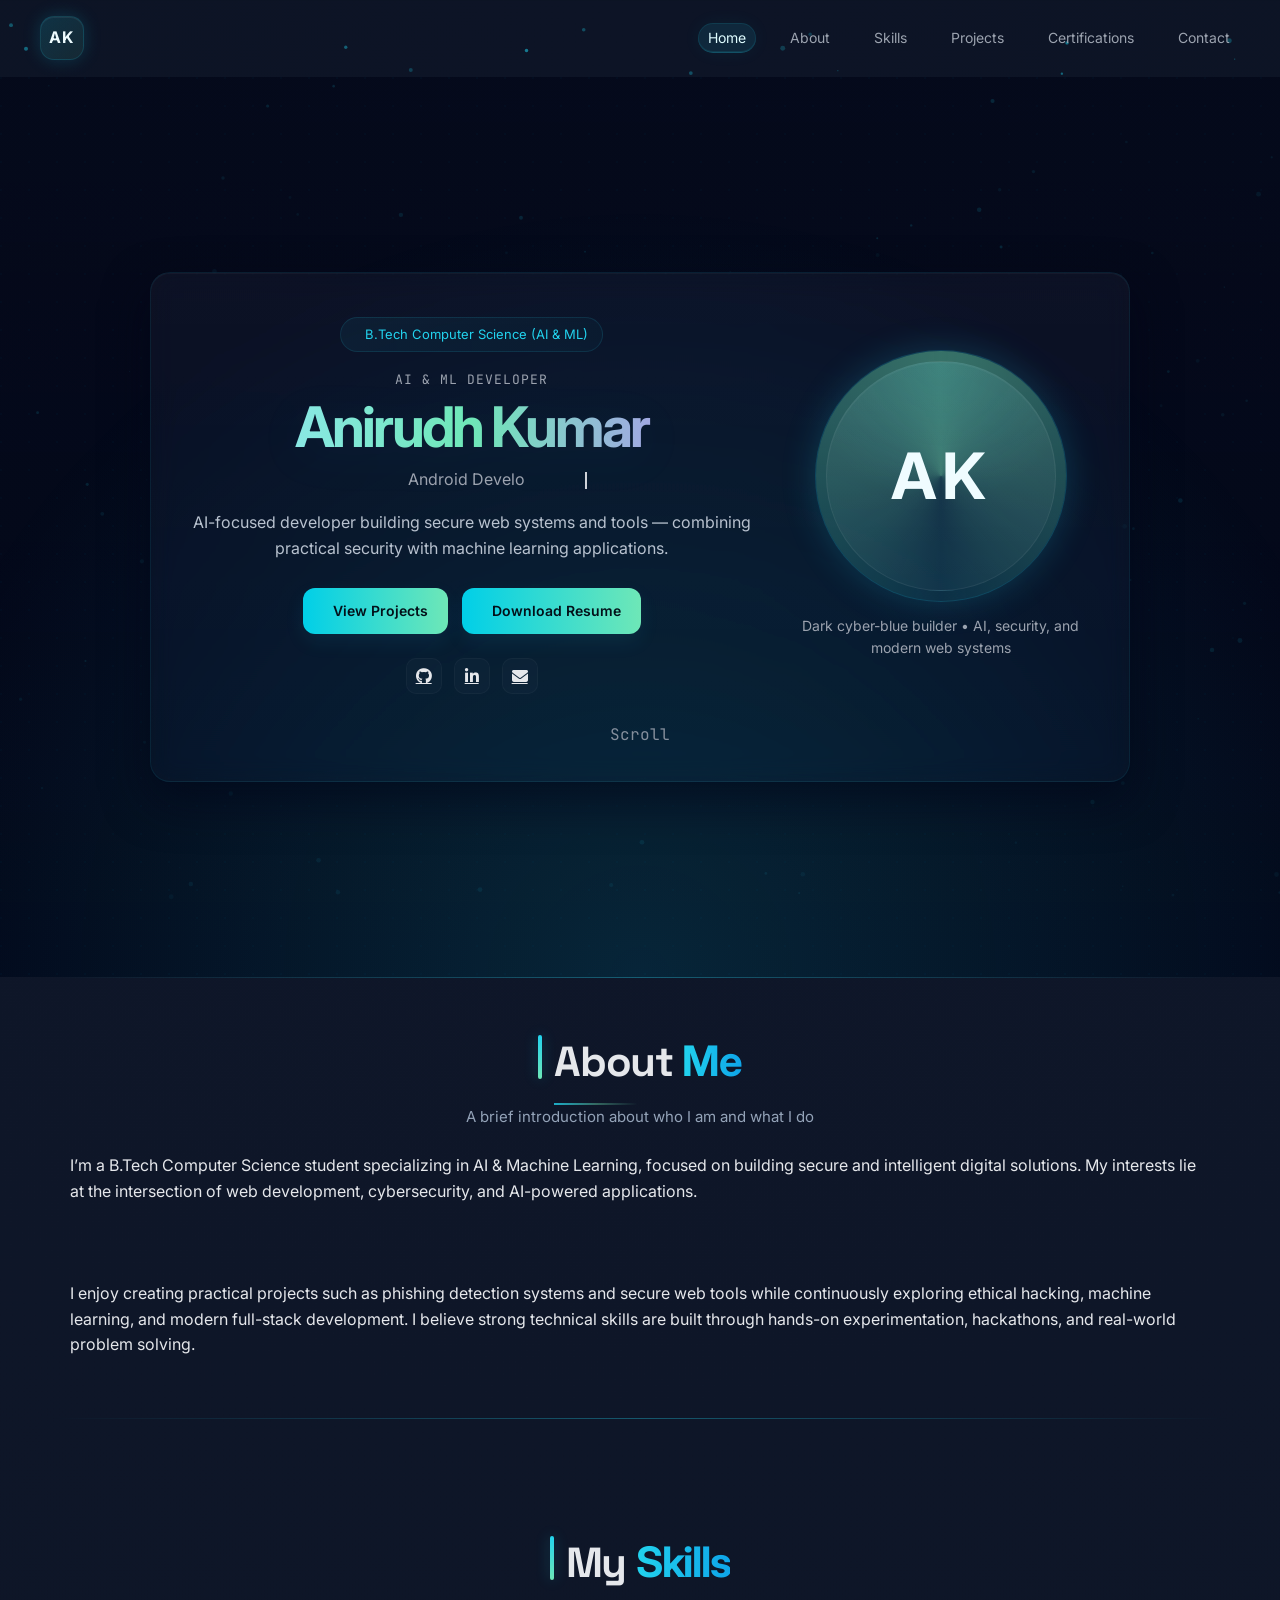
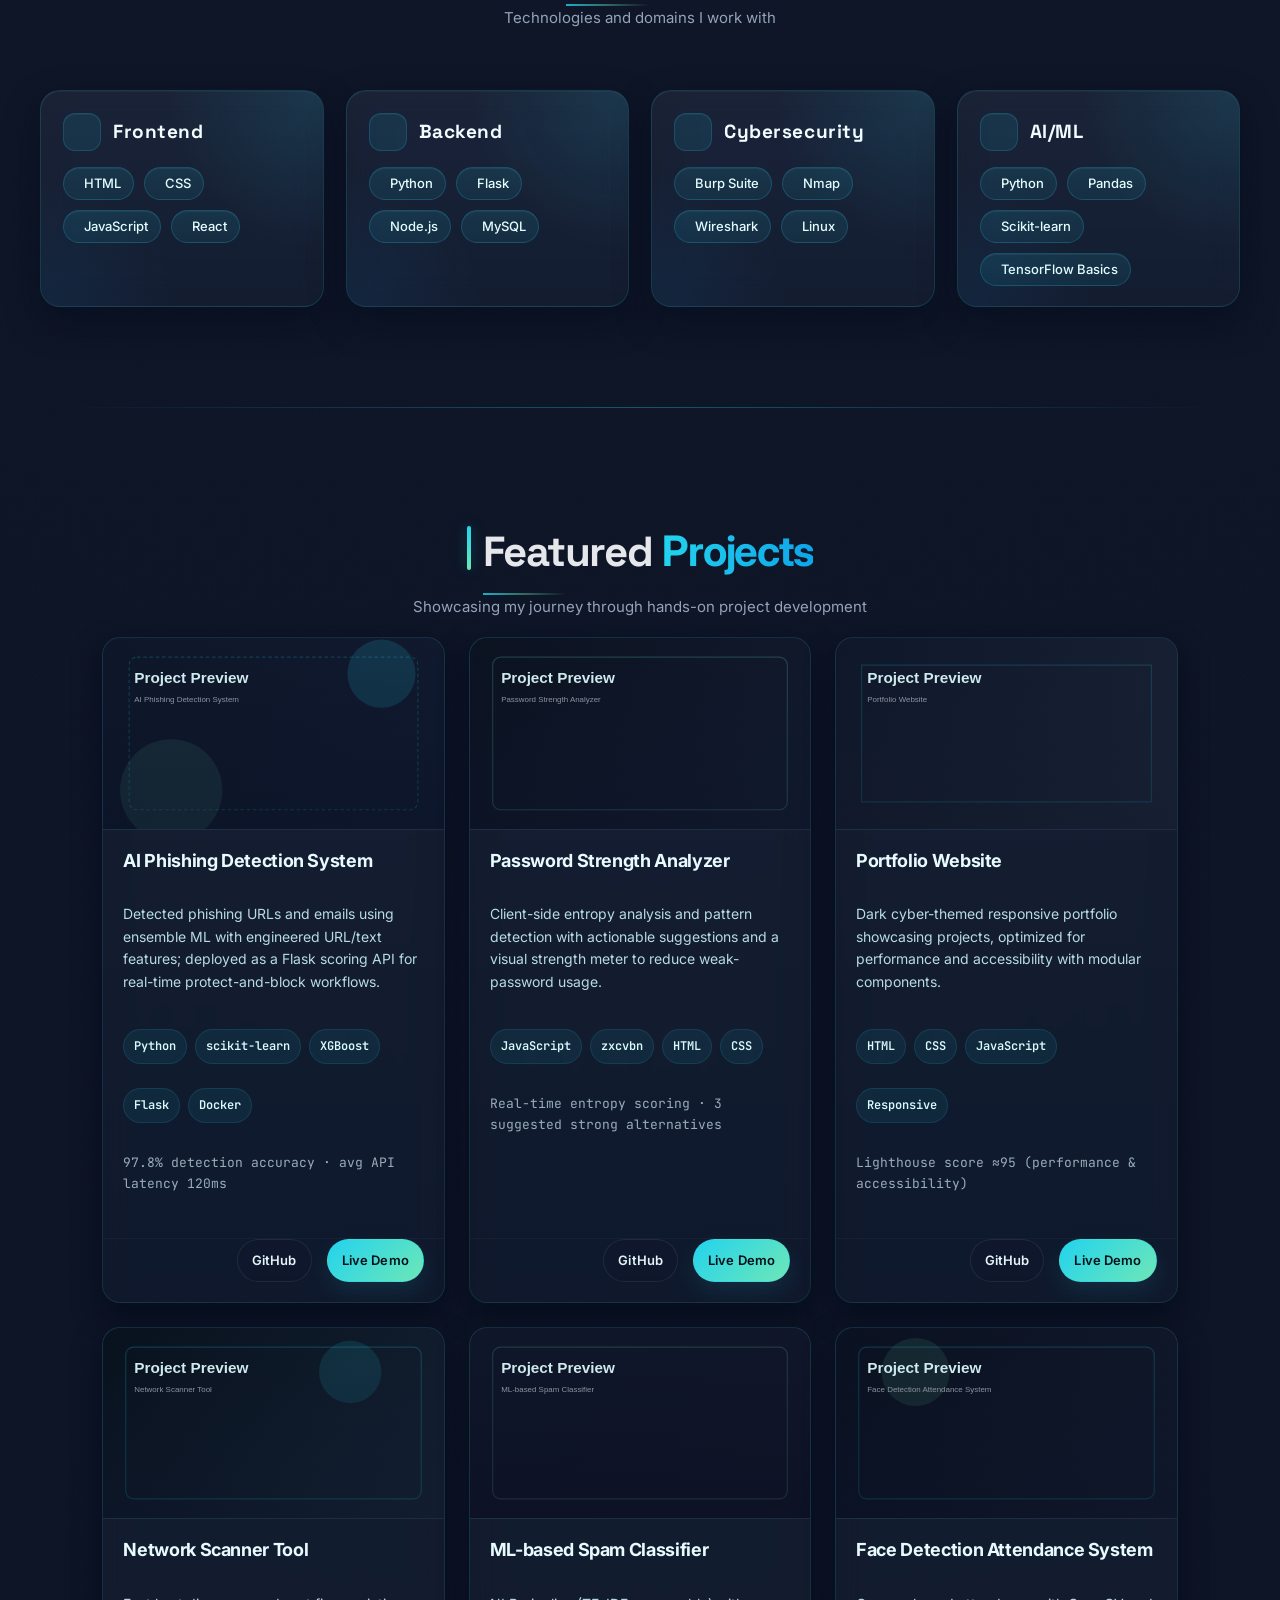
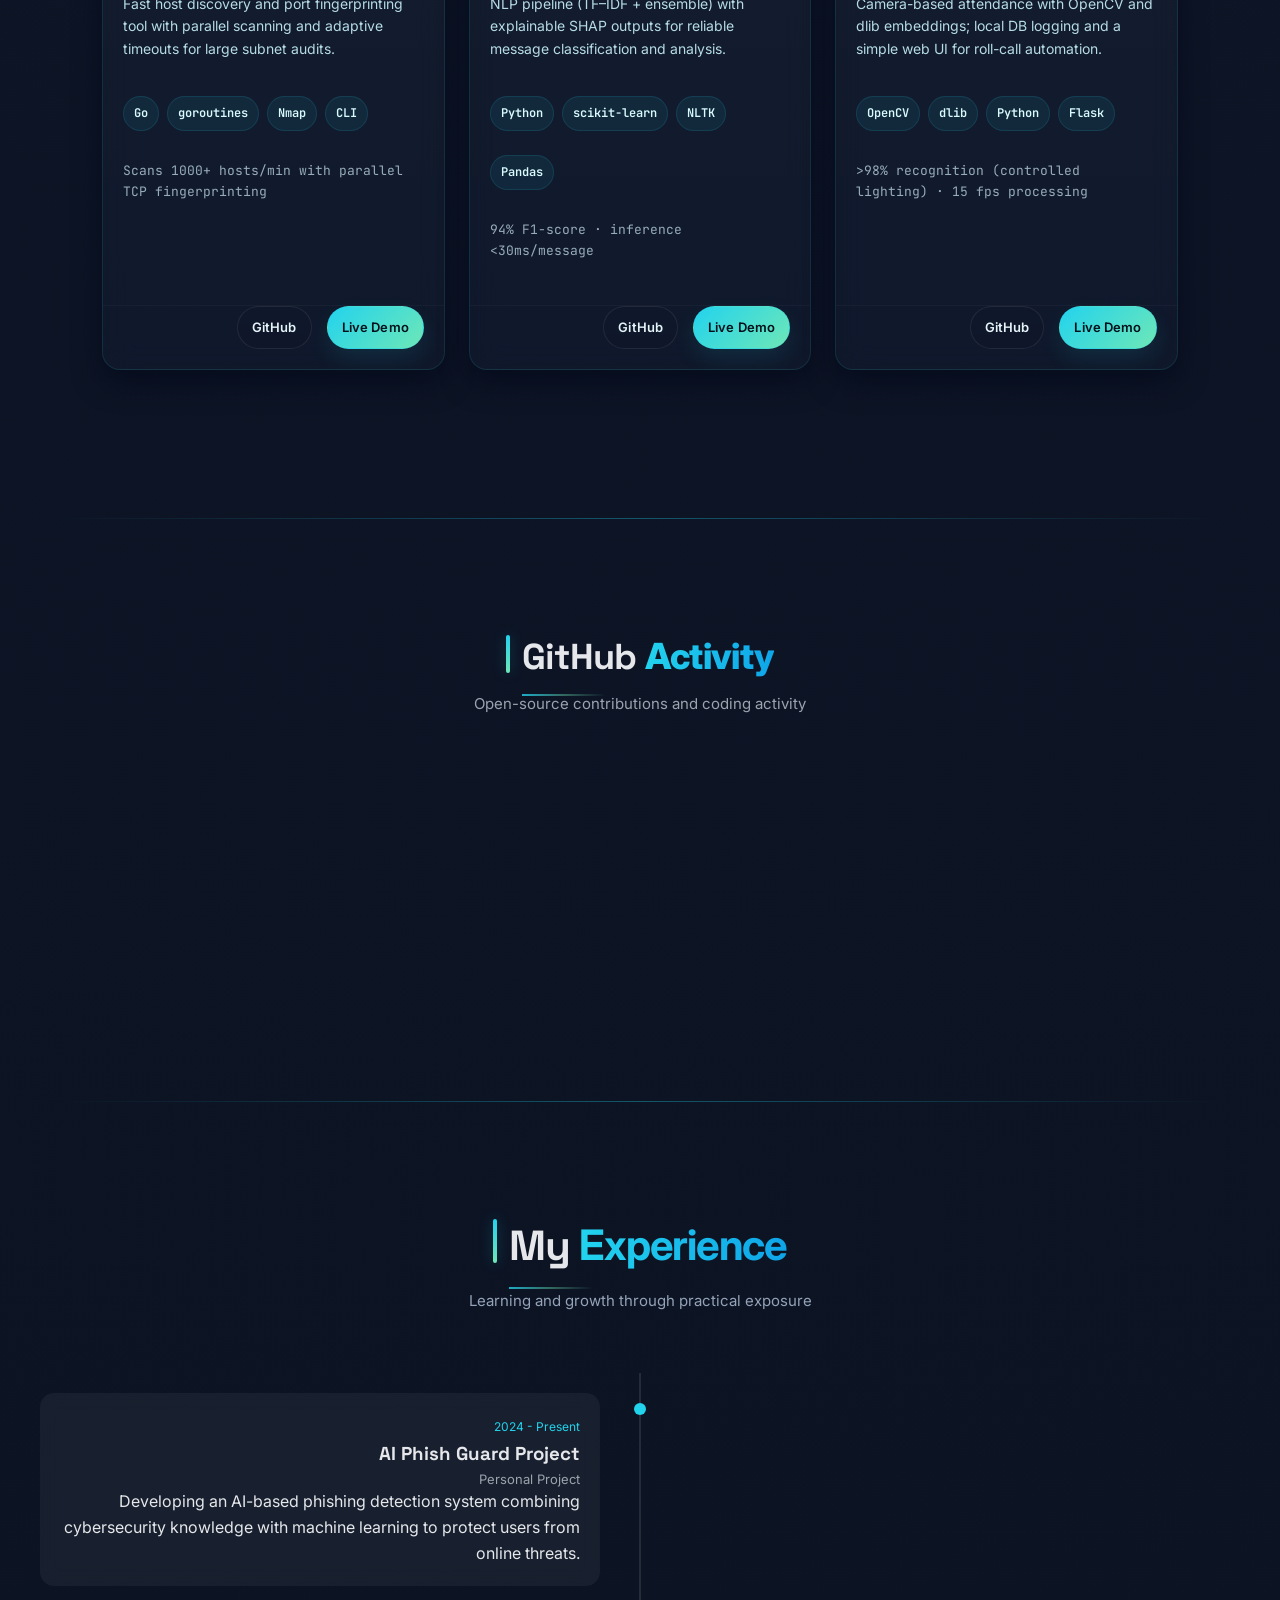
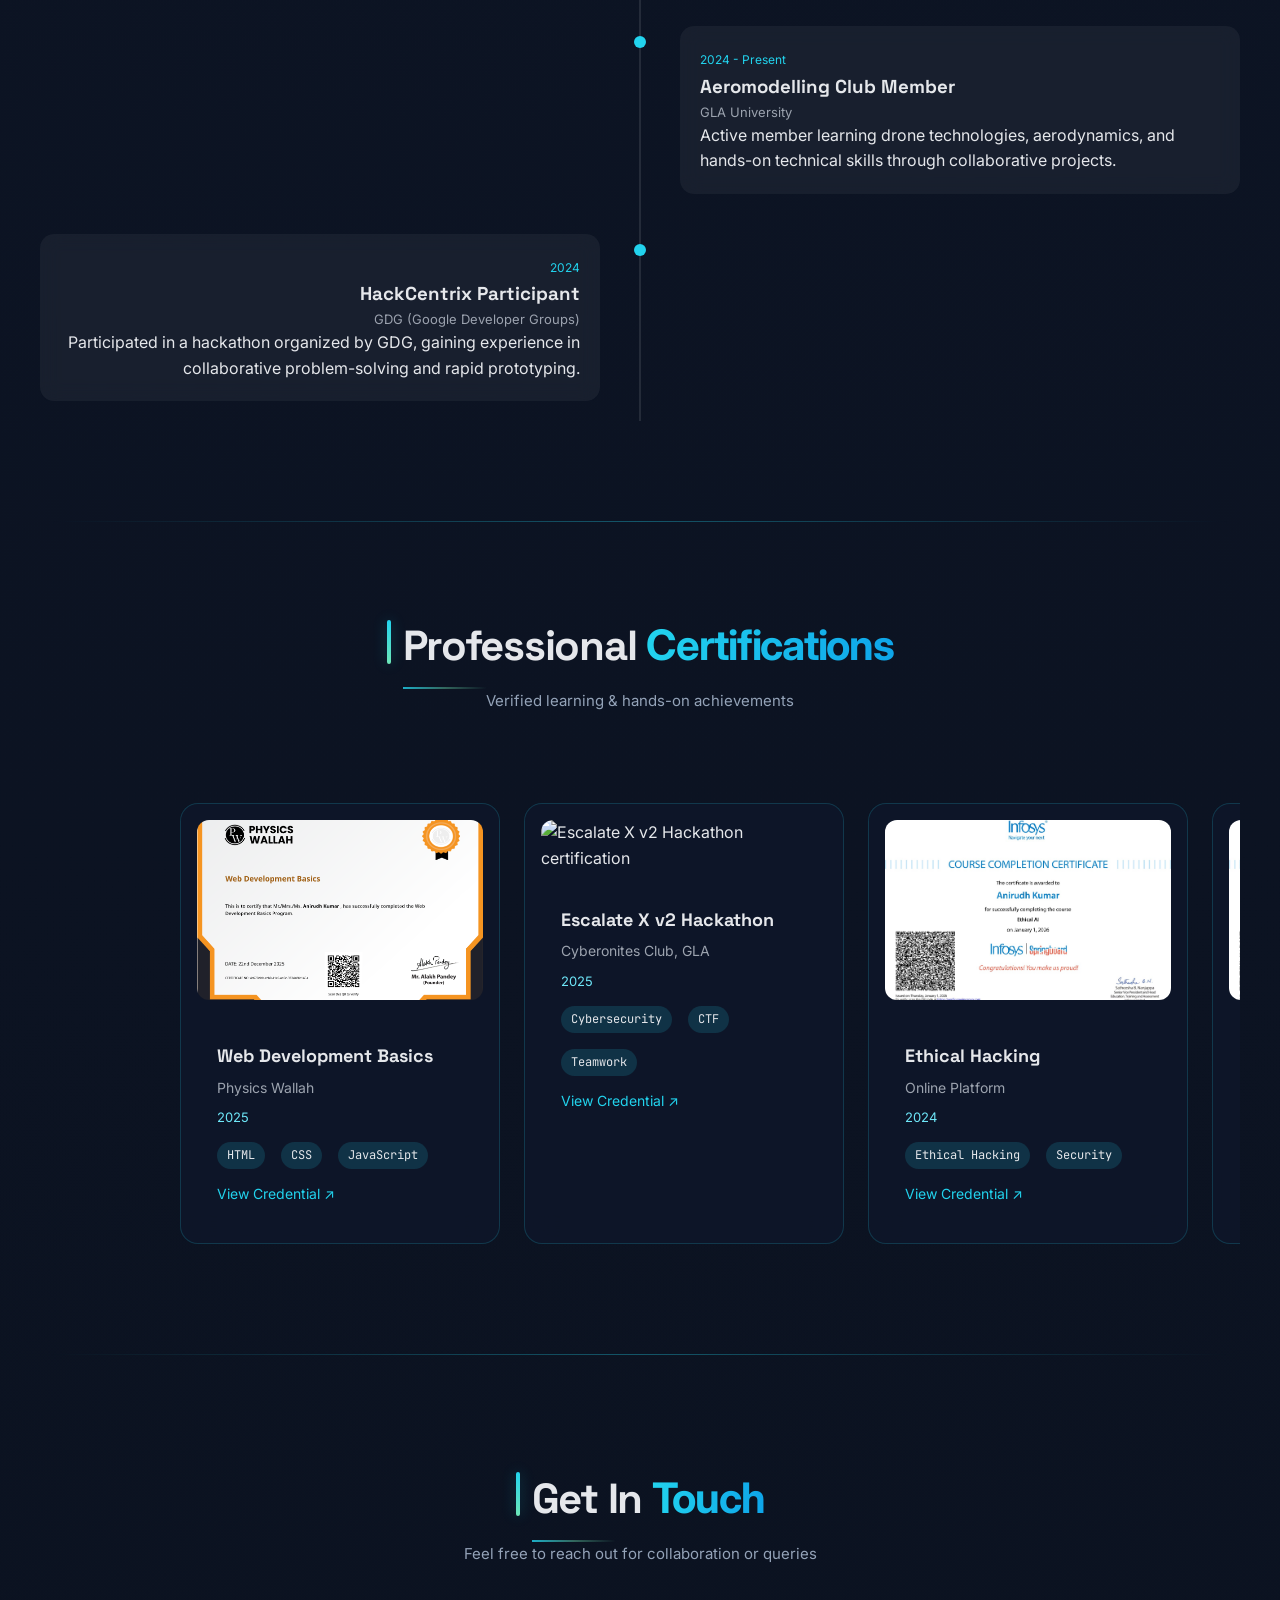
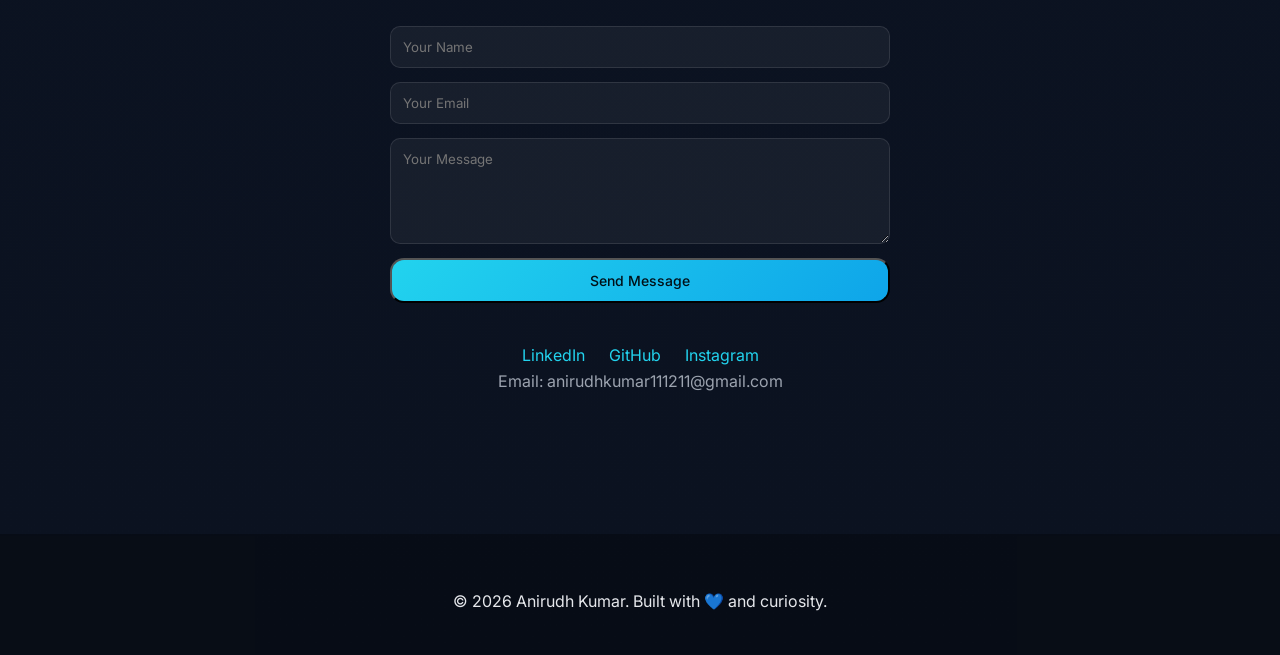
==== index.html @ b3c8382c "Update 0.6" ====
<!DOCTYPE html>
<html lang="en">
<head>
  <meta charset="UTF-8" />
  <meta name="viewport" content="width=device-width, initial-scale=1.0" />
  <title>Anirudh Kumar | AI & Cybersecurity Developer</title>
  <meta name="description" content="Anirudh Kumar — AI & ML Developer and Cybersecurity Enthusiast. B.Tech CS student building secure intelligent systems." />
  <meta name="keywords" content="Anirudh Kumar, AI developer, ML developer, cybersecurity, portfolio, Python, machine learning" />
  <meta property="og:title" content="Anirudh Kumar | AI & Cybersecurity Developer" />
  <meta property="og:description" content="Portfolio of Anirudh Kumar — AI/ML projects, cybersecurity tools, and more." />
  <meta property="og:url" content="https://anirudhkumar.vercel.app" />
  <meta property="og:type" content="website" />
  <meta name="twitter:card" content="summary_large_image" />
  <link rel="canonical" href="https://anirudhkumar.vercel.app/" />

  <!-- Favicons -->
  <link rel="icon" type="image/svg+xml" href="favicon.svg" />
  <link rel="alternate icon" href="favicon.ico" />

  <!-- Google Fonts — Space Grotesk + Inter + JetBrains Mono -->
  <link rel="preconnect" href="https://fonts.googleapis.com" />
  <link rel="preconnect" href="https://fonts.gstatic.com" crossorigin />
  <link
    href="https://fonts.googleapis.com/css2?family=Inter:wght@300;400;500;600;700;800&family=Space+Grotesk:wght@400;500;700&family=JetBrains+Mono:wght@400;500;700&display=swap"
    rel="stylesheet"
  />

  <!-- Lucide Icons (lightweight) -->
  <script src="https://unpkg.com/lucide@latest/dist/umd/lucide.min.js" defer></script>

  <!-- Font Awesome for reliable hero social icons -->
  <link
    rel="stylesheet"
    href="https://cdnjs.cloudflare.com/ajax/libs/font-awesome/6.5.2/css/all.min.css"
    crossorigin="anonymous"
    referrerpolicy="no-referrer"
  />

  <link rel="stylesheet" href="style.css" />
</head>
<body>

  <!-- BACKGROUND CANVAS -->
  <canvas id="ocean" aria-hidden="true"></canvas>

  <!-- ═══════════════ NAVBAR ═══════════════ -->
  <header class="navbar" id="navbar">
    <a href="#home" class="logo" aria-label="Home">
      <span class="logo-text">AK</span>
      <span class="logo-dot"></span>
    </a>

    <nav class="nav-links" id="navLinks" aria-label="Main navigation">
      <a href="#home" class="active">Home</a>
      <a href="#about">About</a>
      <a href="#skills">Skills</a>
      <a href="#projects">Projects</a>
      <a href="#certifications">Certifications</a>
      <a href="#contact">Contact</a>
    </nav>

    <button class="hamburger" id="hamburger" aria-label="Toggle navigation">
      <span></span>
      <span></span>
      <span></span>
    </button>
  </header>

  <!-- ═══════════════ HERO ═══════════════ -->
  <section id="home" class="hero">
    <div class="hero-dots" aria-hidden="true"></div>
    <div class="hero-gradient-overlay"></div>
    <div class="hero-overlay"></div>
    <div class="hero-content" role="region" aria-labelledby="hero-heading">
      <div class="hero-inner">
        <div class="hero-grid">
          <div class="hero-copy">
            <span class="hero-badge" aria-hidden="false">
              <i data-lucide="graduation-cap" class="badge-icon" aria-hidden="true"></i>
              B.Tech Computer Science (AI & ML)
            </span>

            <header class="hero-header">
              <p class="hero-pretitle" id="hero-pretitle">AI & ML Developer</p>
              <h1 id="hero-heading" class="hero-title">
                Anirudh Kumar
              </h1>
              <p class="hero-role">AI & Cybersecurity Developer</p>
            </header>

            <p class="hero-subtitle">
              AI-focused developer building secure web systems and tools —
              combining practical security with machine learning applications.
            </p>

            <div class="hero-cta">
              <a class="btn btn-primary" href="#projects" aria-label="View Projects">
                <i data-lucide="folder-open" aria-hidden="true"></i>
                View Projects
              </a>

              <a class="btn btn-primary" href="assets/Anirudh_Kumar_Resume.pdf" download rel="noopener" aria-label="Download Resume">
                <i data-lucide="download" aria-hidden="true"></i>
                Download Resume
              </a>
            </div>

            <div class="hero-socials" aria-label="Social links">
              <a href="https://github.com/anirudhx07" class="social-link" target="_blank" rel="noopener" aria-label="GitHub">
                <i class="fa-brands fa-github" aria-hidden="true"></i>
                <span class="sr-only">GitHub</span>
              </a>
              <a href="https://www.linkedin.com/in/anirudhx07" class="social-link" target="_blank" rel="noopener" aria-label="LinkedIn">
                <i class="fa-brands fa-linkedin-in" aria-hidden="true"></i>
                <span class="sr-only">LinkedIn</span>
              </a>
              <a href="mailto:anirudhkumar111211@gmail.com" class="social-link" aria-label="Email">
                <i class="fa-solid fa-envelope" aria-hidden="true"></i>
                <span class="sr-only">Email</span>
              </a>
            </div>
          </div>

          <div class="hero-visual" aria-hidden="true">
            <div class="hero-avatar-ring">
              <div class="hero-avatar">AK</div>
            </div>
            <p class="hero-visual-caption">Dark cyber-blue builder • AI, security, and modern web systems</p>
          </div>
        </div>

        <a class="hero-scroll-indicator" href="#about" aria-label="Scroll to About section">
          <span class="hero-scroll-indicator-text">Scroll</span>
          <i data-lucide="arrow-down" aria-hidden="true"></i>
        </a>
      </div>
    </div>
  </section>

  <!-- ═══════════════ ABOUT ═══════════════ -->
  <section id="about" class="section-container reveal">
    <div class="section-header">
      <h2>About <span class="gradient-text">Me</span></h2>
      <p class="section-subtitle">
        A brief introduction about who I am and what I do
      </p>
    </div>
    <div id="aboutContent" class="about-content"></div>
  </section>

  <!-- ═══════════════ SKILLS ═══════════════ -->
  <section id="skills" class="section-container reveal">
    <div class="section-header">
      <h2>My <span class="gradient-text">Skills</span></h2>
      <p class="section-subtitle">
        Technologies and domains I work with
      </p>
    </div>
    <div id="skillsContent" class="skills-grid"></div>
  </section>

  <!-- ═══════════════ PROJECTS ═══════════════ -->
  <section id="projects" class="section-container reveal">
    <div class="section-header">
      <h2>Featured <span class="gradient-text">Projects</span></h2>
      <p class="section-subtitle" id="projectsSubtitle">
        Showcasing my journey through hands-on project development
      </p>
    </div>
      <div id="projectsGrid" class="projects-grid">
        <!-- Project Card: AI Phishing Detection System -->
        <article class="project-card fade-up" data-category="cybersecurity" aria-label="Project: AI Phishing Detection System">
          <div class="project-thumb" aria-hidden="false">
            <img class="project-thumb-img" src="data:image/svg+xml;charset=UTF-8,%3Csvg xmlns='http://www.w3.org/2000/svg' width='1200' height='720' viewBox='0 0 1200 720'%3E%3Cdefs%3E%3ClinearGradient id='g' x1='0%25' y1='0%25' x2='100%25' y2='100%25'%3E%3Cstop offset='0%25' stop-color='%230f172a'/%3E%3Cstop offset='100%25' stop-color='%23111c32'/%3E%3C/linearGradient%3E%3C/defs%3E%3Crect width='1200' height='720' fill='url(%23g)'/%3E%3Ccircle cx='980' cy='150' r='120' fill='%2322d3ee' fill-opacity='0.15'/%3E%3Ccircle cx='240' cy='560' r='180' fill='%236ee7b7' fill-opacity='0.10'/%3E%3Crect x='92' y='92' width='1016' height='536' rx='28' fill='none' stroke='%2322d3ee' stroke-opacity='0.22' stroke-width='4' stroke-dasharray='12 10'/%3E%3Ctext x='110' y='184' fill='%23dffcff' font-family='Inter,Arial,sans-serif' font-size='54' font-weight='700'%3EProject Preview%3C/text%3E%3Ctext x='110' y='250' fill='%239ca3af' font-family='Inter,Arial,sans-serif' font-size='28'%3EAI Phishing Detection System%3C/text%3E%3C/svg%3E" alt="AI Phishing Detection System screenshot" loading="lazy">
          </div>
          <div class="project-body">
            <h3 class="project-title">AI Phishing Detection System</h3>
            <p class="project-desc">Detected phishing URLs and emails using ensemble ML with engineered URL/text features; deployed as a Flask scoring API for real-time protect-and-block workflows.</p>
            <div class="project-badges">
              <span class="badge">Python</span>
              <span class="badge">scikit-learn</span>
              <span class="badge">XGBoost</span>
              <span class="badge">Flask</span>
              <span class="badge">Docker</span>
            </div>
            <div class="project-meta">97.8% detection accuracy · avg API latency 120ms</div>
          </div>
          <div class="project-actions">
            <a class="btn btn-secondary" href="https://github.com/anirudhx07/AI-Phishing-Detection" target="_blank" rel="noopener" aria-label="Open AI Phishing Detection System GitHub (new tab)">GitHub</a>
            <a class="btn btn-primary" href="https://github.com/anirudhx07/AI-Phishing-Detection" target="_blank" rel="noopener" aria-label="Open AI Phishing Detection System Live demo (new tab)">Live Demo</a>
          </div>
        </article>

        <!-- Project Card: Password Strength Analyzer -->
        <article class="project-card fade-up" data-category="cybersecurity" aria-label="Project: Password Strength Analyzer">
          <div class="project-thumb">
            <img class="project-thumb-img" src="data:image/svg+xml;charset=UTF-8,%3Csvg xmlns='http://www.w3.org/2000/svg' width='1200' height='720' viewBox='0 0 1200 720'%3E%3Cdefs%3E%3ClinearGradient id='g' x1='0%25' y1='0%25' x2='100%25' y2='100%25'%3E%3Cstop offset='0%25' stop-color='%230b1220'/%3E%3Cstop offset='100%25' stop-color='%23161f35'/%3E%3C/linearGradient%3E%3C/defs%3E%3Crect width='1200' height='720' fill='url(%23g)'/%3E%3Crect x='80' y='92' width='1040' height='536' rx='28' fill='none' stroke='%236ee7b7' stroke-opacity='0.22' stroke-width='4'/%3E%3Ctext x='110' y='184' fill='%23dffcff' font-family='Inter,Arial,sans-serif' font-size='54' font-weight='700'%3EProject Preview%3C/text%3E%3Ctext x='110' y='250' fill='%239ca3af' font-family='Inter,Arial,sans-serif' font-size='28'%3EPassword Strength Analyzer%3C/text%3E%3C/svg%3E" alt="Password Strength Analyzer screenshot" loading="lazy">
          </div>
          <div class="project-body">
            <h3 class="project-title">Password Strength Analyzer</h3>
            <p class="project-desc">Client-side entropy analysis and pattern detection with actionable suggestions and a visual strength meter to reduce weak-password usage.</p>
            <div class="project-badges">
              <span class="badge">JavaScript</span>
              <span class="badge">zxcvbn</span>
              <span class="badge">HTML</span>
              <span class="badge">CSS</span>
            </div>
            <div class="project-meta">Real-time entropy scoring · 3 suggested strong alternatives</div>
          </div>
          <div class="project-actions">
            <a class="btn btn-secondary" href="https://github.com/anirudhx07/Password-Strength-Analyzer" target="_blank" rel="noopener" aria-label="Open Password Strength Analyzer GitHub (new tab)">GitHub</a>
            <a class="btn btn-primary" href="https://github.com/anirudhx07/Password-Strength-Analyzer" target="_blank" rel="noopener" aria-label="Open Password Strength Analyzer Live demo (new tab)">Live Demo</a>
          </div>
        </article>

        <!-- Project Card: Portfolio Website -->
        <article class="project-card fade-up" data-category="web" aria-label="Project: Portfolio Website">
          <div class="project-thumb">
            <img class="project-thumb-img" src="data:image/svg+xml;charset=UTF-8,%3Csvg xmlns='http://www.w3.org/2000/svg' width='1200' height='720' viewBox='0 0 1200 720'%3E%3Cdefs%3E%3ClinearGradient id='g' x1='0%25' y1='0%25' x2='100%25' y2='100%25'%3E%3Cstop offset='0%25' stop-color='%230f172a'/%3E%3Cstop offset='100%25' stop-color='%231e293b'/%3E%3C/linearGradient%3E%3C/defs%3E%3Crect width='1200' height='720' fill='url(%23g)'/%3E%3Cpath d='M90 120h1020v480H90z' fill='none' stroke='%2322d3ee' stroke-opacity='0.18' stroke-width='4'/%3E%3Ctext x='110' y='184' fill='%23dffcff' font-family='Inter,Arial,sans-serif' font-size='54' font-weight='700'%3EProject Preview%3C/text%3E%3Ctext x='110' y='250' fill='%239ca3af' font-family='Inter,Arial,sans-serif' font-size='28'%3EPortfolio Website%3C/text%3E%3C/svg%3E" alt="Portfolio Website screenshot" loading="lazy">
          </div>
          <div class="project-body">
            <h3 class="project-title">Portfolio Website</h3>
            <p class="project-desc">Dark cyber-themed responsive portfolio showcasing projects, optimized for performance and accessibility with modular components.</p>
            <div class="project-badges">
              <span class="badge">HTML</span>
              <span class="badge">CSS</span>
              <span class="badge">JavaScript</span>
              <span class="badge">Responsive</span>
            </div>
            <div class="project-meta">Lighthouse score ≈95 (performance & accessibility)</div>
          </div>
          <div class="project-actions">
            <a class="btn btn-secondary" href="https://github.com/anirudhx07/Personal-Portfolio" target="_blank" rel="noopener" aria-label="Open Portfolio Website GitHub (new tab)">GitHub</a>
            <a class="btn btn-primary" href="https://anirudhkumar.vercel.app/" target="_blank" rel="noopener" aria-label="Open Portfolio Website Live demo (new tab)">Live Demo</a>
          </div>
        </article>

        <!-- Project Card: Network Scanner Tool -->
        <article class="project-card fade-up" data-category="cybersecurity" aria-label="Project: Network Scanner Tool">
          <div class="project-thumb">
            <img class="project-thumb-img" src="data:image/svg+xml;charset=UTF-8,%3Csvg xmlns='http://www.w3.org/2000/svg' width='1200' height='720' viewBox='0 0 1200 720'%3E%3Cdefs%3E%3ClinearGradient id='g' x1='0%25' y1='0%25' x2='100%25' y2='100%25'%3E%3Cstop offset='0%25' stop-color='%2308111d'/%3E%3Cstop offset='100%25' stop-color='%2318273a'/%3E%3C/linearGradient%3E%3C/defs%3E%3Crect width='1200' height='720' fill='url(%23g)'/%3E%3Ccircle cx='870' cy='180' r='110' fill='%2322d3ee' fill-opacity='0.12'/%3E%3Crect x='80' y='92' width='1040' height='536' rx='28' fill='none' stroke='%2322d3ee' stroke-opacity='0.22' stroke-width='4'/%3E%3Ctext x='110' y='184' fill='%23dffcff' font-family='Inter,Arial,sans-serif' font-size='54' font-weight='700'%3EProject Preview%3C/text%3E%3Ctext x='110' y='250' fill='%239ca3af' font-family='Inter,Arial,sans-serif' font-size='28'%3ENetwork Scanner Tool%3C/text%3E%3C/svg%3E" alt="Network Scanner Tool screenshot" loading="lazy">
          </div>
          <div class="project-body">
            <h3 class="project-title">Network Scanner Tool</h3>
            <p class="project-desc">Fast host discovery and port fingerprinting tool with parallel scanning and adaptive timeouts for large subnet audits.</p>
            <div class="project-badges">
              <span class="badge">Go</span>
              <span class="badge">goroutines</span>
              <span class="badge">Nmap</span>
              <span class="badge">CLI</span>
            </div>
            <div class="project-meta">Scans 1000+ hosts/min with parallel TCP fingerprinting</div>
          </div>
          <div class="project-actions">
            <a class="btn btn-secondary" href="https://github.com/anirudhx07/Network-Scanner-Tool" target="_blank" rel="noopener" aria-label="Open Network Scanner Tool GitHub (new tab)">GitHub</a>
            <a class="btn btn-primary" href="https://github.com/anirudhx07/Network-Scanner-Tool" target="_blank" rel="noopener" aria-label="Open Network Scanner Tool Live demo (new tab)">Live Demo</a>
          </div>
        </article>

        <!-- Project Card: ML-based Spam Classifier -->
        <article class="project-card fade-up" data-category="ai-ml" aria-label="Project: ML-based Spam Classifier">
          <div class="project-thumb">
            <img class="project-thumb-img" src="data:image/svg+xml;charset=UTF-8,%3Csvg xmlns='http://www.w3.org/2000/svg' width='1200' height='720' viewBox='0 0 1200 720'%3E%3Cdefs%3E%3ClinearGradient id='g' x1='0%25' y1='0%25' x2='100%25' y2='100%25'%3E%3Cstop offset='0%25' stop-color='%230f172a'/%3E%3Cstop offset='100%25' stop-color='%2312162a'/%3E%3C/linearGradient%3E%3C/defs%3E%3Crect width='1200' height='720' fill='url(%23g)'/%3E%3Crect x='80' y='92' width='1040' height='536' rx='28' fill='none' stroke='%236ee7b7' stroke-opacity='0.18' stroke-width='4'/%3E%3Ctext x='110' y='184' fill='%23dffcff' font-family='Inter,Arial,sans-serif' font-size='54' font-weight='700'%3EProject Preview%3C/text%3E%3Ctext x='110' y='250' fill='%239ca3af' font-family='Inter,Arial,sans-serif' font-size='28'%3EML-based Spam Classifier%3C/text%3E%3C/svg%3E" alt="ML-based Spam Classifier screenshot" loading="lazy">
          </div>
          <div class="project-body">
            <h3 class="project-title">ML-based Spam Classifier</h3>
            <p class="project-desc">NLP pipeline (TF–IDF + ensemble) with explainable SHAP outputs for reliable message classification and analysis.</p>
            <div class="project-badges">
              <span class="badge">Python</span>
              <span class="badge">scikit-learn</span>
              <span class="badge">NLTK</span>
              <span class="badge">Pandas</span>
            </div>
            <div class="project-meta">94% F1-score · inference <30ms/message</div>
          </div>
          <div class="project-actions">
            <a class="btn btn-secondary" href="https://github.com/anirudhx07/ML-Spam-Classifier" target="_blank" rel="noopener" aria-label="Open ML-based Spam Classifier GitHub (new tab)">GitHub</a>
            <a class="btn btn-primary" href="https://github.com/anirudhx07/ML-Spam-Classifier" target="_blank" rel="noopener" aria-label="Open ML-based Spam Classifier Live demo (new tab)">Live Demo</a>
          </div>
        </article>

        <!-- Project Card: Face Detection Attendance System -->
        <article class="project-card fade-up" data-category="ai-ml" aria-label="Project: Face Detection Attendance System">
          <div class="project-thumb">
            <img class="project-thumb-img" src="data:image/svg+xml;charset=UTF-8,%3Csvg xmlns='http://www.w3.org/2000/svg' width='1200' height='720' viewBox='0 0 1200 720'%3E%3Cdefs%3E%3ClinearGradient id='g' x1='0%25' y1='0%25' x2='100%25' y2='100%25'%3E%3Cstop offset='0%25' stop-color='%230a1120'/%3E%3Cstop offset='100%25' stop-color='%23141d31'/%3E%3C/linearGradient%3E%3C/defs%3E%3Crect width='1200' height='720' fill='url(%23g)'/%3E%3Ccircle cx='280' cy='180' r='120' fill='%236ee7b7' fill-opacity='0.10'/%3E%3Crect x='80' y='92' width='1040' height='536' rx='28' fill='none' stroke='%2322d3ee' stroke-opacity='0.20' stroke-width='4'/%3E%3Ctext x='110' y='184' fill='%23dffcff' font-family='Inter,Arial,sans-serif' font-size='54' font-weight='700'%3EProject Preview%3C/text%3E%3Ctext x='110' y='250' fill='%239ca3af' font-family='Inter,Arial,sans-serif' font-size='28'%3EFace Detection Attendance System%3C/text%3E%3C/svg%3E" alt="Face Detection Attendance System screenshot" loading="lazy">
          </div>
          <div class="project-body">
            <h3 class="project-title">Face Detection Attendance System</h3>
            <p class="project-desc">Camera-based attendance with OpenCV and dlib embeddings; local DB logging and a simple web UI for roll-call automation.</p>
            <div class="project-badges">
              <span class="badge">OpenCV</span>
              <span class="badge">dlib</span>
              <span class="badge">Python</span>
              <span class="badge">Flask</span>
            </div>
            <div class="project-meta">>98% recognition (controlled lighting) · 15 fps processing</div>
          </div>
          <div class="project-actions">
            <a class="btn btn-secondary" href="https://github.com/anirudhx07/Face-Detection-Attendance-System" target="_blank" rel="noopener" aria-label="Open Face Detection Attendance System GitHub (new tab)">GitHub</a>
            <a class="btn btn-primary" href="https://github.com/anirudhx07/Face-Detection-Attendance-System" target="_blank" rel="noopener" aria-label="Open Face Detection Attendance System Live demo (new tab)">Live Demo</a>
          </div>
        </article>
      </div>
  </section>

  <!-- ═══════════════ EXPERIENCE ═══════════════ -->
  
  <!-- ═══════════════ GITHUB ACTIVITY ═══════════════ -->
  <section id="github-activity" class="section-container reveal">
    <div class="section-header">
      <h2>GitHub <span class="gradient-text">Activity</span></h2>
      <p class="section-subtitle">Open-source contributions and coding activity</p>
    </div>

    <div class="github-wrapper">
      <div class="github-grid">
        <div class="contrib-graph fade-up" id="contribGraph" aria-label="GitHub contribution graph" role="region" tabindex="0">
          <a id="contribLink" href="#" target="_blank" rel="noopener">
            <img id="contribImg" src="data:image/svg+xml;utf8,%3Csvg xmlns='http://www.w3.org/2000/svg' width='880' height='240' viewBox='0 0 880 240'%3E%3Crect width='100%25' height='100%25' fill='%23071026'/%3E%3C/svg%3E" alt="GitHub contribution graph" loading="lazy" decoding="async">
          </a>
        </div>

        <div class="gh-cards">
          <div class="gh-card gh-stats fade-up" id="ghStats" aria-label="GitHub stats card">
            <a id="statsLink" href="#" target="_blank" rel="noopener">
              <img id="statsImg" src="data:image/svg+xml;utf8,%3Csvg xmlns='http://www.w3.org/2000/svg' width='600' height='140' viewBox='0 0 600 140'%3E%3Crect width='100%25' height='100%25' fill='%23071026'/%3E%3C/svg%3E" alt="GitHub stats" loading="lazy" decoding="async">
            </a>
          </div>

          <div class="gh-card gh-langs fade-up" id="ghLangs" aria-label="Top languages card">
            <a id="langsLink" href="#" target="_blank" rel="noopener">
              <img id="langsImg" src="data:image/svg+xml;utf8,%3Csvg xmlns='http://www.w3.org/2000/svg' width='600' height='100' viewBox='0 0 600 100'%3E%3Crect width='100%25' height='100%25' fill='%23071026'/%3E%3C/svg%3E" alt="Top languages" loading="lazy" decoding="async">
            </a>
          </div>
        </div>
      </div>
    </div>
  </section>

  <section id="experience" class="section-container reveal">
    <div class="section-header">
      <h2>My <span class="gradient-text">Experience</span></h2>
      <p class="section-subtitle">
        Learning and growth through practical exposure
      </p>
    </div>
    <div id="experienceContent"></div>
  </section>

  <!-- ═══════════════ CERTIFICATIONS ═══════════════ -->
  <section id="certifications" class="section-container reveal">
    <div class="section-header">
      <h2>Professional <span class="gradient-text">Certifications</span></h2>
      <p class="section-subtitle">
        Verified learning & hands-on achievements
      </p>
    </div>

    <div class="cert-wrapper">
      <button class="cert-arrow left" aria-label="Scroll left">
        <i data-lucide="chevron-left"></i>
      </button>

      <div class="cert-scroll">
        <div class="cert-grid">
          <!-- Cert cards rendered by JS -->
        </div>
      </div>

      <button class="cert-arrow right" aria-label="Scroll right">
        <i data-lucide="chevron-right"></i>
      </button>
    </div>
  </section>

  <!-- ═══════════════ CONTACT ═══════════════ -->
  <section id="contact" class="section-container reveal">
    <div class="section-header">
      <h2>Get In <span class="gradient-text">Touch</span></h2>
      <p class="section-subtitle">
        Feel free to reach out for collaboration or queries
      </p>
    </div>
    <div id="contactContent"></div>
  </section>

  <!-- ═══════════════ FOOTER ═══════════════ -->
  <footer class="footer">
    <div class="footer-divider"></div>
    <div class="footer-content">
      <div class="footer-socials" id="footerSocialIcons"></div>
      <p class="footer-copy">© 2026 Anirudh Kumar. Built with <span class="heart">💙</span> and curiosity.</p>
    </div>
  </footer>

  <!-- Back to Top Button -->
  <button id="backToTop" class="back-to-top" aria-label="Back to top">
    <i data-lucide="arrow-up" aria-hidden="true"></i>
  </button>

  <!-- SCRIPT -->
  <script src="script.js" defer></script>

</body>
</html>
---- style.css ----
:root {
  --color-bg: #0b1220;
  --color-surface: rgba(255, 255, 255, 0.05);
  --color-accent-cyan: #22d3ee;
  --color-accent-green: #6ee7b7;
  --color-text: #e5e7eb;
  --color-muted: #9ca3af;
  --bg-dark: var(--color-bg);
  --bg-card: var(--color-surface);
  --accent: var(--color-accent-cyan);
  --text-main: var(--color-text);
  --text-muted: var(--color-muted);
  --section-pad: 100px;
}

* {
  margin: 0;
  padding: 0;
  box-sizing: border-box;
  font-family: 'Inter', sans-serif;
}

html {
  scroll-behavior: smooth;
}

body {
  background: radial-gradient(circle at top, #0f172a, var(--color-bg));
  color: var(--color-text);
  line-height: 1.6;
}

h1, h2, h3, h4, .hero-title, .section-header h2, .project-title, .cert-title, .contact-card-heading h3 {
  font-family: 'Space Grotesk', 'Inter', sans-serif;
}

code, .badge, .tag, .skill-badge, .project-meta, .contact-eyebrow, .hero-pretitle, .hero-scroll-indicator-text {
  font-family: 'JetBrains Mono', 'Inter', monospace;
}

/* NAVBAR */
.navbar {
  position: fixed;
  top: 0;
  width: 100%;
  padding: 16px 40px;
  display: flex;
  justify-content: space-between;
  align-items: center;
  background: rgba(8, 14, 26, 0.18);
  backdrop-filter: blur(0px);
  border-bottom: 1px solid transparent;
  transition: transform 220ms ease, background 220ms ease, backdrop-filter 220ms ease, box-shadow 220ms ease;
  z-index: 120;
}

.navbar.is-glass {
  background: rgba(8, 14, 26, 0.72);
  backdrop-filter: blur(12px);
  border-bottom-color: rgba(34,211,238,0.08);
  box-shadow: 0 12px 28px rgba(2, 6, 23, 0.24);
}

.navbar.is-hidden {
  transform: translateY(-110%);
}

/* OCEAN PARTICLES */
#ocean {
  position: fixed;
  top: 0;
  left: 0;
  width: 100%;
  height: 100%;
  z-index: -1;
  pointer-events: none;
}

section {
  scroll-margin-top: 100px;
  position: relative;
}

.section-container {
  padding: var(--section-pad) 0;
}

.section-container::before {
  content: "";
  position: absolute;
  top: 0;
  left: 50%;
  transform: translateX(-50%);
  width: min(1180px, calc(100% - 40px));
  height: 1px;
  background: linear-gradient(90deg, transparent, #22d3ee, transparent);
  opacity: 0.38;
}

#contact {
  padding-bottom: 140px;
}

.navbar nav a {
  margin-left: 20px;
  color: var(--text-muted);
  text-decoration: none;
  font-size: 14px;
  padding: 6px 10px;
  border-radius: 999px;
  transition: color 180ms ease, opacity 180ms ease, transform 180ms ease, background 180ms ease;
}

.navbar nav a:hover {
  color: var(--accent);
}

.logo {
  font-weight: 700;
  color: var(--accent);
}

.logo-text {
  display: inline-grid;
  place-items: center;
  width: 44px;
  height: 44px;
  border-radius: 14px;
  background: linear-gradient(135deg, rgba(34,211,238,0.16), rgba(110,231,183,0.10));
  border: 1px solid rgba(34,211,238,0.14);
  color: #eefcff;
  letter-spacing: 0.08em;
  box-shadow: 0 0 18px rgba(34,211,238,0.18), inset 0 1px 0 rgba(255,255,255,0.06);
  animation: logoGlow 3.4s ease-in-out infinite;
}

.logo-dot {
  width: 9px;
  height: 9px;
  margin-left: 10px;
  border-radius: 50%;
  background: linear-gradient(135deg, var(--color-accent-cyan), var(--color-accent-green));
  box-shadow: 0 0 16px rgba(34,211,238,0.6);
}

@keyframes logoGlow {
  0%, 100% { box-shadow: 0 0 16px rgba(34,211,238,0.16), inset 0 1px 0 rgba(255,255,255,0.06); }
  50% { box-shadow: 0 0 24px rgba(110,231,183,0.22), inset 0 1px 0 rgba(255,255,255,0.08); }
}

/* =========================
   HERO – IMAGE BACKGROUND
========================= */

.hero {
  position: relative;
  min-height: 100vh;
  display: flex;
  align-items: center;
  justify-content: center;
  text-align: center;
  overflow: hidden;

  /* 🔥 Background image */
  background:
    linear-gradient(rgba(2, 6, 23, 0.76), rgba(2, 6, 23, 0.88)),
    url("assets/images/hero-bg.jpg");

  background-size: cover;
  background-position: center;
  background-repeat: no-repeat;
}

/* optional texture overlay */
.hero-overlay {
  position: absolute;
  inset: 0;
  background: radial-gradient(
    circle at bottom,
    rgba(34, 211, 238, 0.15),
    transparent 70%
  );
  pointer-events: none;
}

.hero-dots {
  position: absolute;
  inset: 0;
  background-image:
    radial-gradient(circle at 1px 1px, rgba(34,211,238,0.12) 1px, transparent 0);
  background-size: 28px 28px;
  opacity: 0.22;
  animation: dotsDrift 22s linear infinite;
  pointer-events: none;
}

@keyframes dotsDrift {
  0% { transform: translate3d(0, 0, 0); }
  50% { transform: translate3d(10px, -14px, 0); }
  100% { transform: translate3d(0, 0, 0); }
}

.hero-content {
  position: relative;
  z-index: 2;
  width: 100%;
  max-width: 1180px;
  padding: 0 20px;
}

.hero-title {
  font-size: clamp(3.5rem, 7vw, 5.2rem);
  font-weight: 700;
  margin-bottom: 16px;
  line-height: 0.95;
  letter-spacing: -0.05em;
}

.hero-subtitle {
  color: #94a3b8;
  font-size: 18px;
  max-width: 700px;
  margin: 0 auto 36px;
}

.hero-role {
  min-height: 1.6em;
}

.hero-badge {
  display: inline-block;
  margin-bottom: 20px;
  padding: 8px 18px;
  border-radius: 999px;
  font-size: 13px;
  color: #22d3ee;
  background: rgba(34, 211, 238, 0.15);
  border: 1px solid rgba(34, 211, 238, 0.35);
}

.badge {
  display: inline-block;
  padding: 6px 14px;
  border-radius: 999px;
  background: rgba(34, 211, 238, 0.1);
  color: var(--accent);
  font-size: 13px;
  margin-bottom: 16px;
}

.hero h1 {
  font-size: 56px;
  font-weight: 700;
}

.subtitle {
  margin: 20px 0 30px;
  color: var(--text-muted);
}

.hero-buttons {
  display: flex;
  gap: 16px;
  justify-content: center;
}

/* =========================
   HERO — Enhanced Styling
   Scoped to hero classes introduced in HTML
========================= */

.hero-content {
  display: flex;
  align-items: center;
  justify-content: center;
  padding: 80px 24px;
}

.hero-inner {
  width: 100%;
  max-width: 980px;
  background: linear-gradient(180deg, rgba(255,255,255,0.04), rgba(255,255,255,0.02));
  border: 1px solid rgba(34,211,238,0.08);
  padding: 44px 34px 26px;
  border-radius: 20px;
  backdrop-filter: blur(12px) saturate(120%);
  box-shadow: 0 18px 46px rgba(2,6,23,0.58), inset 0 1px 0 rgba(255,255,255,0.03);
  text-align: center;
}

/* entrance animation (respects reduced-motion via JS) */
.hero-inner {
  opacity: 0;
  transform: translateY(10px);
  transition: opacity 560ms cubic-bezier(.2,.9,.3,1), transform 560ms cubic-bezier(.2,.9,.3,1);
}

.hero-inner.is-visible {
  opacity: 1;
  transform: translateY(0);
}

/* role typing / rotator styles */
.hero-role { position: relative; display: block; }
.role-text { display: inline-block; min-width: 220px; }
.role-cursor {
  display: inline-block;
  width: 2px;
  height: 1.05em;
  background: var(--text-main);
  margin-left: 8px;
  opacity: .9;
  vertical-align: middle;
  animation: blink 1s steps(2,end) infinite;
}

@keyframes blink {
  50% { opacity: 0; }
}

.hero-badge {
  display: inline-flex;
  align-items: center;
  gap: 10px;
  padding: 6px 14px;
  font-size: 13px;
  border-radius: 999px;
  color: var(--accent);
  background: linear-gradient(90deg, rgba(34,211,238,0.06), rgba(34,211,238,0.03));
  border: 1px solid rgba(34,211,238,0.12);
  margin-bottom: 18px;
}

.hero-header .hero-pretitle {
  font-size: 13px;
  color: var(--text-muted);
  letter-spacing: 0.08em;
  text-transform: uppercase;
  margin-bottom: 8px;
}

.hero-grid {
  display: grid;
  grid-template-columns: minmax(0, 1.3fr) minmax(240px, 0.7fr);
  gap: 28px;
  align-items: center;
}

.hero-copy {
  min-width: 0;
}

.hero-visual {
  display: flex;
  flex-direction: column;
  align-items: center;
  justify-content: center;
  gap: 14px;
}

.hero-avatar-ring {
  width: 250px;
  aspect-ratio: 1;
  border-radius: 50%;
  padding: 10px;
  background: conic-gradient(from 180deg, rgba(34,211,238,0.12), rgba(110,231,183,0.45), rgba(34,211,238,0.12));
  box-shadow: 0 0 0 1px rgba(34,211,238,0.18), 0 0 36px rgba(34,211,238,0.20);
  animation: haloPulse 4.5s ease-in-out infinite;
}

.hero-avatar {
  width: 100%;
  height: 100%;
  border-radius: 50%;
  display: grid;
  place-items: center;
  background:
    radial-gradient(circle at top, rgba(34,211,238,0.10), transparent 55%),
    linear-gradient(180deg, rgba(255,255,255,0.06), rgba(255,255,255,0.03));
  border: 1px solid rgba(255,255,255,0.06);
  color: #effcff;
  font-size: 4rem;
  font-weight: 700;
  letter-spacing: 0.08em;
  box-shadow: inset 0 1px 0 rgba(255,255,255,0.04);
}

.hero-visual-caption {
  max-width: 280px;
  color: var(--text-muted);
  font-size: 14px;
  line-height: 1.6;
}

@keyframes haloPulse {
  0%, 100% { transform: translateY(0); box-shadow: 0 0 0 1px rgba(34,211,238,0.18), 0 0 36px rgba(34,211,238,0.18); }
  50% { transform: translateY(-2px); box-shadow: 0 0 0 1px rgba(110,231,183,0.20), 0 0 46px rgba(34,211,238,0.28); }
}

.hero-scroll-indicator {
  margin: 28px auto 0;
  display: inline-flex;
  flex-direction: column;
  align-items: center;
  gap: 8px;
  text-decoration: none;
  color: var(--text-muted);
  opacity: 0.85;
  animation: bounceScroll 2.2s ease-in-out infinite;
}

.hero-scroll-indicator i {
  font-size: 18px;
  color: var(--color-accent-cyan);
}

@keyframes bounceScroll {
  0%, 100% { transform: translateY(0); }
  50% { transform: translateY(7px); }
}

.hero-cta .btn {
  position: relative;
  overflow: hidden;
}

.hero-cta .btn::before {
  content: "";
  position: absolute;
  inset: 0;
  background: linear-gradient(120deg, transparent 0%, rgba(255,255,255,0.22) 45%, transparent 70%);
  transform: translateX(-120%);
  transition: transform 420ms ease;
}

.hero-cta .btn:hover::before {
  transform: translateX(120%);
}

.hero-cta .btn:hover {
  transform: translateY(-4px);
  box-shadow: 0 18px 40px rgba(34,211,238,0.16);
}

.hero-cta .btn:focus-visible,
.hero-scroll-indicator:focus-visible,
.logo:focus-visible,
.navbar nav a:focus-visible {
  outline: none;
  box-shadow: 0 0 0 3px rgba(34,211,238,0.18);
  border-radius: 12px;
}

/* Section titles and underlines */
.section-header {
  position: relative;
  margin-bottom: 28px;
}

.section-header h2 {
  position: relative;
  display: inline-block;
  font-size: 2rem;
  letter-spacing: -0.03em;
  padding-left: 16px;
}

.section-header h2::before {
  content: "";
  position: absolute;
  left: 0;
  top: 0.2em;
  width: 4px;
  height: 1.05em;
  border-radius: 999px;
  background: linear-gradient(180deg, var(--color-accent-cyan), var(--color-accent-green));
  box-shadow: 0 0 14px rgba(34,211,238,0.28);
}

.section-header h2::after {
  content: "";
  position: absolute;
  left: 16px;
  bottom: -10px;
  width: 84px;
  height: 2px;
  background: linear-gradient(90deg, rgba(34,211,238,0.8), rgba(110,231,183,0.4), transparent);
}

.section-subtitle {
  margin-top: 14px;
}

/* Global section spacing and separators */
.section-container {
  padding: var(--section-pad) 0;
}

.section-container + .section-container::before {
  content: "";
  position: absolute;
  top: 0;
  left: 50%;
  transform: translateX(-50%);
  width: min(1180px, calc(100% - 40px));
  height: 1px;
  background: linear-gradient(90deg, transparent, #22d3ee, transparent);
  opacity: 0.35;
}

@media (max-width: 980px) {
  .hero-grid {
    grid-template-columns: 1fr;
  }

  .hero-visual {
    order: -1;
  }
}

@media (max-width: 720px) {
  .hero-content {
    padding: 0 16px;
  }

  .hero-inner {
    padding: 30px 18px 22px;
    border-radius: 18px;
  }

  .hero-avatar-ring {
    width: 190px;
  }

  .hero-avatar {
    font-size: 3rem;
  }

  .hero-title {
    font-size: clamp(2.6rem, 11vw, 3.5rem);
  }

  .hero-subtitle {
    font-size: 16px;
  }

  .hero-cta {
    flex-direction: column;
  }

  .hero-cta .btn {
    width: 100%;
    justify-content: center;
  }
}

.hero-title {
  font-family: 'Outfit', 'Inter', system-ui, sans-serif;
  font-weight: 800;
  line-height: 1;
  margin: 0 0 12px;
  font-size: clamp(40px, 7vw, 88px);
  color: var(--text-main);
  /* subtle neon gradient + glow */
  background: linear-gradient(90deg, #9be8ff, #6ee7b7, #c084fc);
  -webkit-background-clip: text;
  background-clip: text;
  color: transparent;
  filter: drop-shadow(0 8px 24px rgba(34,211,238,0.06));
}

.hero-role {
  color: var(--text-muted);
  font-size: 16px;
  margin-bottom: 18px;
}

.hero-subtitle {
  font-size: 16px;
  color: #b8c2cf;
  max-width: 820px;
  margin: 0 auto 26px;
}

.hero-cta {
  display: flex;
  gap: 14px;
  justify-content: center;
  margin-bottom: 18px;
}

.btn.btn-primary,
.btn.btn-secondary {
  display: inline-flex;
  align-items: center;
  gap: 10px;
  padding: 12px 20px;
  border-radius: 12px;
  font-weight: 600;
  text-decoration: none;
  transition: transform 180ms ease, box-shadow 180ms ease, opacity 180ms ease;
}

.btn.btn-primary {
  background: linear-gradient(90deg, #00cfe8, #6ee7b7);
  color: #031019;
  box-shadow: 0 8px 20px rgba(34,211,238,0.08);
}

.btn.btn-primary:hover {
  transform: translateY(-4px);
  box-shadow: 0 18px 40px rgba(34,211,238,0.12);
}

.btn.btn-secondary {
  background: transparent;
  border: 1px solid rgba(255,255,255,0.08);
  color: var(--text-main);
}

.hero-socials {
  display: inline-flex;
  gap: 12px;
  justify-content: center;
  margin-top: 6px;
}

.social-link {
  display: inline-grid;
  place-items: center;
  width: 36px;
  height: 36px;
  border-radius: 10px;
  background: rgba(255,255,255,0.02);
  color: var(--text-main);
  border: 1px solid rgba(255,255,255,0.03);
  transition: transform 140ms ease, background 140ms ease, box-shadow 140ms ease;
}

.social-link i {
  font-size: 16px;
  line-height: 1;
}

.social-link:hover {
  transform: translateY(-3px);
  background: rgba(34,211,238,0.06);
  box-shadow: 0 8px 20px rgba(34,211,238,0.06);
}

.sr-only {
  position: absolute !important;
  width: 1px !important;
  height: 1px !important;
  padding: 0 !important;
  margin: -1px !important;
  overflow: hidden !important;
  clip: rect(0, 0, 0, 0) !important;
  white-space: nowrap !important;
  border: 0 !important;
}

/* Responsive tweaks */
@media (max-width: 900px) {
  .hero-inner { padding: 36px 24px; }
  .hero-title { font-size: clamp(36px, 9vw, 64px); }
}

@media (max-width: 520px) {
  .hero-inner { padding: 28px 18px; border-radius: 12px; }
  .hero-title { font-size: 32px; }
  .hero-subtitle { font-size: 14px; }
  .hero-cta { flex-direction: column; gap: 10px; }
  .btn.btn-primary, .btn.btn-secondary { width: 100%; justify-content: center; }
  .social-link { width: 34px; height: 34px; }
}

/* BUTTONS */
.btn {
  padding: 12px 22px;
  border-radius: 10px;
  text-decoration: none;
  font-weight: 500;
  transition: 0.3s ease;
}

.btn.primary {
  background: var(--accent);
  color: #000;
}

.btn.primary:hover {
  transform: translateY(-2px);
}

.btn.outline {
  border: 1px solid var(--accent);
  color: var(--accent);
}

.btn.outline:hover {
  background: rgba(34, 211, 238, 0.1);
}
.section {
  padding: 100px 10%;
}

/* ABOUT */
#about {
  scroll-margin-top: 88px;
  padding-top: 40px;
  padding-bottom: 60px;
  min-height: auto;
  overflow: visible;
  position: relative;
  z-index: 2;
}

#about .section-header {
  margin-bottom: 24px;
}

.about-content {
  visibility: visible;
  opacity: 1;
  max-width: 1180px;
  margin: 0 auto;
  padding: 0 20px;
}

.about-layout {
  display: grid;
  grid-template-columns: minmax(280px, 0.95fr) minmax(0, 1.15fr);
  gap: 24px;
  align-items: start;
}

.about-terminal,
.about-copy {
  position: relative;
  background: linear-gradient(180deg, rgba(255,255,255,0.05), rgba(255,255,255,0.02));
  border: 1px solid rgba(34,211,238,0.10);
  border-radius: 18px;
  backdrop-filter: blur(12px) saturate(120%);
  box-shadow: 0 18px 42px rgba(2,6,23,0.52), inset 0 1px 0 rgba(255,255,255,0.03);
}

.about-terminal {
  padding: 18px;
}

.terminal-header {
  display: flex;
  align-items: center;
  gap: 8px;
  margin-bottom: 16px;
  color: var(--color-muted);
}

.terminal-dot {
  width: 10px;
  height: 10px;
  border-radius: 50%;
  background: rgba(34,211,238,0.38);
  box-shadow: 0 0 10px rgba(34,211,238,0.22);
}

.terminal-title {
  margin-left: 4px;
  font-size: 12px;
  letter-spacing: 0.08em;
  text-transform: uppercase;
}

.terminal-code {
  margin: 0;
  overflow-x: auto;
  padding: 18px;
  border-radius: 14px;
  background: rgba(7,16,38,0.86);
  border: 1px solid rgba(255,255,255,0.05);
  color: #dffcff;
  font-family: 'JetBrains Mono', monospace;
  font-size: 14px;
  line-height: 1.7;
  white-space: pre-wrap;
}

.about-copy {
  padding: 24px;
}

.about-copy p {
  margin: 0 0 16px;
  color: #d8e7ec;
  line-height: 1.8;
  font-size: 16px;
}

.about-copy p:last-child { margin-bottom: 0; }

.about-stats {
  display: flex;
  flex-wrap: wrap;
  gap: 12px;
  margin-top: 18px;
}

.about-pill {
  display: inline-flex;
  align-items: center;
  gap: 8px;
  padding: 12px 14px;
  border-radius: 999px;
  background: rgba(7,16,38,0.76);
  border: 1px solid rgba(34,211,238,0.14);
  color: #e8fdff;
  box-shadow: 0 10px 24px rgba(2,6,23,0.34);
  transition: transform 180ms ease, box-shadow 180ms ease, border-color 180ms ease;
}

.about-pill:hover {
  transform: translateY(-2px);
  border-color: rgba(34,211,238,0.28);
  box-shadow: 0 16px 30px rgba(34,211,238,0.10), 0 0 18px rgba(34,211,238,0.06);
}

.about-status {
  margin-top: 18px;
  display: inline-flex;
  align-items: center;
  gap: 10px;
  padding: 10px 14px;
  border-radius: 999px;
  background: rgba(7,16,38,0.7);
  border: 1px solid rgba(110,231,183,0.18);
  color: #dffcff;
  box-shadow: 0 12px 28px rgba(2,6,23,0.34);
}

.status-dot {
  width: 10px;
  height: 10px;
  border-radius: 50%;
  background: var(--color-accent-green);
  box-shadow: 0 0 0 0 rgba(110,231,183,0.55);
  animation: statusPulse 2s ease-out infinite;
}

@keyframes statusPulse {
  0% { box-shadow: 0 0 0 0 rgba(110,231,183,0.4); }
  70% { box-shadow: 0 0 0 10px rgba(110,231,183,0); }
  100% { box-shadow: 0 0 0 0 rgba(110,231,183,0); }
}

.reveal-about {
  opacity: 0;
  transform: translateY(18px);
  transition: opacity 520ms ease, transform 520ms cubic-bezier(.2,.9,.3,1);
}

.reveal-about.visible {
  opacity: 1;
  transform: translateY(0);
}

@media (max-width: 900px) {
  .about-layout {
    grid-template-columns: 1fr;
  }
}

@media (max-width: 720px) {
  .about-content {
    padding: 0 14px;
  }

  .about-copy,
  .about-terminal {
    padding: 18px;
  }

  .terminal-code {
    font-size: 13px;
  }

  .about-pill {
    width: 100%;
    justify-content: center;
  }

  .about-status {
    width: 100%;
    justify-content: center;
  }
}

@media (prefers-reduced-motion: reduce) {
  .reveal-about,
  .about-pill,
  .status-dot {
    transition: none !important;
    animation: none !important;
  }
}

@media (prefers-reduced-motion: reduce) {
  .fade-up { transition: none !important; }
}

.section h2 {
  font-size: 2rem;
  margin-bottom: 30px;
  text-align: center;
}

.skills-grid {
  display: grid;
  grid-template-columns: repeat(auto-fit, minmax(250px, 1fr));
  gap: 22px;
  max-width: 1200px;
  margin: 0 auto;
}

.skill-card {
  position: relative;
  padding: 22px 22px 20px;
  border-radius: 20px;
  background: linear-gradient(180deg, rgba(255,255,255,0.06), rgba(255,255,255,0.03));
  border: 1px solid rgba(34, 211, 238, 0.16);
  backdrop-filter: blur(16px) saturate(125%);
  box-shadow: 0 14px 36px rgba(2, 6, 23, 0.42), inset 0 1px 0 rgba(255,255,255,0.04);
  overflow: hidden;
  transition: transform 220ms ease, box-shadow 220ms ease, border-color 220ms ease;
}

.skill-card::before {
  content: "";
  position: absolute;
  inset: 0;
  background: radial-gradient(circle at top right, rgba(34, 211, 238, 0.12), transparent 45%), radial-gradient(circle at bottom left, rgba(14,165,233,0.08), transparent 38%);
  pointer-events: none;
}

.skill-card:hover {
  transform: translateY(-4px);
  border-color: rgba(34, 211, 238, 0.28);
  box-shadow: 0 18px 42px rgba(2, 6, 23, 0.48), 0 0 0 1px rgba(34, 211, 238, 0.08), 0 0 24px rgba(34, 211, 238, 0.08);
}

#skills .skill-card:nth-child(1) { transition-delay: 0ms; }
#skills .skill-card:nth-child(2) { transition-delay: 60ms; }
#skills .skill-card:nth-child(3) { transition-delay: 120ms; }
#skills .skill-card:nth-child(4) { transition-delay: 180ms; }

.skill-card-header {
  position: relative;
  display: flex;
  align-items: center;
  gap: 12px;
  margin-bottom: 16px;
}

.skill-card-icon {
  width: 38px;
  height: 38px;
  display: inline-grid;
  place-items: center;
  border-radius: 12px;
  color: #bff7ff;
  background: rgba(34, 211, 238, 0.1);
  border: 1px solid rgba(34, 211, 238, 0.18);
  box-shadow: inset 0 1px 0 rgba(255,255,255,0.05);
  flex-shrink: 0;
}

.skill-card-icon svg,
.skill-badge-icon svg {
  width: 18px;
  height: 18px;
}

.skill-card-header h3 {
  font-size: 19px;
  margin: 0;
  color: #f0fcff;
  letter-spacing: 0.03em;
  font-weight: 700;
}

.skill-badges {
  display: flex;
  flex-wrap: wrap;
  gap: 10px;
  align-items: flex-start;
}

.skill-badge {
  display: inline-flex;
  align-items: center;
  gap: 8px;
  padding: 9px 12px;
  border-radius: 999px;
  background: linear-gradient(180deg, rgba(34, 211, 238, 0.12), rgba(34, 211, 238, 0.08));
  border: 1px solid rgba(34, 211, 238, 0.2);
  color: #e6fdff;
  font-size: 13px;
  font-weight: 500;
  line-height: 1;
  box-shadow: inset 0 1px 0 rgba(255,255,255,0.05);
  transition: transform 180ms ease, box-shadow 180ms ease, border-color 180ms ease, background 180ms ease, color 180ms ease;
}

.skill-badge-icon {
  display: inline-grid;
  place-items: center;
  color: #8beaff;
}

.skill-badge:hover {
  transform: translateY(-2px);
  background: linear-gradient(180deg, rgba(34, 211, 238, 0.18), rgba(34, 211, 238, 0.12));
  border-color: rgba(34, 211, 238, 0.34);
  box-shadow: 0 10px 22px rgba(34, 211, 238, 0.16), 0 0 18px rgba(34, 211, 238, 0.08);
}

.skill-badge svg {
  flex-shrink: 0;
}

.skill-badge:focus-visible,
.skill-card:focus-within {
  outline: none;
  box-shadow: 0 0 0 3px rgba(34, 211, 238, 0.14), 0 14px 36px rgba(2, 6, 23, 0.42);
}

#skills .fade-up {
  opacity: 0;
  transform: translateY(24px);
}

#skills .fade-up.show {
  opacity: 1;
  transform: translateY(0);
}

@media (max-width: 1024px) {
  .skills-grid {
    gap: 18px;
  }

  .skill-card {
    padding: 20px;
  }
}

@media (max-width: 768px) {
  .skills-grid {
    grid-template-columns: 1fr;
  }
  .skill-card {
    padding: 20px;
  }

  .skill-card-header h3 {
    font-size: 18px;
  }

  .skill-card-icon {
    width: 36px;
    height: 36px;
  }

  .skill-badges {
    gap: 8px;
  }

  .skill-badge {
    padding: 8px 11px;
  }
}

@media (max-width: 520px) {
  .skills-grid {
    gap: 16px;
  }

  .skill-card {
    padding: 18px;
    border-radius: 18px;
  }

  .skill-card-header {
    gap: 10px;
    margin-bottom: 14px;
  }

  .skill-card-header h3 {
    font-size: 17px;
  }

  .skill-badge {
    font-size: 12px;
  }
}

@media (prefers-reduced-motion: reduce) {
  .skill-card,
  .skill-badge { transition: none !important; }
  #skills .fade-up { transition: none !important; }
}

.tags span {
  display: inline-block;
  margin: 6px 6px 0 0;
  padding: 4px 10px;
  border-radius: 999px;
  background: rgba(34,211,238,0.15);
  font-size: 12px;
}
/* TIMELINE */
.timeline {
  position: relative;
  margin-top: 40px;
}

.timeline::before {
  content: "";
  position: absolute;
  left: 50%;
  width: 2px;
  height: 100%;
  background: rgba(255,255,255,0.1);
  transform: translateX(-50%);
}

.timeline-item {
  position: relative;
  width: 50%;
  padding: 20px 40px;
}

.timeline-item:nth-child(odd) {
  left: 0;
  text-align: right;
}

.timeline-item:nth-child(even) {
  left: 50%;
}

.timeline-dot {
  position: absolute;
  top: 30px;
  width: 12px;
  height: 12px;
  background: var(--accent);
  border-radius: 50%;
}

.timeline-item:nth-child(odd) .timeline-dot {
  right: -6px;
}

.timeline-item:nth-child(even) .timeline-dot {
  left: -6px;
}

.timeline-card {
  background: var(--bg-card);
  padding: 20px;
  border-radius: 14px;
  backdrop-filter: blur(10px);
}

.timeline-card .year {
  font-size: 12px;
  color: var(--accent);
}

.timeline-card .type {
  font-size: 13px;
  color: var(--text-muted);
}
.fade {
  opacity: 0;
  transform: translateY(30px);
  transition: 0.8s ease;
}

.fade.show {
  opacity: 1;
  transform: translateY(0);
}
/* CERTIFICATIONS */
.cert-card {
  min-width: 380px;        /* was probably ~300 */
  max-width: 380px;
  padding: 24px;
  border-radius: 18px;
}


.cert-icon {
  font-size: 32px;
  margin-bottom: 12px;
}

.cert-card .issuer {
  color: var(--text-muted);
  font-size: 14px;
}

.cert-card .year {
  display: inline-block;
  margin-top: 8px;
  font-size: 12px;
  color: var(--accent);
}
/* CONTACT */
.contact-form {
  max-width: 500px;
  margin: 0 auto 40px;
  display: flex;
  flex-direction: column;
  gap: 14px;
}

.contact-form input,
.contact-form textarea {
  background: rgba(255,255,255,0.05);
  border: 1px solid rgba(255,255,255,0.1);
  padding: 12px;
  border-radius: 10px;
  color: var(--text-main);
}

.contact-form input:focus,
.contact-form textarea:focus {
  outline: none;
  border-color: var(--accent);
}

.contact-links {
  text-align: center;
  color: var(--text-muted);
}

.contact-links a {
  margin: 0 10px;
  color: var(--accent);
  text-decoration: none;
}
@media (max-width: 768px) {
  .navbar {
    padding: 14px 20px;
  }

  .navbar nav {
    display: none; /* simple mobile nav for now */
  }

  .hero h1 {
    font-size: 40px;
  }

  .section {
    padding: 80px 6%;
  }

  .timeline::before {
    left: 10px;
  }

  .timeline-item,
  .timeline-item:nth-child(even),
  .timeline-item:nth-child(odd) {
    width: 100%;
    left: 0;
    text-align: left;
    padding-left: 40px;
  }

  .timeline-dot {
    left: 4px;
  }
}
/* =========================
   CONTACT SOCIAL ICONS
========================= */

/* =========================
   GITHUB ACTIVITY (scoped)
   Minimal, responsive layout and placeholders
========================= */
#github-activity .section-header { margin-bottom: 20px; }
#github-activity .section-header h2 { font-size: 36px; font-weight: 800; margin-bottom: 6px; letter-spacing: -0.02em; }
#github-activity .section-subtitle { color: var(--text-muted); margin-bottom: 0; max-width: 760px; margin-left: auto; margin-right: auto; text-align: center; }

.github-wrapper { max-width: 1180px; margin: 0 auto; padding: 10px 20px 28px; }
.github-grid { display: grid; grid-template-columns: 2.15fr 1fr; gap: 24px; align-items: stretch; }

/* Glass cards base */
.contrib-graph, .gh-card {
  background: linear-gradient(180deg, rgba(255,255,255,0.035), rgba(255,255,255,0.015));
  border-radius: 14px;
  padding: 14px;
  box-shadow: 0 16px 36px rgba(2,6,23,0.56), inset 0 1px 0 rgba(255,255,255,0.04);
  border: 1px solid rgba(34,211,238,0.10);
  overflow: hidden;
  position: relative;
  z-index: 2;
}

.contrib-graph::before,
.gh-card::before {
  content: "";
  position: absolute;
  inset: -1px;
  border-radius: 14px;
  background: linear-gradient(90deg, rgba(34,211,238,0.10), rgba(110,231,183,0.05));
  filter: blur(16px);
  opacity: 0;
  transition: opacity 260ms ease, transform 260ms ease;
  pointer-events: none;
}

.contrib-graph:hover::before,
.gh-card:hover::before { opacity: 1; transform: scale(1.02); }

.contrib-graph img, .gh-card img, .contrib-graph svg, .gh-card svg { width: 100%; height: auto; display: block; border-radius: 8px; object-fit: contain; }

/* right column cards container */
.gh-cards { display: flex; flex-direction: column; gap: 16px; justify-content: stretch; height: 100%; }
.gh-card { padding: 16px; min-height: 0; display: flex; align-items: center; justify-content: center; flex: 1; }
/* keep stats visuals prominent but contained */
.gh-card img { max-height: none; width: 100%; }

/* Contribution graph specific tweaks */
.contrib-graph { padding: 12px; min-height: 0; display: flex; align-items: center; justify-content: center; }
.contrib-graph .inner { width: 100%; max-width: 980px; }
.contrib-graph img { max-width: 100%; height: auto; }

/* Hover lift */
.contrib-graph, .gh-card { transition: transform 260ms cubic-bezier(.2,.9,.3,1), box-shadow 260ms ease; }
.contrib-graph:hover, .gh-card:hover { transform: translateY(-6px); box-shadow: 0 24px 56px rgba(34,211,238,0.12), 0 0 36px rgba(34,211,238,0.06); }

/* responsive adjustments */
@media (max-width: 1100px) {
  .github-grid { grid-template-columns: 1.9fr 1fr; gap: 20px; }
  .contrib-graph { min-height: 0; }
}

@media (max-width: 768px) {
  .github-grid { grid-template-columns: 1fr; }
  .gh-cards { flex-direction: column; gap: 14px; }
  .contrib-graph { min-height: 0; padding: 10px; }
  .contrib-graph img, .contrib-graph svg { max-width: 100%; height: auto; }
}

@media (max-width: 520px) {
  .github-wrapper { padding: 8px 14px 28px; }
  .contrib-graph { min-height: 0; }
  .gh-card { min-height: 0; padding: 12px; }
  .gh-card img { max-height: none; }
}

/* loading shimmer */
@keyframes shimmer { to { transform: translateX(100%); } }

/* make sure section doesn't cause horizontal scroll */
#github-activity { overflow-x: hidden; }

/* ===== Projects Grid & Cards (Dark cyber theme) ===== */
.section-container#projects {
  overflow: visible;
}

.section-container#projects .section-header {
  margin-bottom: 18px;
}

.projects-grid {
  display: grid;
  grid-template-columns: repeat(auto-fit, minmax(260px, 1fr));
  gap: 22px;
  max-width: 1200px;
  margin: 8px auto 48px;
  align-items: stretch;
}

.project-card {
  display: flex;
  flex-direction: column;
  min-height: 100%;
  background: linear-gradient(180deg, rgba(255,255,255,0.04), rgba(255,255,255,0.02));
  border: 1px solid rgba(34,211,238,0.12);
  border-radius: 18px;
  overflow: hidden;
  box-shadow: 0 12px 28px rgba(2,6,23,0.60), inset 0 1px 0 rgba(255,255,255,0.03);
  backdrop-filter: blur(14px) saturate(120%);
  transition: transform 220ms ease, box-shadow 220ms ease, border-color 220ms ease;
}

.project-card:hover { transform: translateY(-6px); border-color: rgba(34,211,238,0.28); box-shadow: 0 18px 42px rgba(2,6,23,0.72), 0 0 0 1px rgba(34,211,238,0.08) inset; }

.project-thumb {
  position: relative;
  aspect-ratio: 16 / 9;
  background: linear-gradient(135deg, rgba(34,211,238,0.08), rgba(192,132,252,0.05));
  border-bottom: 1px solid rgba(255,255,255,0.03);
  display: block;
  overflow: hidden;
}

.project-thumb::after {
  content: "";
  position: absolute;
  inset: 0;
  background: linear-gradient(180deg, rgba(2,6,23,0.02), rgba(2,6,23,0.28));
  pointer-events: none;
}

.project-thumb-img {
  width: 100%;
  height: 100%;
  object-fit: cover;
  display: block;
  transform: scale(1);
  transition: transform 320ms ease, opacity 220ms ease;
  opacity: 1;
}

.project-card:hover .project-thumb-img {
  transform: scale(1.05);
}

.project-body {
  padding: 20px 20px 18px;
  display: flex;
  flex-direction: column;
  gap: 12px;
  flex: 1 1 auto; /* expand to equalize height */
}

.project-title {
  font-family: 'Outfit', 'Inter', sans-serif;
  font-size: 18px;
  line-height: 1.2;
  margin: 0;
  color: #e7fbff;
  font-weight: 700;
  letter-spacing: -0.02em;
}

.project-desc {
  color: #bed4da;
  font-size: 14px;
  line-height: 1.6;
  margin: 0;
}

.project-badges {
  display: flex;
  flex-wrap: wrap;
  gap: 8px;
  margin-top: 4px;
}

.project-badges .badge {
  display: inline-block;
  padding: 7px 10px;
  border-radius: 999px;
  background: rgba(34,211,238,0.08);
  color: #d9fbff;
  font-size: 12px;
  font-weight: 600;
  border: 1px solid rgba(34,211,238,0.12);
}

.project-meta {
  margin-top: 2px;
  color: #98adba;
  font-size: 13px;
}

.project-actions {
  display: flex;
  gap: 10px;
  padding: 0 20px 20px;
  border-top: 1px solid rgba(255,255,255,0.03);
  margin-top: auto;
  justify-content: flex-end;
}

.project-actions .btn {
  padding: 10px 14px;
  border-radius: 999px;
  font-size: 13px;
  font-weight: 600;
  letter-spacing: 0.01em;
  text-decoration: none;
}

.project-actions .btn.btn-secondary {
  background: rgba(15, 23, 42, 0.55);
  border: 1px solid rgba(255,255,255,0.08);
  color: #e5f4f8;
}

.project-actions .btn.btn-primary {
  background: linear-gradient(135deg, #22d3ee, #6ee7b7);
  color: #031019;
  border: 1px solid rgba(34,211,238,0.18);
  box-shadow: 0 10px 22px rgba(34,211,238,0.10);
}

.project-actions .btn:hover {
  transform: translateY(-2px);
}

.project-actions .btn:focus-visible,
.filter-btn:focus-visible {
  outline: none;
  box-shadow: 0 0 0 3px rgba(34,211,238,0.18), 0 0 0 1px rgba(34,211,238,0.18) inset;
}

.project-card .project-body,
.project-card .project-actions {
  min-width: 0;
}

.project-card .project-body > * {
  min-width: 0;
}

.project-card[hidden] {
  display: none !important;
}

.project-card.filtered-out {
  opacity: 0 !important;
  transform: translateY(12px) scale(0.985);
  pointer-events: none;
}

@media (max-width: 720px) {
  .projects-grid { gap: 14px; margin: 12px auto 32px; }
  .project-body { padding: 18px 18px 16px; }
  .project-actions { padding: 0 18px 18px; justify-content: space-between; }
  .project-actions .btn { flex: 1 1 0; justify-content: center; text-align: center; }
}

@media (prefers-reduced-motion: reduce) {
  .project-card,
  .project-thumb-img,
  .filter-btn,
  .project-actions .btn {
    transition: none !important;
  }
}


.social-icons {
  display: flex;
  gap: 18px;
  margin-top: 20px;
}

.social-icon {
  width: 52px;
  height: 52px;
  border-radius: 14px;
  display: flex;
  align-items: center;
  justify-content: center;
  background: rgba(255, 255, 255, 0.06);
  border: 1px solid rgba(0, 255, 255, 0.18);
  color: #6ee7f9;
  font-size: 22px;
  text-decoration: none;
  transition: all 0.3s ease;
  backdrop-filter: blur(10px);
}

.social-icon:hover {
  background: linear-gradient(135deg, #22d3ee, #0ea5e9);
  color: #001018;
  transform: translateY(-6px) scale(1.05);
  box-shadow: 0 0 20px rgba(34, 211, 238, 0.55);
}
#contact .social-icons {
  justify-content: center;
}
@media (max-width: 768px) {
  .social-icons {
    justify-content: center;
    flex-wrap: wrap;
  }

  .social-icon {
    width: 48px;
    height: 48px;
    font-size: 20px;
  }
}
/* =========================
   SCROLL ANIMATIONS
========================= */

.fade-up {
  opacity: 0;
  transform: translateY(40px);
  transition: all 0.8s ease;
}

.fade-up.show {
  opacity: 1;
  transform: translateY(0);
}

/* Filtered-out state (for project filtering) */
.project-card.filtered-out {
  opacity: 0 !important;
  transform: translateY(20px) scale(0.995) !important;
  pointer-events: none;
  transition: opacity 260ms ease, transform 260ms ease;
}

.nav-links a.active {
  color: #dffcff;
  background: rgba(34,211,238,0.10);
  border-bottom: 1px solid rgba(34,211,238,0.24);
  box-shadow: 0 0 0 1px rgba(34,211,238,0.10) inset, 0 0 18px rgba(34,211,238,0.06);
  border-radius: 999px;
  padding: 6px 10px;
}
.footer {
  text-align: center;
  padding: 40px 20px;
  background: rgba(0, 0, 0, 0.3);
}

.footer-socials {
  display: flex;
  justify-content: center;
  gap: 20px;
  margin-bottom: 15px;
}

.footer-socials a {
  color: #6ee7f9;
  font-size: 20px;
  transition: all 0.3s ease;
}

.footer-socials a:hover {
  color: #22d3ee;
  transform: translateY(-4px);
}
/* PROJECTS */
#projects {
  padding: 100px 8%;
}

.projects-header {
  text-align: center;
  margin-bottom: 50px;
}

.section-label {
  color: #22d3ee;
  letter-spacing: 3px;
  font-size: 12px;
}

.projects-header h2 {
  font-size: 42px;
  margin: 10px 0;
}

.projects-header h2 span {
  background: linear-gradient(90deg, #22d3ee, #0ea5e9);
  background-clip: text;          /* standard */
  -webkit-background-clip: text;  /* chrome/safari */
  color: transparent;
}

.featured-card {
  max-width: 900px;
  margin: auto;
  padding: 35px;
  border-radius: 22px;
/* ===== Projects Grid & Cards (Dark cyber theme) ===== */
.projects-controls {
  max-width: 1200px;
  margin: 8px auto 6px;
  padding: 0 12px;
}

  background: rgba(255, 255, 255, 0.04);
  border: 1px solid rgba(34, 211, 238, 0.2);
  backdrop-filter: blur(18px);
}

.featured-header {
  display: flex;
.projects-filter { display: flex; gap: 8px; }
.filter-btn {
  background: transparent;
  border: 1px solid rgba(255,255,255,0.04);
  color: var(--text-muted);
  padding: 8px 12px;
  border-radius: 999px;
  font-size: 13px;
  cursor: pointer;
  transition: all 180ms ease;
}
.filter-btn:hover { transform: translateY(-3px); color: var(--accent); border-color: rgba(34,211,238,0.16); }
.filter-btn.active { color: #001018; background: linear-gradient(90deg,#00cfe8,#6ee7b7); border-color: rgba(34,211,238,0.22); }

  align-items: center;
  gap: 15px;
}

.featured-header .icon {
  background: rgba(34, 211, 238, 0.15);
  padding: 12px;
  border-radius: 14px;
  font-size: 20px;
}

.featured-label {
  color: #22d3ee;
  font-size: 12px;
}

.status {
  margin-left: auto;
  padding: 6px 14px;
  border-radius: 20px;
  background: rgba(34, 211, 238, 0.15);
  color: #22d3ee;
  font-size: 12px;
}

.project-desc {
  margin: 20px 0;
  color: #b6dce6;
}

.tags {
  display: flex;
  gap: 10px;
  flex-wrap: wrap;
}

.tag {
  padding: 6px 14px;
  border-radius: 20px;
  font-size: 12px;
}

.tag.blue { background: rgba(59,130,246,.2); color:#60a5fa }
.tag.yellow { background: rgba(234,179,8,.2); color:#facc15 }
.tag.red { background: rgba(239,68,68,.2); color:#f87171 }
.tag.green { background: rgba(34,197,94,.2); color:#4ade80 }

.project-actions {
  display: flex;
  gap: 15px;
  margin-top: 25px;
}

.btn {
  padding: 12px 22px;
  border-radius: 14px;
  font-size: 14px;
  text-decoration: none;
  transition: 0.3s;
}

.btn.primary {
  background: linear-gradient(135deg, #22d3ee, #0ea5e9);
  color: #001018;
}

.btn.primary:hover {
  transform: translateY(-3px);
  box-shadow: 0 0 20px rgba(34,211,238,.6);
}

.btn.outline {
  border: 1px solid #22d3ee;
  color: #22d3ee;
}

.btn.outline:hover {
  background: rgba(34,211,238,.1);
}
.section-header {
  text-align: center;
  margin-bottom: 60px;
}

.section-label {
  color: #22d3ee;
  letter-spacing: 3px;
  font-size: 12px;
  font-weight: 600;
}

.section-header h2 {
  font-size: 42px;
  margin: 10px 0;
  font-weight: 700;
}

.section-header h2 span {
  background: linear-gradient(90deg, #22d3ee, #0ea5e9);
  -webkit-background-clip: text;
  background-clip: text;
  color: transparent;
}

.section-subtitle {
  color: #94a3b8;
  font-size: 15px;
  max-width: 600px;
  margin: 0 auto;
}
/* CERTIFICATIONS GRID */
.cert-grid {
  display: grid;
  grid-template-columns: repeat(auto-fit, minmax(280px, 1fr));
  gap: 30px;
}

.cert-card {
  background: rgba(255,255,255,0.04);
  border: 1px solid rgba(34,211,238,0.18);
  border-radius: 18px;
  overflow: hidden;
  backdrop-filter: blur(14px);
  transition: all 0.3s ease;
}

.cert-card:hover {
  transform: translateY(-10px);
  box-shadow: 0 0 30px rgba(34,211,238,0.35);
}

.cert-card img {
  width: 100%;
  height: 220px;           /* increase height */
  object-fit: contain;
  border-radius: 12px;
}

.cert-body {
  padding: 20px;
}

.cert-body h3 {
  font-size: 18px;
  margin-bottom: 6px;
}

.cert-body .issuer {
  font-size: 14px;
  color: #9ca3af;
}

.cert-body .date {
  font-size: 13px;
  color: #6ee7f9;
  margin: 8px 0;
}

.view-link {
  display: inline-block;
  margin-top: 14px;
  color: #22d3ee;
  text-decoration: none;
  font-size: 14px;
}

.view-link:hover {
  text-decoration: underline;
}

/* MOBILE */
@media (max-width: 600px) {
  .cert-card img {
    height: 160px;
  }
}

/* Certifications section full width */
#certifications {
  max-width: 1400px;   /* increase from default */
  margin: 0 auto;
  padding: 80px 40px;
}

/* === CERTIFICATION VISIBILITY FIX === */
.cert-card {
  opacity: 1 !important;
  transform: none !important;
}
#ocean {
  position: fixed;
  inset: 0;
  z-index: 0;
}

section,
.navbar,
.footer {
  position: relative;
  z-index: 2;
}
.cert-scroll {
  overflow-x: auto;
  display: flex;
}

/* hide ugly scrollbar (still scrollable) */
.cert-scroll::-webkit-scrollbar {
  height: 8px;
}
.cert-scroll::-webkit-scrollbar-thumb {
  background: rgba(34, 211, 238, 0.3);
  border-radius: 10px;
}
.cert-grid {
  display: flex;
  gap: 28px;
  padding: 10px 4px;
  width: max-content;
}
.cert-card {
  min-width: 320px;
  max-width: 320px;
  background: rgba(15, 23, 42, 0.85);
  border-radius: 18px;
  padding: 16px;
  scroll-snap-align: start;
  transition: transform 0.3s ease, box-shadow 0.3s ease;
}

.cert-card:hover {
  transform: translateY(-6px);
  box-shadow: 0 10px 30px rgba(34, 211, 238, 0.15);
}
.cert-card img {
  width: 100%;
  height: 180px;
  object-fit: cover;
  border-radius: 12px;
  margin-bottom: 14px;
}
.cert-wrapper {
  position: relative;
  width: 100%;
  margin-top: 40px;
}

.cert-scroll {
  overflow-x: auto;
  scroll-behavior: smooth;
  scrollbar-width: none;
}

.cert-scroll::-webkit-scrollbar {
  display: none;
}

.cert-grid {
  display: flex;
  gap: 24px;
  padding: 10px 60px; /* space for arrows */
  width: max-content;
}

.cert-arrow {
  position: absolute;
  top: 50%;
  transform: translateY(-50%);
  z-index: 10;

  width: 44px;
  height: 44px;
  border-radius: 50%;
  border: none;
  cursor: pointer;

  background: rgba(15, 23, 42, 0.95);
  color: #22d3ee;
  font-size: 22px;

  display: flex;
  align-items: center;
  justify-content: center;

  transition: all 0.25s ease;
}

.cert-arrow:hover {
  background: rgba(34, 211, 238, 0.2);
  transform: translateY(-50%) scale(1.1);
}

.cert-arrow.left {
  left: 8px;
}

.cert-arrow.right {
  right: 8px;
}

@media (min-width: 1400px) {
  #certifications {
    max-width: 100%;
    padding-left: 80px;
    padding-right: 80px;
  }
}

.cert-wrapper {
  position: relative;
  max-width: 1200px;
  margin: auto;
}

/* horizontal scroll */
.cert-scroll {
  display: flex;
  gap: 24px;
  overflow-x: auto;
  scroll-behavior: smooth;
  padding: 20px 80px; /* ⬅ space for arrows */
}

/* hide scrollbar */
.cert-scroll::-webkit-scrollbar {
  display: none;
}
.cert-scroll {
  scrollbar-width: none;
}

/* arrows */
.cert-arrow {
  position: absolute;
  top: 50%;
  transform: translateY(-50%);
  z-index: 10;

  width: 48px;
  height: 48px;
  border-radius: 50%;

  background: rgba(34, 211, 238, 0.15);
  border: 1px solid rgba(34, 211, 238, 0.4);
  color: #22d3ee;
  font-size: 28px;

  cursor: pointer;
  transition: 0.3s;
}

.cert-arrow:hover {
  background: rgba(34, 211, 238, 0.35);
}

/* ⬅ PUSH arrows OUTSIDE */
.cert-arrow.left {
  left: -60px;
}

.cert-arrow.right {
  right: -60px;
}

/* hidden state */
.cert-arrow.hidden {
  opacity: 0;
  pointer-events: none;
}

/* ═══════════════ ACCESSIBILITY & UTILITIES ═══════════════ */
/* WCAG AA Focus Outlines */
a:focus-visible,
button:focus-visible,
input:focus-visible,
textarea:focus-visible,
.filter-btn:focus-visible,
.social-link:focus-visible,
[role="button"]:focus-visible,
[tabindex="0"]:focus-visible {
  outline: 2px solid #22d3ee !important;
  outline-offset: 3px !important;
  box-shadow: 0 0 0 5px rgba(34, 211, 238, 0.3) !important;
}

/* Performance optimizations for continuous animations */
.hero-scroll-indicator,
.hero-avatar-ring,
.hero-dots {
  will-change: transform;
}

/* ═══════════════ GRID LAYOUT OVERRIDES ═══════════════ */
.projects-grid {
  display: grid;
  grid-template-columns: repeat(3, 1fr) !important;
  gap: 24px !important;
  max-width: 1200px;
  margin: 8px auto 48px;
  align-items: stretch;
}

@media (max-width: 1024px) {
  .projects-grid {
    grid-template-columns: repeat(2, 1fr) !important;
  }
}

@media (max-width: 768px) {
  .projects-grid {
    grid-template-columns: 1fr !important;
    gap: 16px !important;
  }
}

/* ═══════════════ HAMBURGER & MOBILE DRAWER ═══════════════ */
/* Hamburger Button */
.hamburger {
  display: none;
  flex-direction: column;
  justify-content: space-between;
  width: 28px;
  height: 20px;
  background: transparent;
  border: none;
  cursor: pointer;
  padding: 0;
  z-index: 1001; /* above mobile nav drawer */
}

.hamburger span {
  display: block;
  width: 100%;
  height: 2px;
  background-color: var(--color-text);
  border-radius: 999px;
  transition: transform 0.3s cubic-bezier(0.16, 1, 0.3, 1), opacity 0.3s ease;
}

/* Hamburger active transition to close 'X' */
.hamburger.active span:nth-child(1) {
  transform: translateY(9px) rotate(45deg);
}

.hamburger.active span:nth-child(2) {
  opacity: 0;
  transform: scaleX(0);
}

.hamburger.active span:nth-child(3) {
  transform: translateY(-9px) rotate(-45deg);
}

@media (max-width: 768px) {
  .hamburger {
    display: flex;
  }

  /* Mobile Drawer Menu */
  .navbar nav.nav-links {
    display: flex !important; /* override display: none */
    flex-direction: column;
    position: fixed;
    top: 0;
    right: 0;
    width: 300px;
    height: 100vh;
    background: rgba(11, 18, 32, 0.98);
    backdrop-filter: blur(20px);
    border-left: 1px solid rgba(34, 211, 238, 0.15);
    padding: 100px 30px 40px;
    gap: 24px;
    transform: translateX(100%);
    visibility: hidden;
    transition: transform 0.4s cubic-bezier(0.16, 1, 0.3, 1), visibility 0.4s;
    z-index: 1000;
  }

  .navbar nav.nav-links.active {
    transform: translateX(0);
    visibility: visible;
    box-shadow: -15px 0 40px rgba(0, 0, 0, 0.6);
  }

  .navbar nav.nav-links a {
    margin-left: 0 !important;
    width: 100%;
    text-align: center;
    font-size: 18px;
    padding: 12px 24px;
    border-radius: 12px;
  }
}

/* ═══════════════ BACK TO TOP BUTTON ═══════════════ */
.back-to-top {
  position: fixed;
  bottom: 30px;
  right: 30px;
  width: 48px;
  height: 48px;
  border-radius: 50%;
  background: rgba(15, 23, 42, 0.9);
  border: 1px solid rgba(34, 211, 238, 0.3);
  color: var(--color-accent-cyan);
  display: flex;
  align-items: center;
  justify-content: center;
  cursor: pointer;
  opacity: 0;
  visibility: hidden;
  transform: scale(0.8);
  transition: opacity 0.3s ease, visibility 0.3s ease, transform 0.3s ease, background 0.3s ease, border-color 0.3s ease;
  z-index: 100;
}

.back-to-top.show {
  opacity: 1;
  visibility: visible;
  transform: scale(1);
}

.back-to-top:hover {
  background: rgba(34, 211, 238, 0.2);
  border-color: rgba(34, 211, 238, 0.6);
  transform: translateY(-3px) scale(1.05);
}
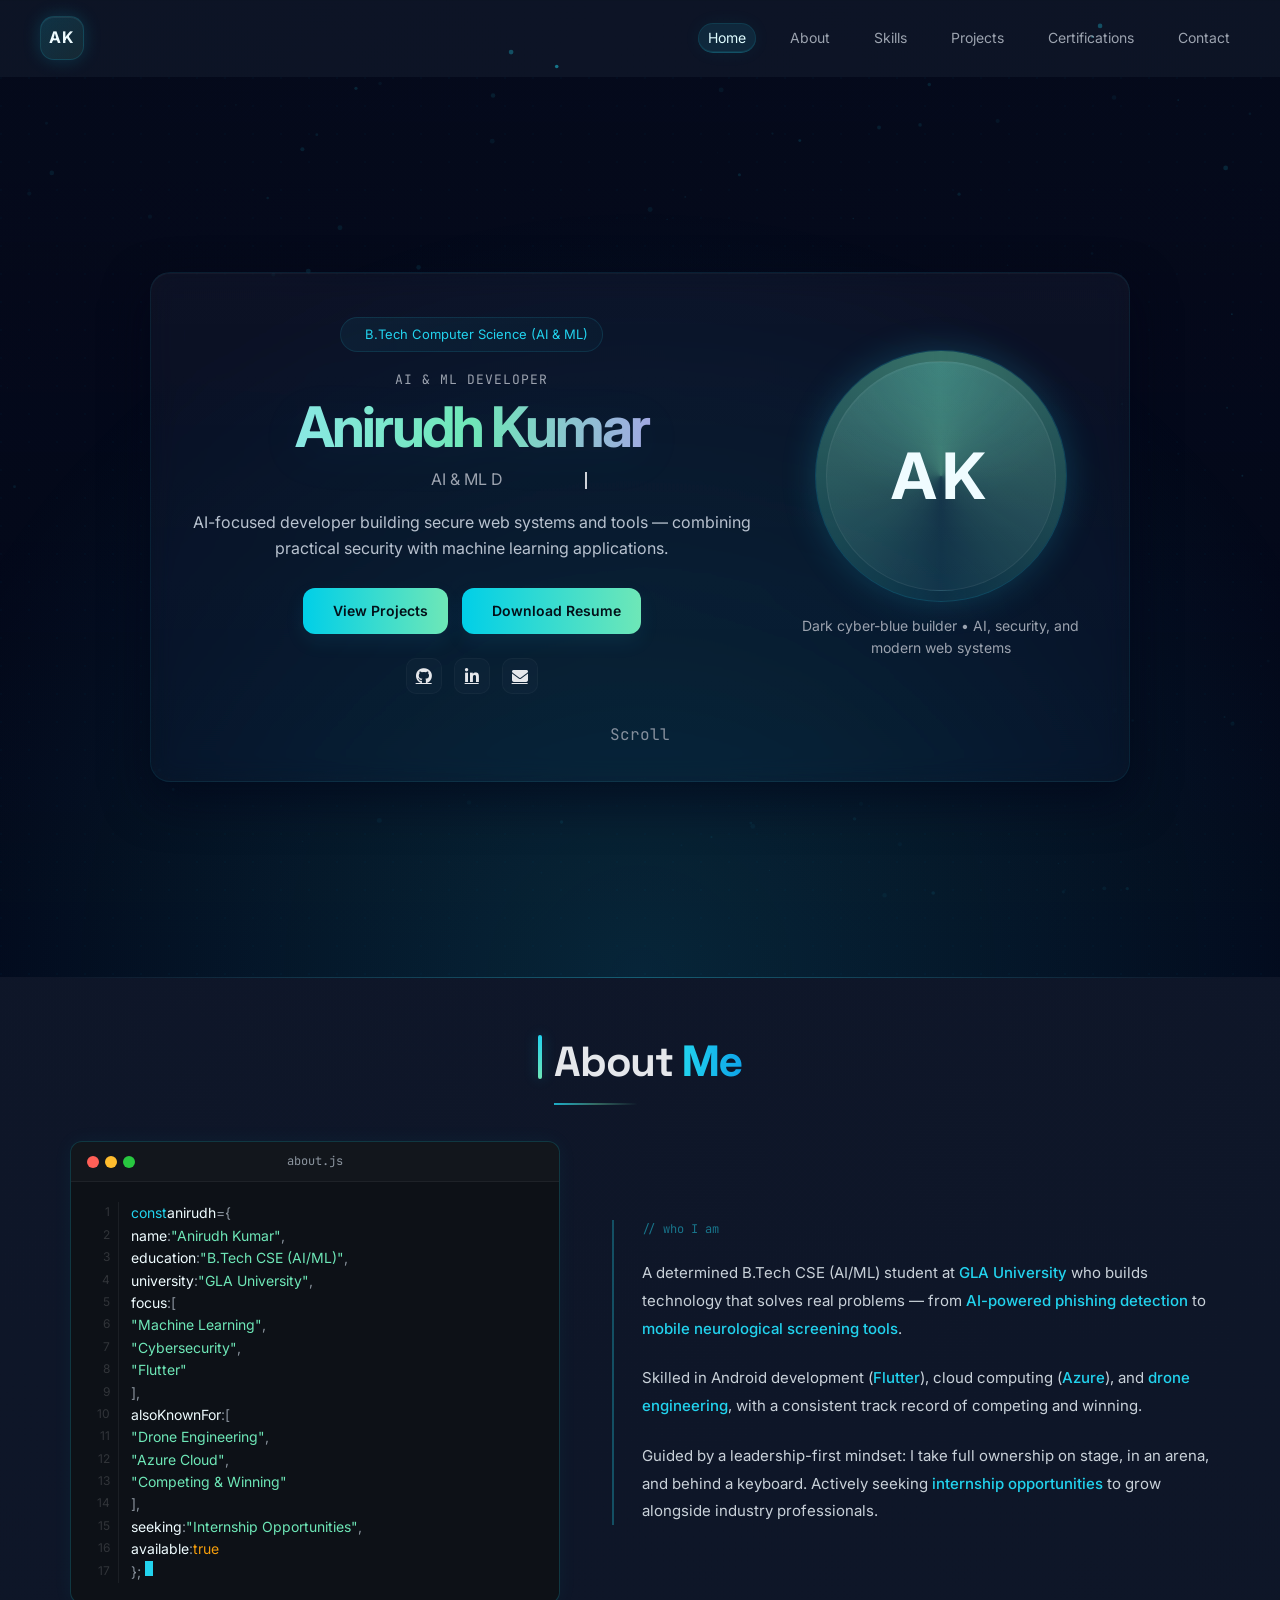
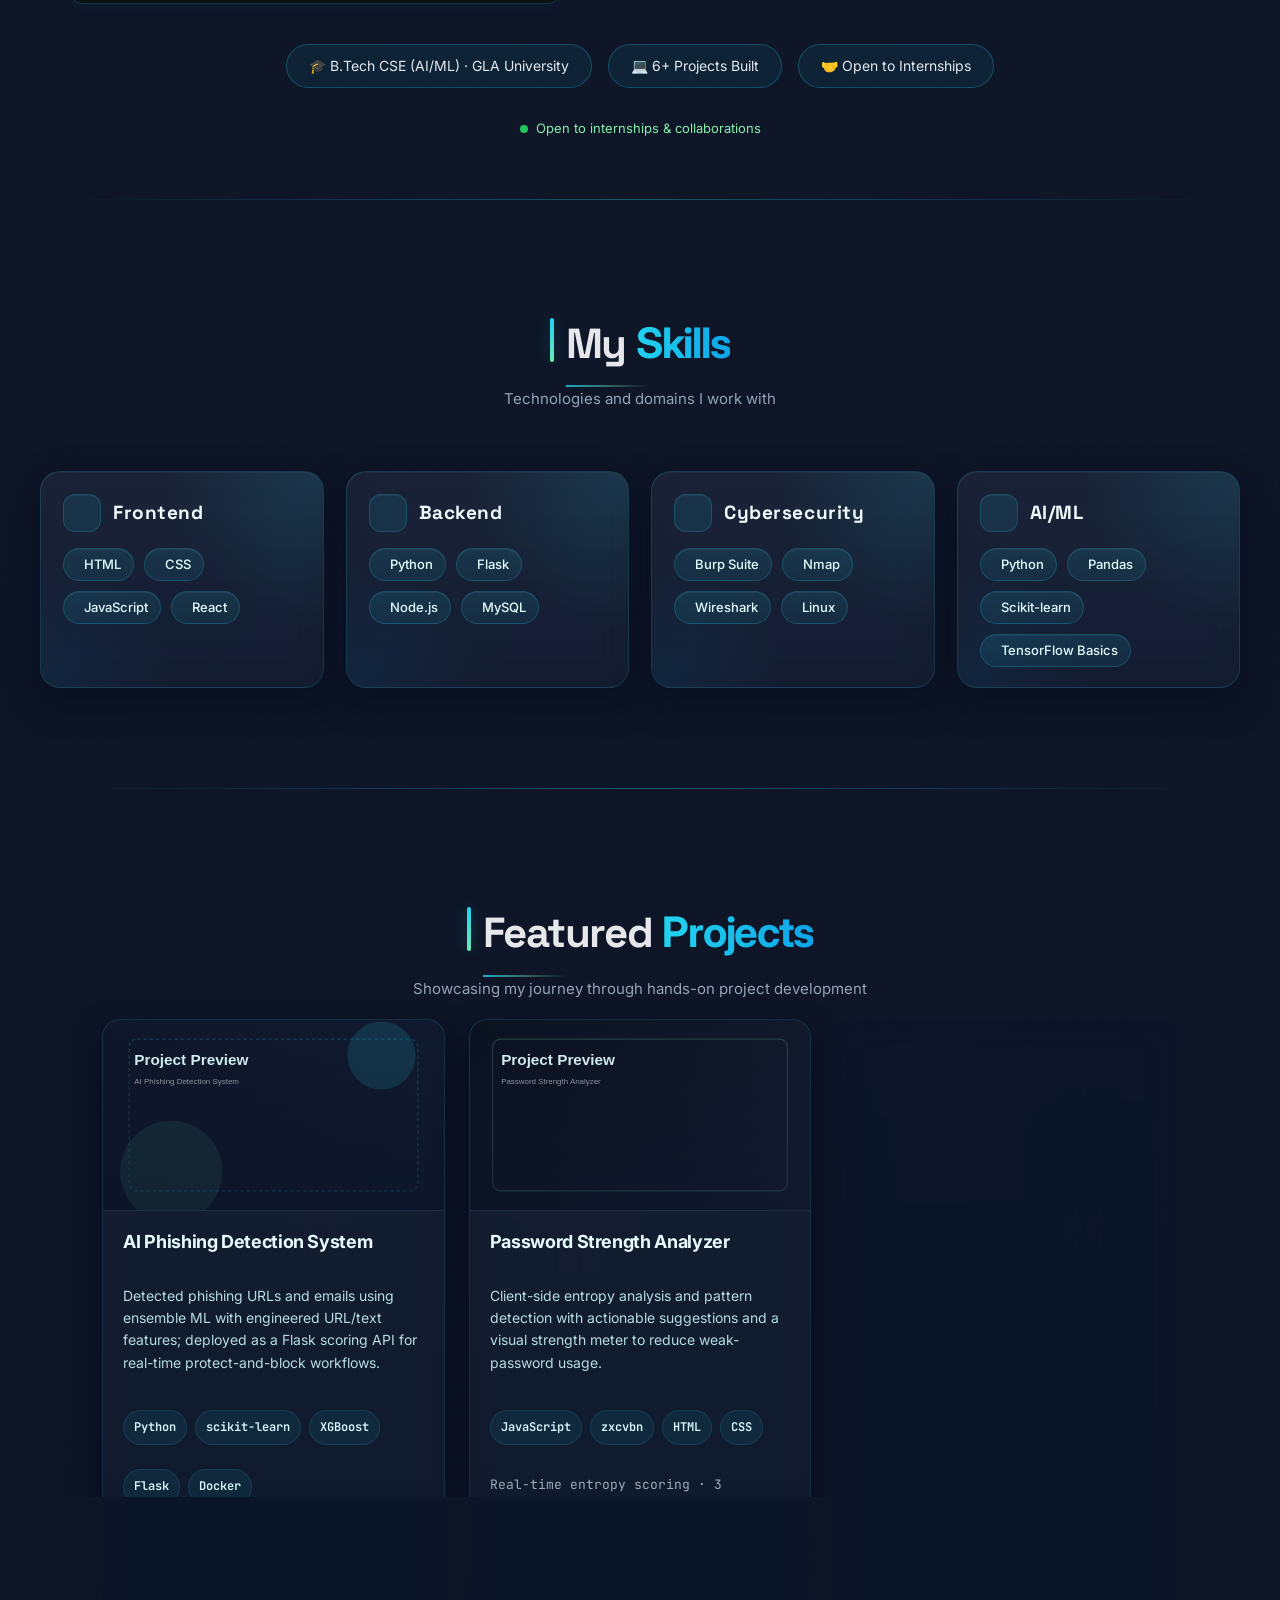
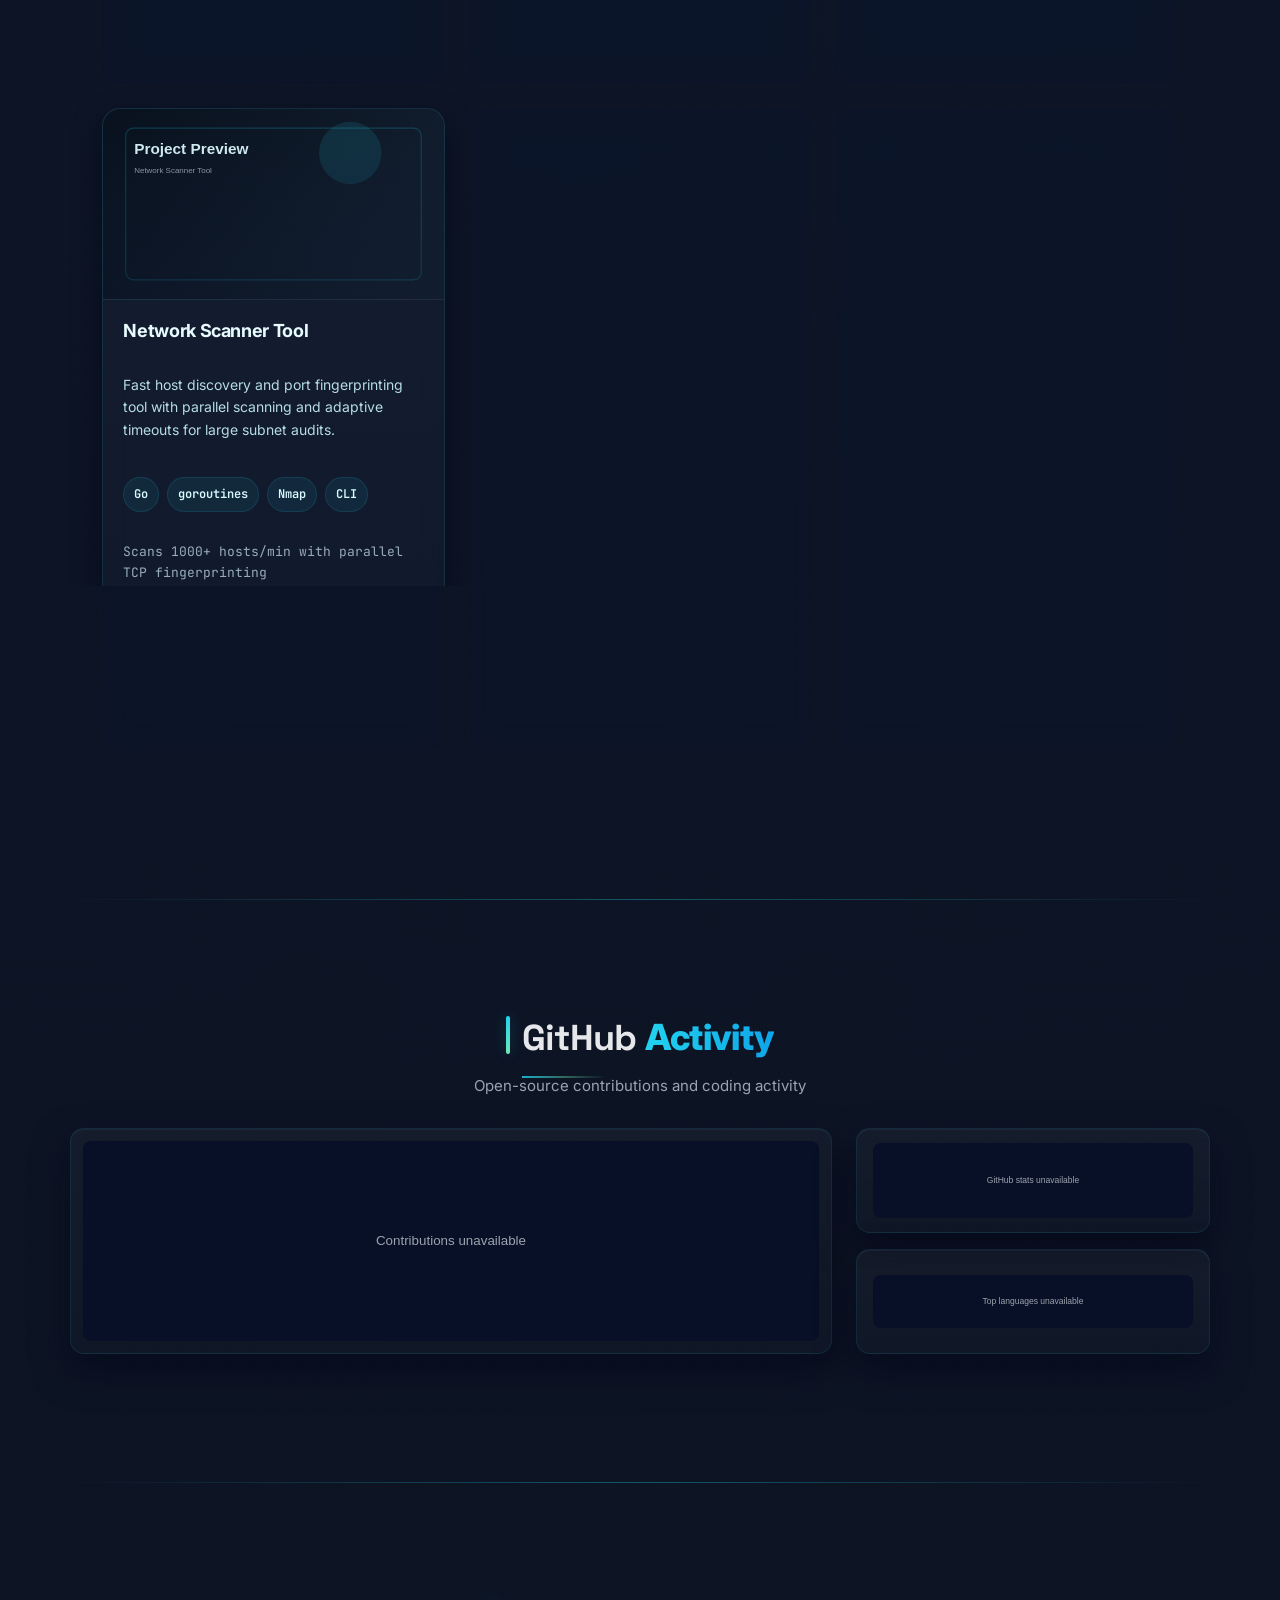
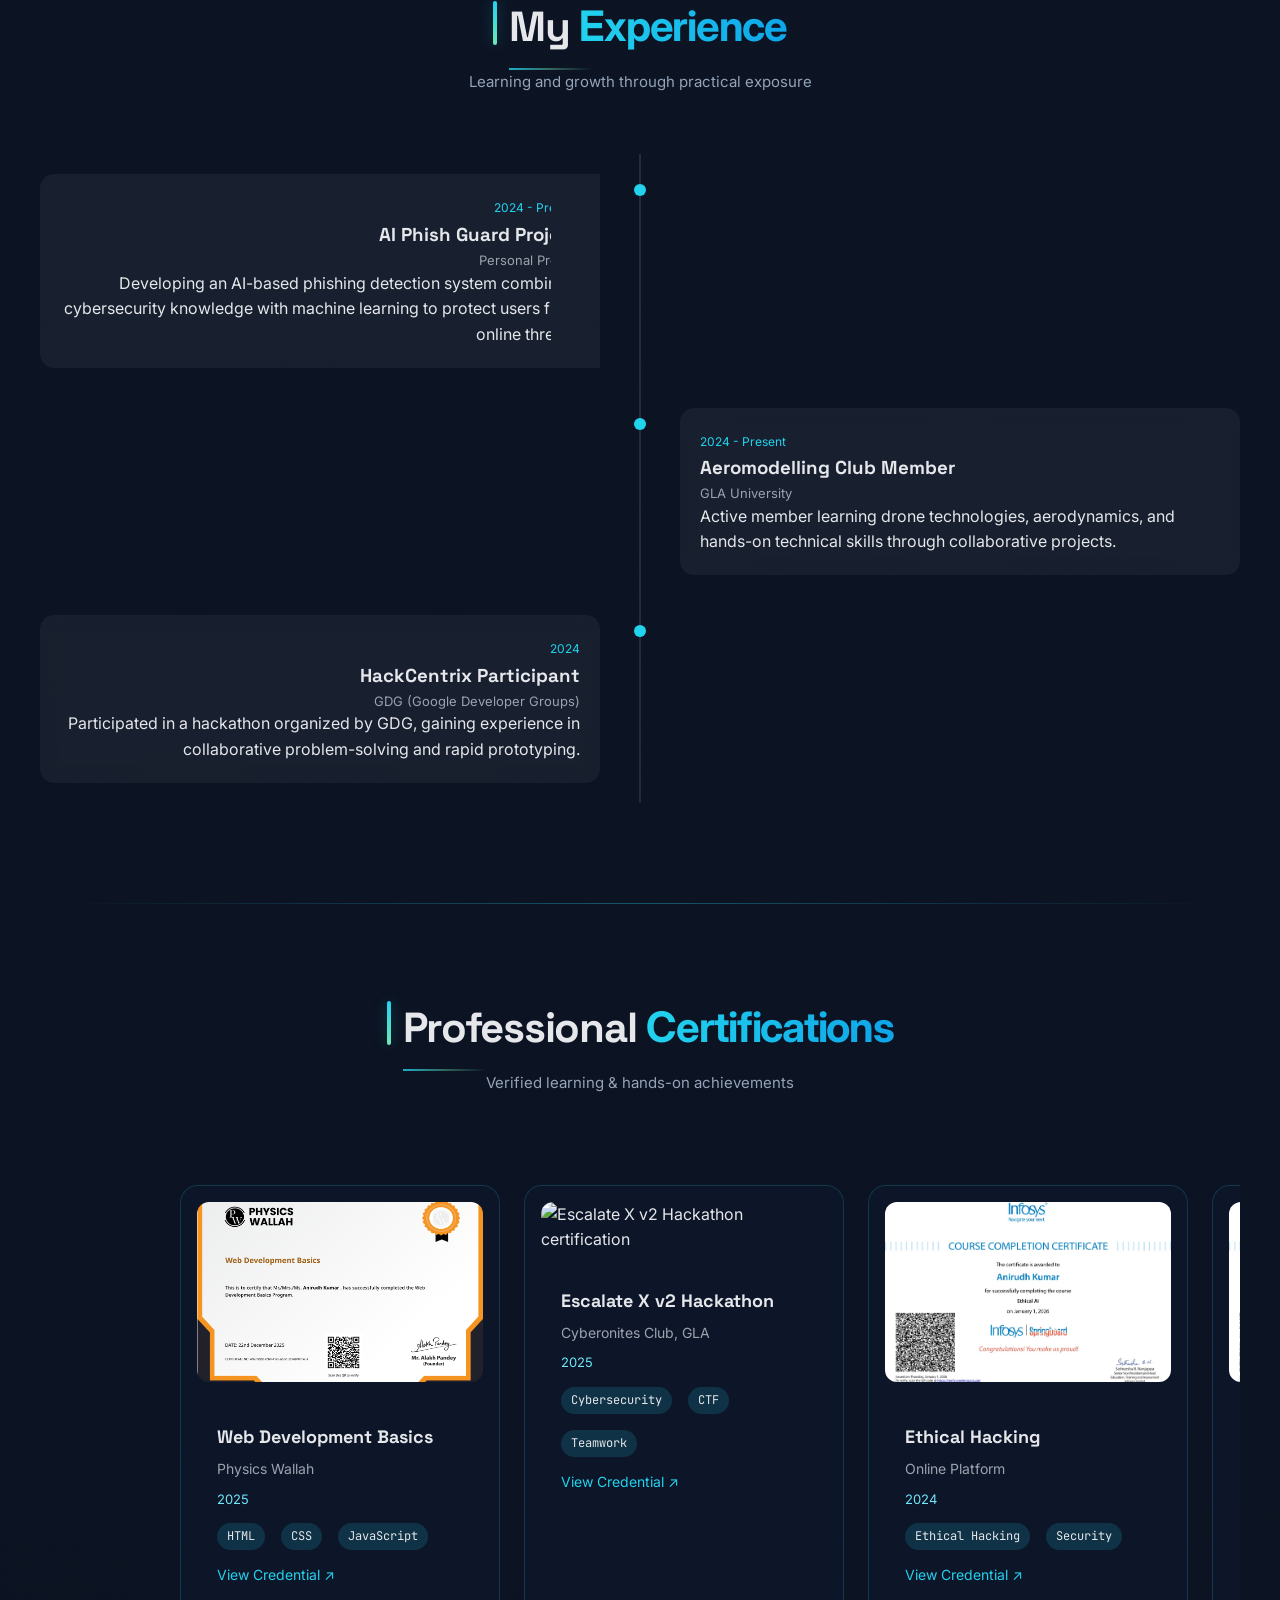
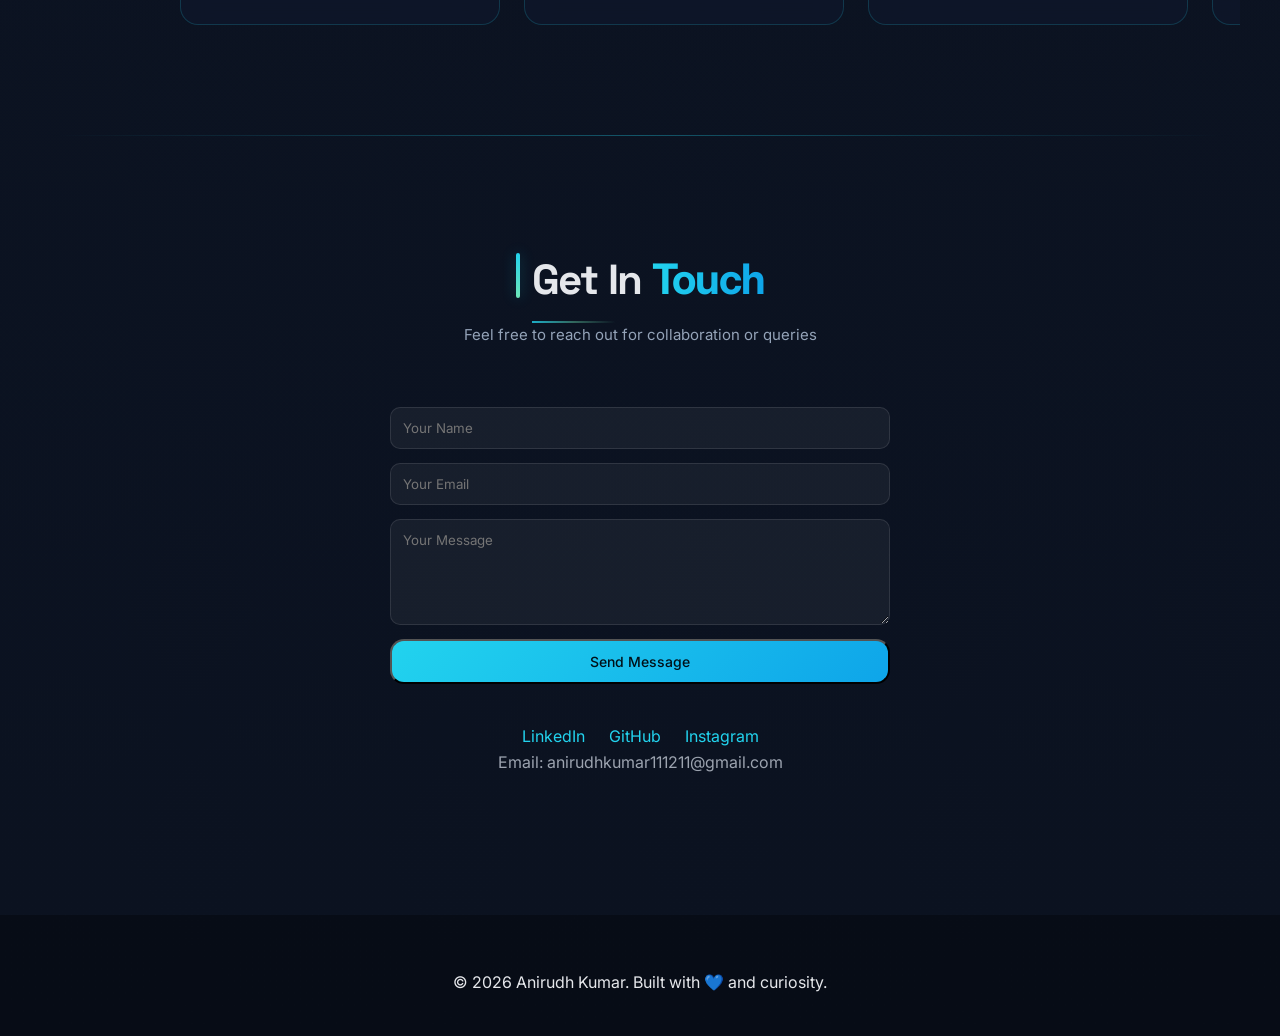
==== commit 01d41b27: "Update 0.7" ====
--- a/index.html
+++ b/index.html
@@ -138,12 +138,9 @@
   </section>
 
   <!-- ═══════════════ ABOUT ═══════════════ -->
-  <section id="about" class="section-container reveal">
+  <section id="about" class="section-container about-section">
     <div class="section-header">
       <h2>About <span class="gradient-text">Me</span></h2>
-      <p class="section-subtitle">
-        A brief introduction about who I am and what I do
-      </p>
     </div>
     <div id="aboutContent" class="about-content"></div>
   </section>
--- a/style.css
+++ b/style.css
@@ -717,7 +717,7 @@
 }
 
 #about .section-header {
-  margin-bottom: 24px;
+  margin-bottom: 36px;
 }
 
 .about-content {
@@ -730,168 +730,308 @@
 
 .about-layout {
   display: grid;
-  grid-template-columns: minmax(280px, 0.95fr) minmax(0, 1.15fr);
-  gap: 24px;
-  align-items: start;
-}
-
-.about-terminal,
-.about-copy {
-  position: relative;
-  background: linear-gradient(180deg, rgba(255,255,255,0.05), rgba(255,255,255,0.02));
-  border: 1px solid rgba(34,211,238,0.10);
-  border-radius: 18px;
-  backdrop-filter: blur(12px) saturate(120%);
-  box-shadow: 0 18px 42px rgba(2,6,23,0.52), inset 0 1px 0 rgba(255,255,255,0.03);
-}
-
+  grid-template-columns: 4.5fr 5.5fr;
+  column-gap: 52px;
+  align-items: center;
+  margin-bottom: 40px;
+}
+
+/* Left Column: Terminal Card */
 .about-terminal {
-  padding: 18px;
-}
-
-.terminal-header {
+  background: #0d1117;
+  border: 1px solid rgba(34, 211, 238, 0.2);
+  border-radius: 12px;
+  box-shadow: 0 0 20px rgba(34, 211, 238, 0.05);
+  overflow: hidden;
+  display: flex;
+  flex-direction: column;
+  text-align: left;
+}
+
+.terminal-topbar {
+  display: flex;
+  align-items: center;
+  justify-content: space-between;
+  background: rgba(255, 255, 255, 0.02);
+  padding: 10px 16px;
+  border-bottom: 1px solid rgba(255, 255, 255, 0.05);
+}
+
+.terminal-dots {
+  display: flex;
+  gap: 6px;
+}
+
+.terminal-dots span {
+  width: 12px;
+  height: 12px;
+  border-radius: 50%;
+}
+
+.terminal-dots .dot-red { background: #ff5f57; }
+.terminal-dots .dot-yellow { background: #ffbd2e; }
+.terminal-dots .dot-green { background: #28c840; }
+
+.terminal-title {
+  font-family: 'JetBrains Mono', 'Fira Code', monospace;
+  font-size: 12px;
+  color: #8b949e;
+}
+
+.terminal-body {
+  padding: 20px;
+  margin: 0;
+  font-family: 'JetBrains Mono', 'Fira Code', monospace;
+  font-size: 14px;
+  line-height: 1.6;
+  color: #c9d1d9;
+  white-space: pre-wrap;
+  overflow-x: auto;
+}
+
+/* Code Syntax Highlighting */
+.code-keyword { color: #22d3ee; }
+.code-property { color: #effcff; }
+.code-string { color: #6ee7b7; }
+.code-boolean { color: #f59e0b; }
+.code-syntax { color: #8b949e; }
+
+/* Blinking cursor */
+.code-cursor {
+  display: inline-block;
+  width: 8px;
+  height: 15px;
+  background-color: #22d3ee;
+  margin-left: 4px;
+  animation: cursorBlink 1s infinite;
+  vertical-align: middle;
+}
+
+@keyframes cursorBlink {
+  0%, 100% { opacity: 0; }
+  50% { opacity: 1; }
+}
+
+/* Terminal Line Numbers */
+.code-line {
+  display: flex;
+  line-height: 1.6;
+}
+
+.line-number {
+  width: 28px;
+  text-align: right;
+  padding-right: 8px;
+  margin-right: 12px;
+  color: rgba(255, 255, 255, 0.15);
+  font-size: 12px;
+  border-right: 1px solid rgba(255, 255, 255, 0.06);
+  user-select: none;
+  flex-shrink: 0;
+}
+
+/* Right Column: Styled Bio wrapper */
+.about-bio-wrapper {
+  border-left: 2px solid rgba(34, 211, 238, 0.3);
+  padding-left: 28px;
+  transition: border-color 0.3s ease;
+  text-align: left;
+}
+
+.about-bio-wrapper:hover {
+  border-color: rgba(34, 211, 238, 0.7);
+}
+
+.bio-label {
+  font-family: 'JetBrains Mono', monospace;
+  font-size: 12px;
+  color: rgba(34, 211, 238, 0.5);
+  margin-bottom: 20px;
+  display: block;
+}
+
+.about-bio {
+  display: flex;
+  flex-direction: column;
+}
+
+.about-bio p {
+  font-size: 15px;
+  line-height: 1.85;
+  color: #c9d1d9;
+  margin: 0 0 22px 0;
+}
+
+.about-bio p:last-child {
+  margin-bottom: 0;
+}
+
+.bio-highlight {
+  color: #22d3ee;
+  font-weight: 500;
+}
+
+/* Stat Pills Row */
+.about-pills-row {
+  display: flex;
+  justify-content: center;
+  flex-wrap: wrap;
+  gap: 16px;
+  margin: 40px auto 30px;
+  max-width: 1000px;
+}
+
+.about-stat-pill {
+  background: rgba(34, 211, 238, 0.07);
+  border: 1px solid rgba(34, 211, 238, 0.25);
+  border-radius: 50px;
+  padding: 10px 22px;
+  font-size: 14px;
+  color: #e2e8f0;
   display: flex;
   align-items: center;
   gap: 8px;
-  margin-bottom: 16px;
-  color: var(--color-muted);
-}
-
-.terminal-dot {
-  width: 10px;
-  height: 10px;
+  cursor: default;
+  transition: all 0.25s ease;
+}
+
+.about-stat-pill:hover {
+  border-color: rgba(34, 211, 238, 0.7);
+  box-shadow: 0 0 16px rgba(34, 211, 238, 0.15);
+  transform: translateY(-3px);
+  color: #ffffff;
+}
+
+/* Open to Work Badge */
+.about-work-badge {
+  display: flex;
+  align-items: center;
+  justify-content: center;
+  gap: 8px;
+  color: #86efac;
+  font-size: 13px;
+  margin-top: 20px;
+}
+
+.pulse-dot {
+  position: relative;
+  width: 8px;
+  height: 8px;
+  background-color: #22c55e;
   border-radius: 50%;
-  background: rgba(34,211,238,0.38);
-  box-shadow: 0 0 10px rgba(34,211,238,0.22);
-}
-
-.terminal-title {
-  margin-left: 4px;
-  font-size: 12px;
-  letter-spacing: 0.08em;
-  text-transform: uppercase;
-}
-
-.terminal-code {
-  margin: 0;
-  overflow-x: auto;
-  padding: 18px;
-  border-radius: 14px;
-  background: rgba(7,16,38,0.86);
-  border: 1px solid rgba(255,255,255,0.05);
-  color: #dffcff;
-  font-family: 'JetBrains Mono', monospace;
-  font-size: 14px;
-  line-height: 1.7;
-  white-space: pre-wrap;
-}
-
-.about-copy {
-  padding: 24px;
-}
-
-.about-copy p {
-  margin: 0 0 16px;
-  color: #d8e7ec;
-  line-height: 1.8;
-  font-size: 16px;
-}
-
-.about-copy p:last-child { margin-bottom: 0; }
-
-.about-stats {
-  display: flex;
-  flex-wrap: wrap;
-  gap: 12px;
-  margin-top: 18px;
-}
-
-.about-pill {
-  display: inline-flex;
-  align-items: center;
-  gap: 8px;
-  padding: 12px 14px;
-  border-radius: 999px;
-  background: rgba(7,16,38,0.76);
-  border: 1px solid rgba(34,211,238,0.14);
-  color: #e8fdff;
-  box-shadow: 0 10px 24px rgba(2,6,23,0.34);
-  transition: transform 180ms ease, box-shadow 180ms ease, border-color 180ms ease;
-}
-
-.about-pill:hover {
-  transform: translateY(-2px);
-  border-color: rgba(34,211,238,0.28);
-  box-shadow: 0 16px 30px rgba(34,211,238,0.10), 0 0 18px rgba(34,211,238,0.06);
-}
-
-.about-status {
-  margin-top: 18px;
-  display: inline-flex;
-  align-items: center;
-  gap: 10px;
-  padding: 10px 14px;
-  border-radius: 999px;
-  background: rgba(7,16,38,0.7);
-  border: 1px solid rgba(110,231,183,0.18);
-  color: #dffcff;
-  box-shadow: 0 12px 28px rgba(2,6,23,0.34);
-}
-
-.status-dot {
-  width: 10px;
-  height: 10px;
+}
+
+.pulse-dot::after {
+  content: "";
+  position: absolute;
+  top: 50%;
+  left: 50%;
+  width: 16px;
+  height: 16px;
+  margin-top: -8px;
+  margin-left: -8px;
   border-radius: 50%;
-  background: var(--color-accent-green);
-  box-shadow: 0 0 0 0 rgba(110,231,183,0.55);
-  animation: statusPulse 2s ease-out infinite;
-}
-
-@keyframes statusPulse {
-  0% { box-shadow: 0 0 0 0 rgba(110,231,183,0.4); }
-  70% { box-shadow: 0 0 0 10px rgba(110,231,183,0); }
-  100% { box-shadow: 0 0 0 0 rgba(110,231,183,0); }
-}
-
-.reveal-about {
+  border: 1.5px solid #22c55e;
   opacity: 0;
-  transform: translateY(18px);
-  transition: opacity 520ms ease, transform 520ms cubic-bezier(.2,.9,.3,1);
-}
-
-.reveal-about.visible {
+  animation: ping 1.5s ease-out infinite;
+  box-sizing: border-box;
+}
+
+@keyframes ping {
+  0% {
+    transform: scale(0.8);
+    opacity: 0.8;
+  }
+  100% {
+    transform: scale(2);
+    opacity: 0;
+  }
+}
+
+/* Redesigned About Section Animations */
+.about-section {
+  opacity: 0;
+  transform: translateY(30px);
+  transition: opacity 0.6s cubic-bezier(0.16, 1, 0.3, 1), transform 0.6s cubic-bezier(0.16, 1, 0.3, 1);
+}
+
+.about-section.visible {
   opacity: 1;
   transform: translateY(0);
 }
 
-@media (max-width: 900px) {
+.about-left {
+  opacity: 0;
+  transform: translateY(20px);
+  transition: opacity 0.6s cubic-bezier(0.16, 1, 0.3, 1), transform 0.6s cubic-bezier(0.16, 1, 0.3, 1);
+  transition-delay: 0s;
+}
+
+.about-right {
+  opacity: 0;
+  transform: translateY(20px);
+  transition: opacity 0.6s cubic-bezier(0.16, 1, 0.3, 1), transform 0.6s cubic-bezier(0.16, 1, 0.3, 1);
+  transition-delay: 0.15s;
+}
+
+.about-pills-row {
+  opacity: 0;
+  transform: translateY(20px);
+  transition: opacity 0.6s cubic-bezier(0.16, 1, 0.3, 1), transform 0.6s cubic-bezier(0.16, 1, 0.3, 1);
+  transition-delay: 0.3s;
+}
+
+.about-work-badge {
+  opacity: 0;
+  transform: translateY(20px);
+  transition: opacity 0.6s cubic-bezier(0.16, 1, 0.3, 1), transform 0.6s cubic-bezier(0.16, 1, 0.3, 1);
+  transition-delay: 0.45s;
+}
+
+.about-section.visible .about-left,
+.about-section.visible .about-right,
+.about-section.visible .about-pills-row,
+.about-section.visible .about-work-badge {
+  opacity: 1;
+  transform: translateY(0);
+}
+
+@media (max-width: 1024px) {
+  .about-layout {
+    column-gap: 32px;
+  }
+}
+
+@media (max-width: 768px) {
   .about-layout {
     grid-template-columns: 1fr;
-  }
-}
-
-@media (max-width: 720px) {
-  .about-content {
-    padding: 0 14px;
-  }
-
-  .about-copy,
+    column-gap: 0px;
+    row-gap: 28px;
+  }
+
   .about-terminal {
-    padding: 18px;
-  }
-
-  .terminal-code {
+    max-width: 100%;
+  }
+
+  .terminal-body {
     font-size: 13px;
   }
 
-  .about-pill {
+  .about-bio-wrapper {
+    border-left: none;
+    padding-left: 0;
+  }
+
+  .about-pills-row {
+    flex-direction: column;
+    align-items: stretch;
+    max-width: 100%;
+    padding: 0 10px;
+  }
+
+  .about-stat-pill {
+    justify-content: center;
     width: 100%;
-    justify-content: center;
-  }
-
-  .about-status {
-    width: 100%;
-    justify-content: center;
   }
 }
 
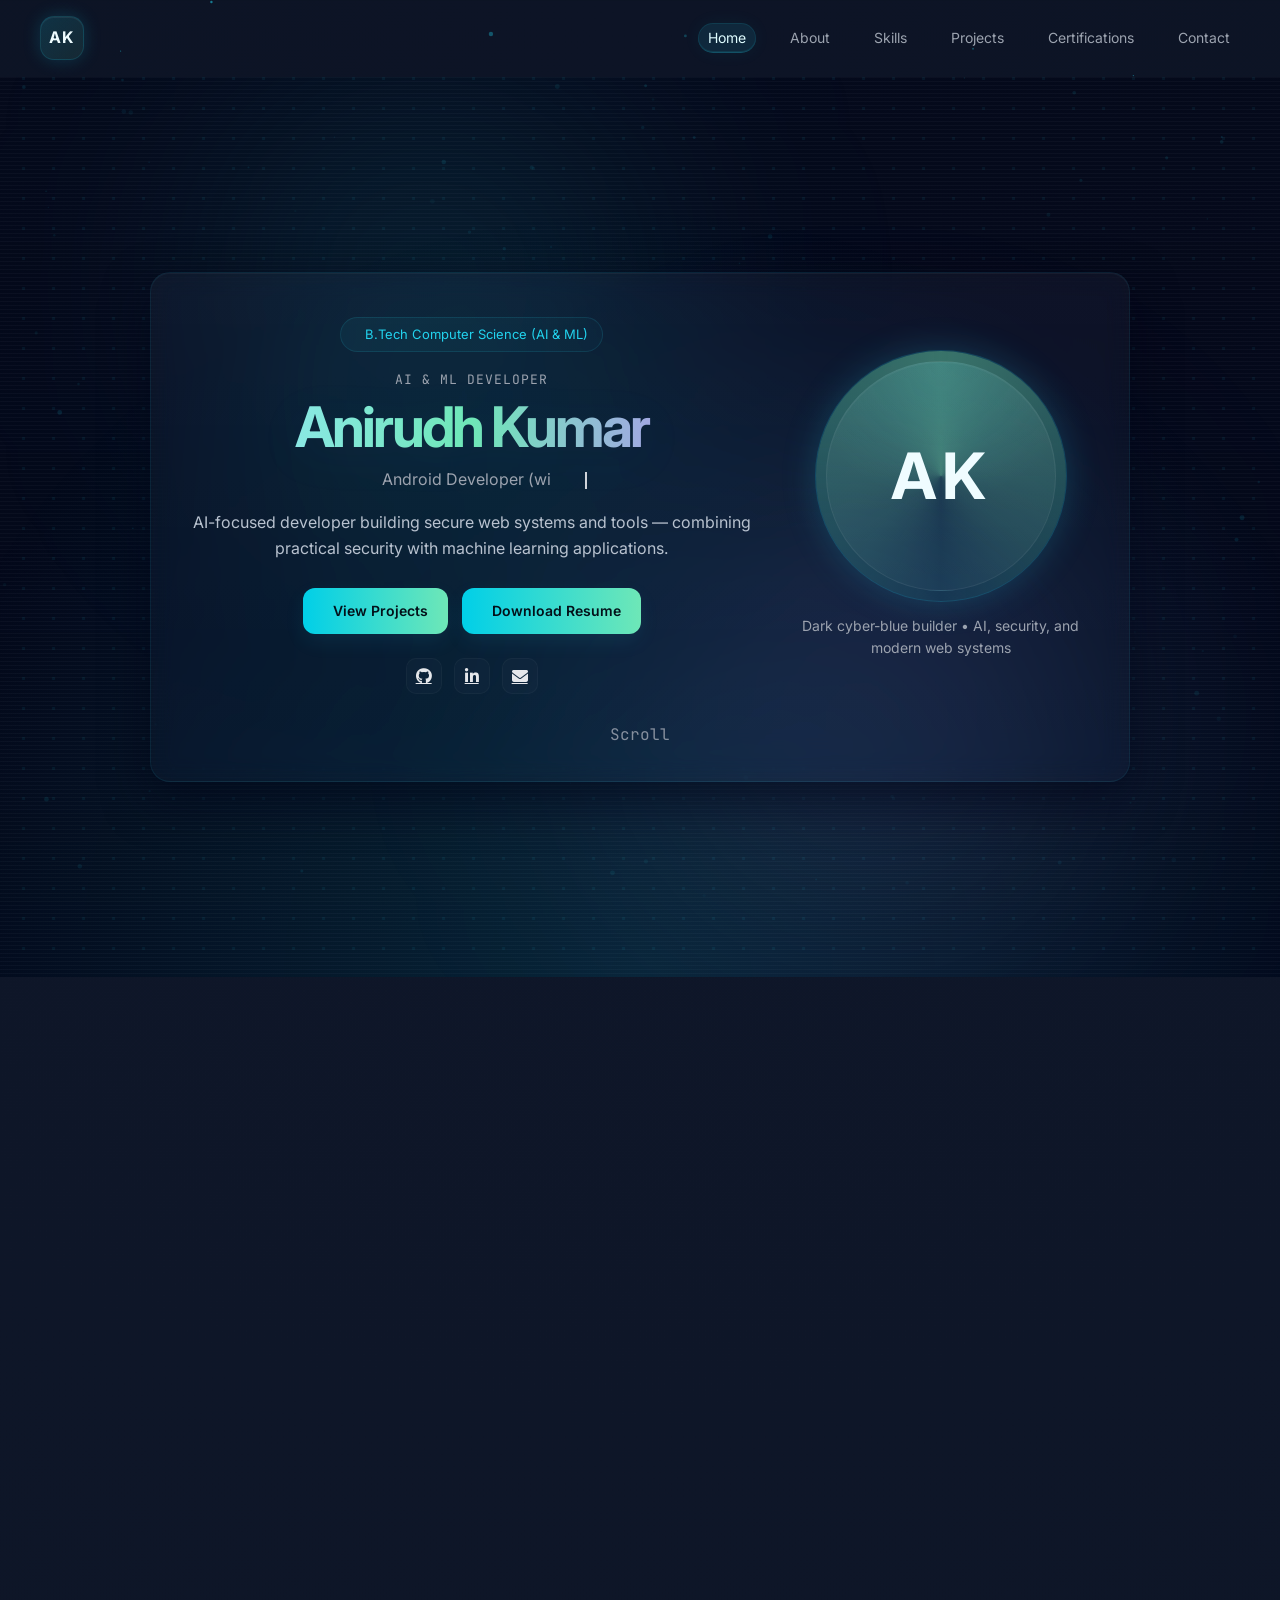
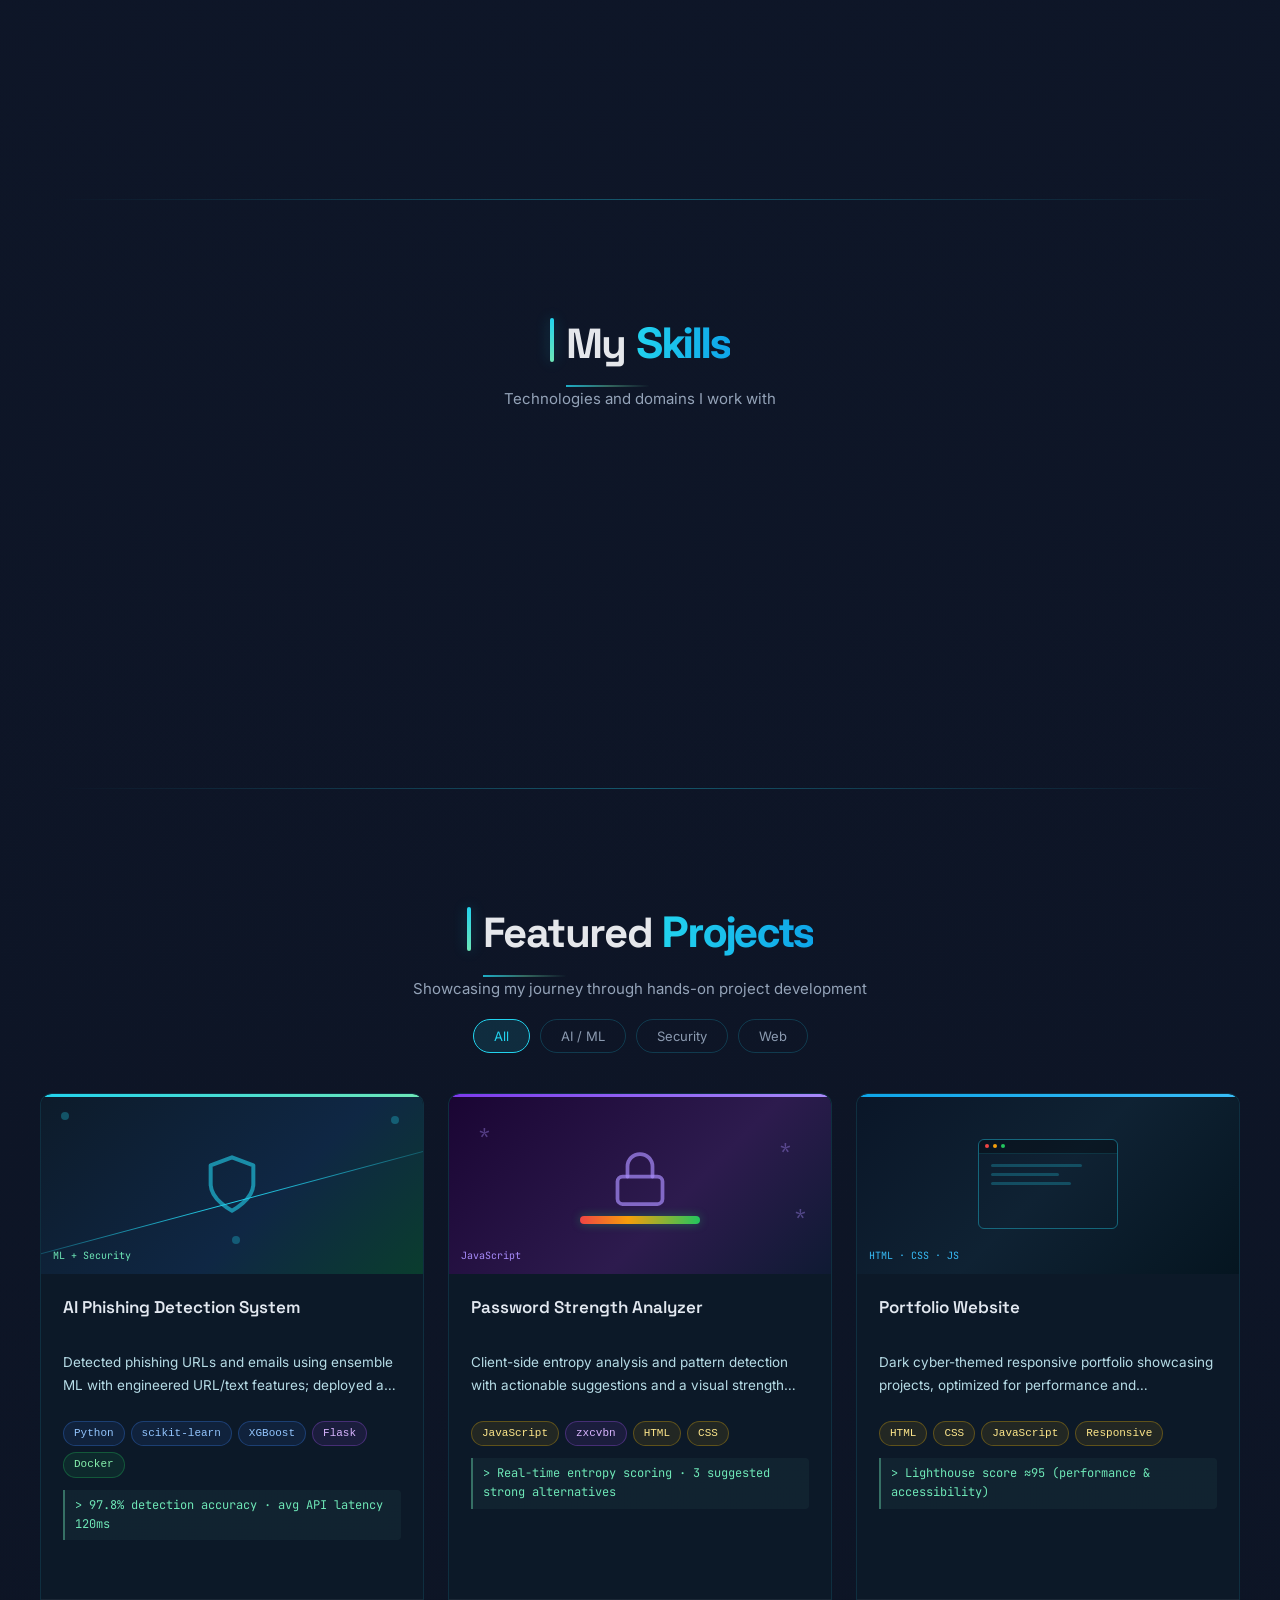
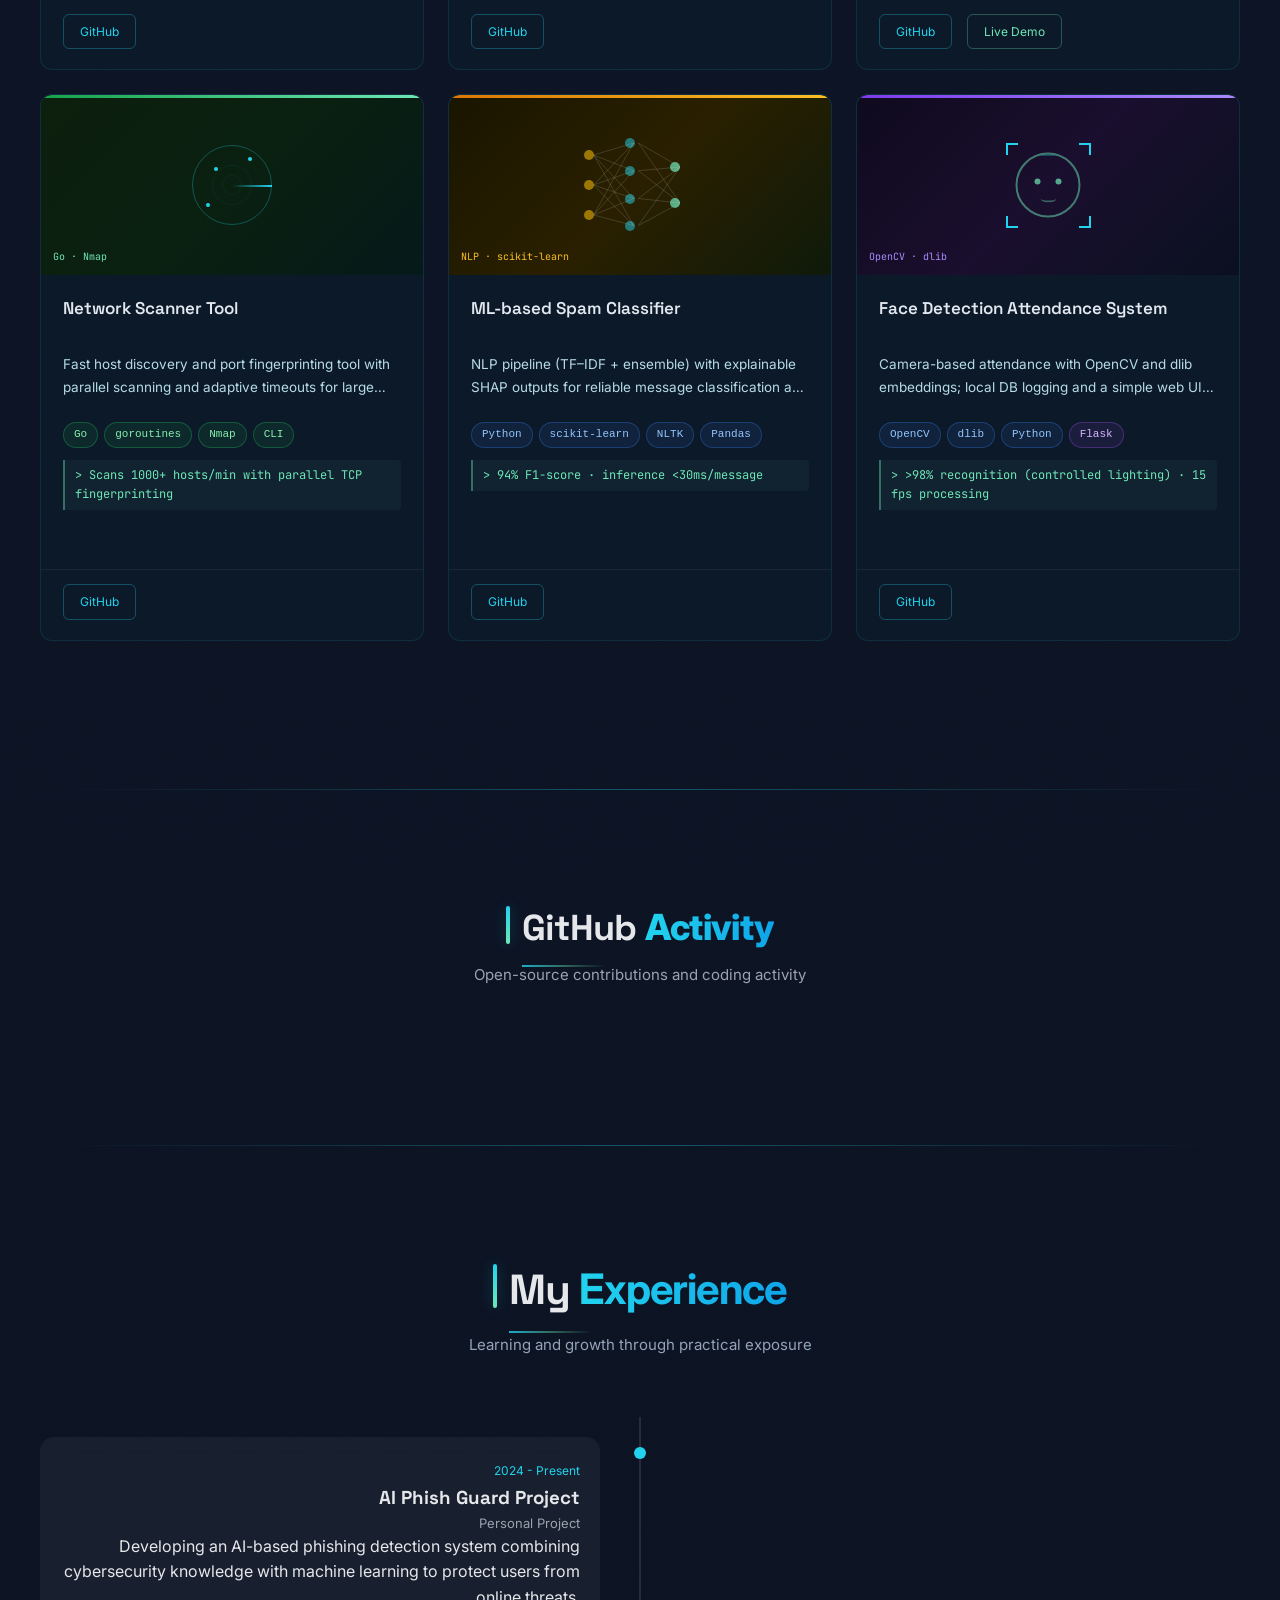
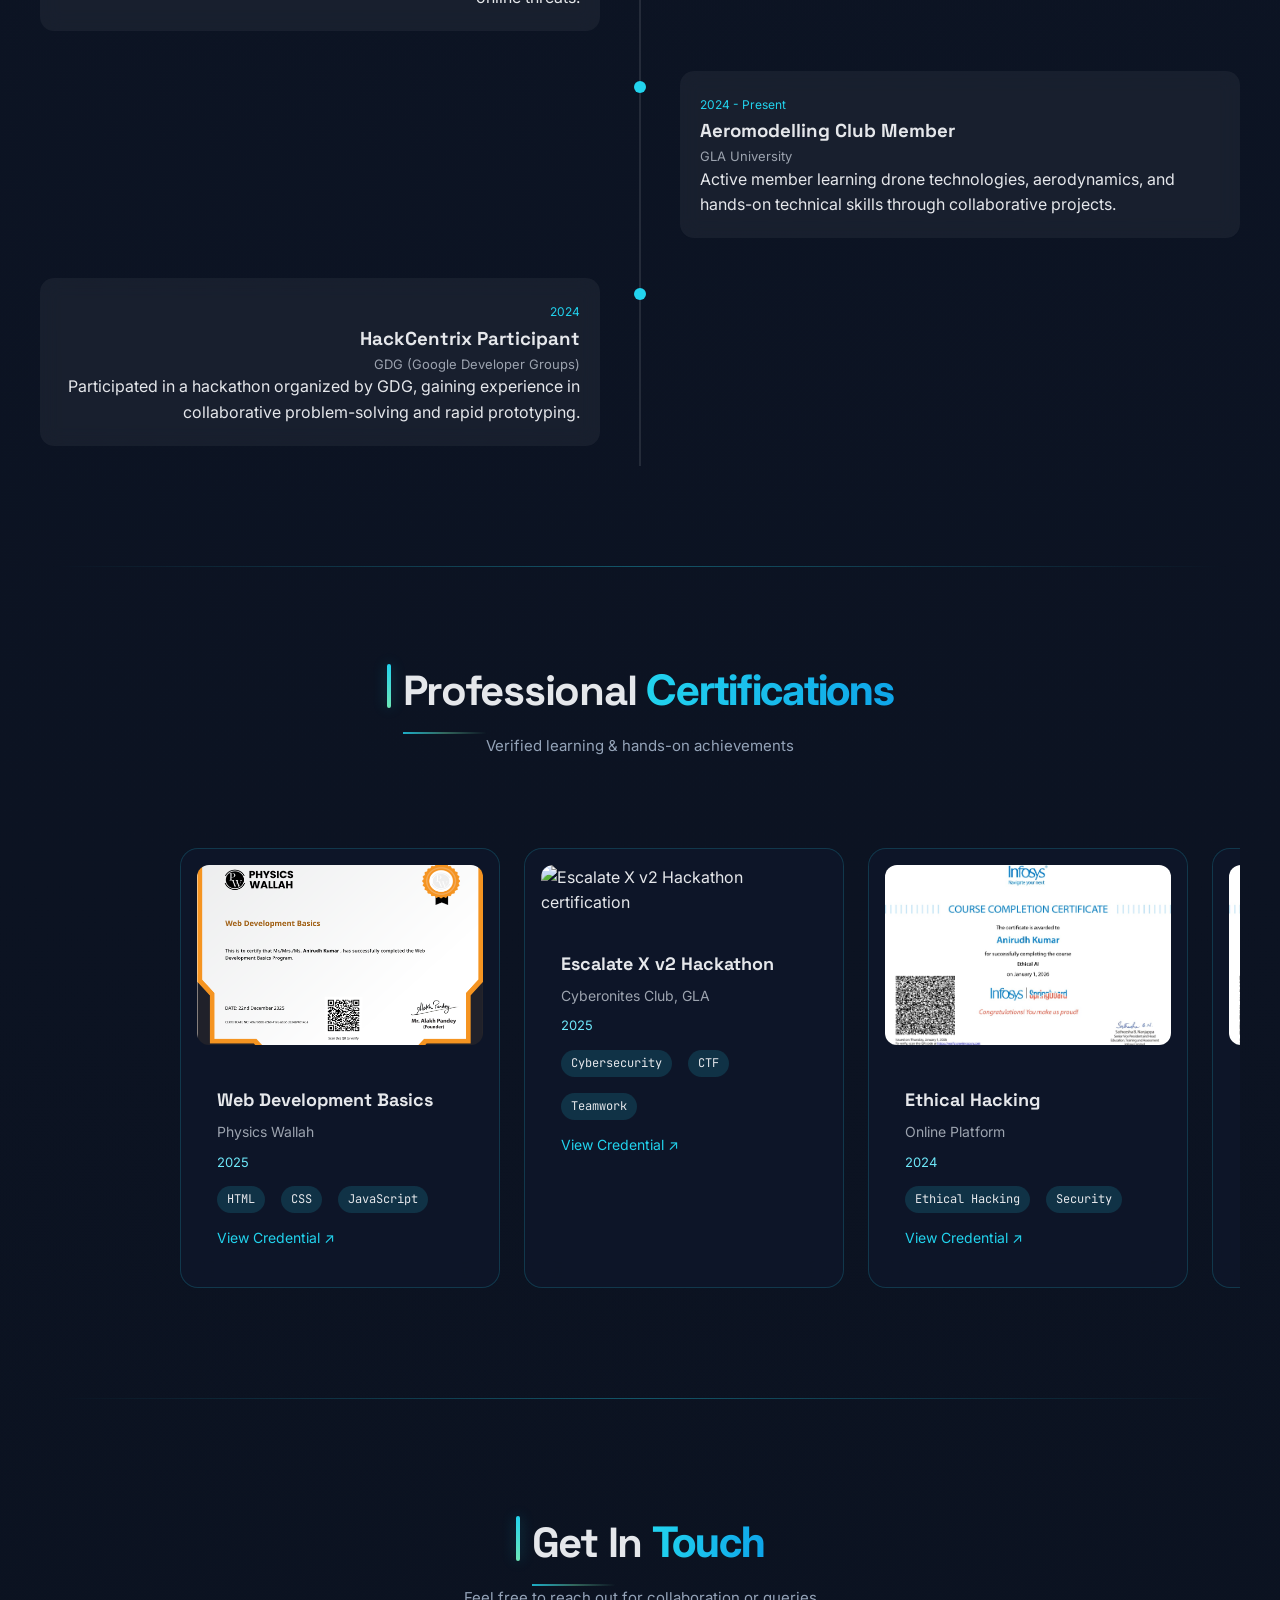
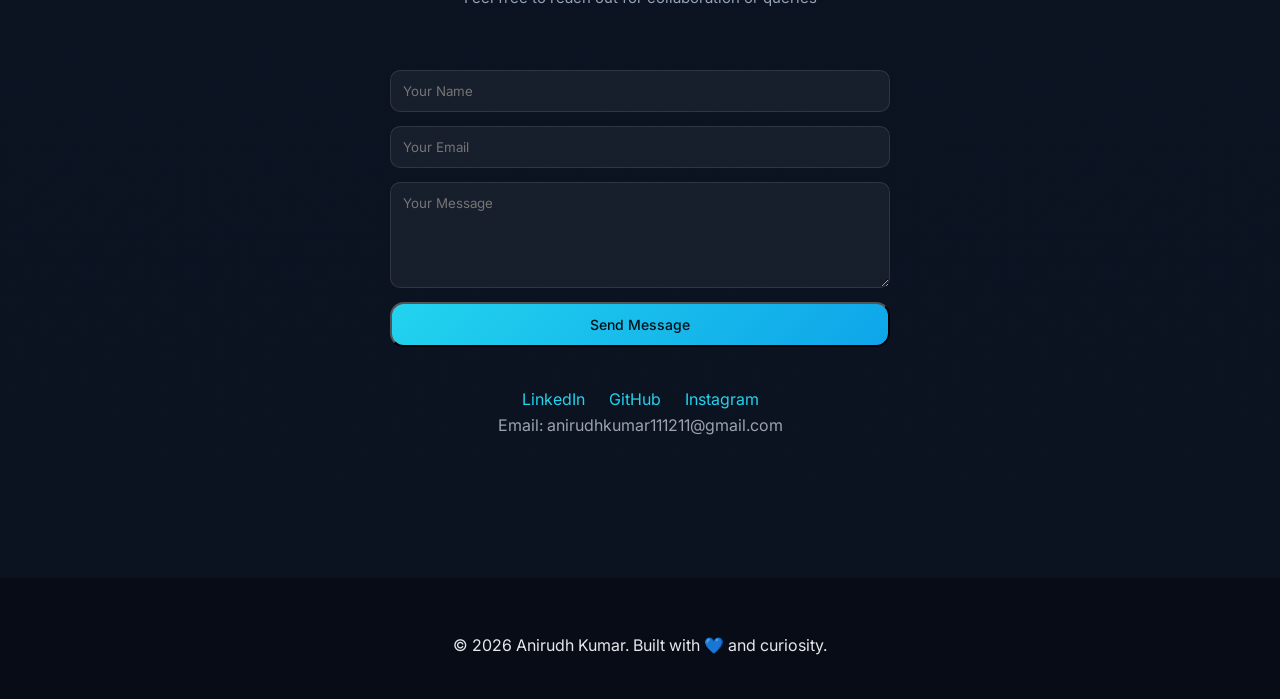
==== commit 7ecd7bf7: "Update 0.8" ====
--- a/index.html
+++ b/index.html
@@ -69,8 +69,10 @@
   <!-- ═══════════════ HERO ═══════════════ -->
   <section id="home" class="hero">
     <div class="hero-dots" aria-hidden="true"></div>
-    <div class="hero-gradient-overlay"></div>
-    <div class="hero-overlay"></div>
+    <div class="hero-scanlines" aria-hidden="true"></div>
+    <div class="hero-glow hero-glow-1" aria-hidden="true"></div>
+    <div class="hero-glow hero-glow-2" aria-hidden="true"></div>
+    <div class="hero-overlay" aria-hidden="true"></div>
     <div class="hero-content" role="region" aria-labelledby="hero-heading">
       <div class="hero-inner">
         <div class="hero-grid">
@@ -164,137 +166,217 @@
         Showcasing my journey through hands-on project development
       </p>
     </div>
+
+    <!-- Filter Tabs -->
+    <div class="project-filter-tabs" id="projectFilterTabs">
+      <button class="project-filter-btn active" data-filter="all">All</button>
+      <button class="project-filter-btn" data-filter="ai">AI / ML</button>
+      <button class="project-filter-btn" data-filter="security">Security</button>
+      <button class="project-filter-btn" data-filter="web">Web</button>
+    </div>
+
       <div id="projectsGrid" class="projects-grid">
-        <!-- Project Card: AI Phishing Detection System -->
-        <article class="project-card fade-up" data-category="cybersecurity" aria-label="Project: AI Phishing Detection System">
-          <div class="project-thumb" aria-hidden="false">
-            <img class="project-thumb-img" src="data:image/svg+xml;charset=UTF-8,%3Csvg xmlns='http://www.w3.org/2000/svg' width='1200' height='720' viewBox='0 0 1200 720'%3E%3Cdefs%3E%3ClinearGradient id='g' x1='0%25' y1='0%25' x2='100%25' y2='100%25'%3E%3Cstop offset='0%25' stop-color='%230f172a'/%3E%3Cstop offset='100%25' stop-color='%23111c32'/%3E%3C/linearGradient%3E%3C/defs%3E%3Crect width='1200' height='720' fill='url(%23g)'/%3E%3Ccircle cx='980' cy='150' r='120' fill='%2322d3ee' fill-opacity='0.15'/%3E%3Ccircle cx='240' cy='560' r='180' fill='%236ee7b7' fill-opacity='0.10'/%3E%3Crect x='92' y='92' width='1016' height='536' rx='28' fill='none' stroke='%2322d3ee' stroke-opacity='0.22' stroke-width='4' stroke-dasharray='12 10'/%3E%3Ctext x='110' y='184' fill='%23dffcff' font-family='Inter,Arial,sans-serif' font-size='54' font-weight='700'%3EProject Preview%3C/text%3E%3Ctext x='110' y='250' fill='%239ca3af' font-family='Inter,Arial,sans-serif' font-size='28'%3EAI Phishing Detection System%3C/text%3E%3C/svg%3E" alt="AI Phishing Detection System screenshot" loading="lazy">
+
+        <!-- Project Card 1: AI Phishing Detection System -->
+        <article class="project-card fade-up" data-category="ai security" aria-label="Project: AI Phishing Detection System">
+          <div class="project-thumb thumb-phishing">
+            <div class="thumb-accent-bar" style="background:linear-gradient(90deg,#22d3ee,#6ee7b7)"></div>
+            <div class="thumb-dot thumb-dot-1"></div>
+            <div class="thumb-dot thumb-dot-2"></div>
+            <div class="thumb-dot thumb-dot-3"></div>
+            <div class="thumb-scan-line"></div>
+            <svg class="thumb-icon-shield" viewBox="0 0 24 24" fill="none" stroke="rgba(34,211,238,0.6)" stroke-width="1.5" stroke-linecap="round" stroke-linejoin="round" width="64" height="64"><path d="M12 22s8-4 8-10V5l-8-3-8 3v7c0 6 8 10 8 10z"/></svg>
+            <span class="thumb-tag" style="color:#6ee7b7">ML + Security</span>
           </div>
           <div class="project-body">
             <h3 class="project-title">AI Phishing Detection System</h3>
             <p class="project-desc">Detected phishing URLs and emails using ensemble ML with engineered URL/text features; deployed as a Flask scoring API for real-time protect-and-block workflows.</p>
             <div class="project-badges">
-              <span class="badge">Python</span>
-              <span class="badge">scikit-learn</span>
-              <span class="badge">XGBoost</span>
-              <span class="badge">Flask</span>
-              <span class="badge">Docker</span>
-            </div>
-            <div class="project-meta">97.8% detection accuracy · avg API latency 120ms</div>
+              <span class="badge badge-python">Python</span>
+              <span class="badge badge-python">scikit-learn</span>
+              <span class="badge badge-python">XGBoost</span>
+              <span class="badge badge-framework">Flask</span>
+              <span class="badge badge-devops">Docker</span>
+            </div>
+            <div class="project-meta">&gt; 97.8% detection accuracy · avg API latency 120ms</div>
           </div>
           <div class="project-actions">
-            <a class="btn btn-secondary" href="https://github.com/anirudhx07/AI-Phishing-Detection" target="_blank" rel="noopener" aria-label="Open AI Phishing Detection System GitHub (new tab)">GitHub</a>
-            <a class="btn btn-primary" href="https://github.com/anirudhx07/AI-Phishing-Detection" target="_blank" rel="noopener" aria-label="Open AI Phishing Detection System Live demo (new tab)">Live Demo</a>
+            <a class="btn-card btn-card-github" href="https://github.com/anirudhx07/AI-Phishing-Detection" target="_blank" rel="noopener" aria-label="Open AI Phishing Detection System GitHub (new tab)">GitHub</a>
           </div>
         </article>
 
-        <!-- Project Card: Password Strength Analyzer -->
-        <article class="project-card fade-up" data-category="cybersecurity" aria-label="Project: Password Strength Analyzer">
-          <div class="project-thumb">
-            <img class="project-thumb-img" src="data:image/svg+xml;charset=UTF-8,%3Csvg xmlns='http://www.w3.org/2000/svg' width='1200' height='720' viewBox='0 0 1200 720'%3E%3Cdefs%3E%3ClinearGradient id='g' x1='0%25' y1='0%25' x2='100%25' y2='100%25'%3E%3Cstop offset='0%25' stop-color='%230b1220'/%3E%3Cstop offset='100%25' stop-color='%23161f35'/%3E%3C/linearGradient%3E%3C/defs%3E%3Crect width='1200' height='720' fill='url(%23g)'/%3E%3Crect x='80' y='92' width='1040' height='536' rx='28' fill='none' stroke='%236ee7b7' stroke-opacity='0.22' stroke-width='4'/%3E%3Ctext x='110' y='184' fill='%23dffcff' font-family='Inter,Arial,sans-serif' font-size='54' font-weight='700'%3EProject Preview%3C/text%3E%3Ctext x='110' y='250' fill='%239ca3af' font-family='Inter,Arial,sans-serif' font-size='28'%3EPassword Strength Analyzer%3C/text%3E%3C/svg%3E" alt="Password Strength Analyzer screenshot" loading="lazy">
+        <!-- Project Card 2: Password Strength Analyzer -->
+        <article class="project-card fade-up" data-category="security web" aria-label="Project: Password Strength Analyzer">
+          <div class="project-thumb thumb-password">
+            <div class="thumb-accent-bar" style="background:linear-gradient(90deg,#7c3aed,#a78bfa)"></div>
+            <div class="thumb-asterisk thumb-ast-1">*</div>
+            <div class="thumb-asterisk thumb-ast-2">*</div>
+            <div class="thumb-asterisk thumb-ast-3">*</div>
+            <svg class="thumb-icon-lock" viewBox="0 0 24 24" fill="none" stroke="rgba(167,139,250,0.7)" stroke-width="1.5" stroke-linecap="round" stroke-linejoin="round" width="60" height="60"><rect x="3" y="11" width="18" height="11" rx="2"/><path d="M7 11V7a5 5 0 0110 0v4"/></svg>
+            <div class="thumb-strength-bar"></div>
+            <span class="thumb-tag" style="color:#a78bfa">JavaScript</span>
           </div>
           <div class="project-body">
             <h3 class="project-title">Password Strength Analyzer</h3>
             <p class="project-desc">Client-side entropy analysis and pattern detection with actionable suggestions and a visual strength meter to reduce weak-password usage.</p>
             <div class="project-badges">
-              <span class="badge">JavaScript</span>
-              <span class="badge">zxcvbn</span>
-              <span class="badge">HTML</span>
-              <span class="badge">CSS</span>
-            </div>
-            <div class="project-meta">Real-time entropy scoring · 3 suggested strong alternatives</div>
+              <span class="badge badge-web">JavaScript</span>
+              <span class="badge badge-framework">zxcvbn</span>
+              <span class="badge badge-web">HTML</span>
+              <span class="badge badge-web">CSS</span>
+            </div>
+            <div class="project-meta">&gt; Real-time entropy scoring · 3 suggested strong alternatives</div>
           </div>
           <div class="project-actions">
-            <a class="btn btn-secondary" href="https://github.com/anirudhx07/Password-Strength-Analyzer" target="_blank" rel="noopener" aria-label="Open Password Strength Analyzer GitHub (new tab)">GitHub</a>
-            <a class="btn btn-primary" href="https://github.com/anirudhx07/Password-Strength-Analyzer" target="_blank" rel="noopener" aria-label="Open Password Strength Analyzer Live demo (new tab)">Live Demo</a>
+            <a class="btn-card btn-card-github" href="https://github.com/anirudhx07/Password-Strength-Analyzer" target="_blank" rel="noopener" aria-label="Open Password Strength Analyzer GitHub (new tab)">GitHub</a>
           </div>
         </article>
 
-        <!-- Project Card: Portfolio Website -->
+        <!-- Project Card 3: Portfolio Website -->
         <article class="project-card fade-up" data-category="web" aria-label="Project: Portfolio Website">
-          <div class="project-thumb">
-            <img class="project-thumb-img" src="data:image/svg+xml;charset=UTF-8,%3Csvg xmlns='http://www.w3.org/2000/svg' width='1200' height='720' viewBox='0 0 1200 720'%3E%3Cdefs%3E%3ClinearGradient id='g' x1='0%25' y1='0%25' x2='100%25' y2='100%25'%3E%3Cstop offset='0%25' stop-color='%230f172a'/%3E%3Cstop offset='100%25' stop-color='%231e293b'/%3E%3C/linearGradient%3E%3C/defs%3E%3Crect width='1200' height='720' fill='url(%23g)'/%3E%3Cpath d='M90 120h1020v480H90z' fill='none' stroke='%2322d3ee' stroke-opacity='0.18' stroke-width='4'/%3E%3Ctext x='110' y='184' fill='%23dffcff' font-family='Inter,Arial,sans-serif' font-size='54' font-weight='700'%3EProject Preview%3C/text%3E%3Ctext x='110' y='250' fill='%239ca3af' font-family='Inter,Arial,sans-serif' font-size='28'%3EPortfolio Website%3C/text%3E%3C/svg%3E" alt="Portfolio Website screenshot" loading="lazy">
+          <div class="project-thumb thumb-portfolio">
+            <div class="thumb-accent-bar" style="background:linear-gradient(90deg,#0ea5e9,#38bdf8)"></div>
+            <div class="thumb-browser">
+              <div class="thumb-browser-topbar">
+                <span class="tb-dot tb-red"></span>
+                <span class="tb-dot tb-yellow"></span>
+                <span class="tb-dot tb-green"></span>
+              </div>
+              <div class="thumb-browser-content">
+                <div class="tb-line" style="width:80%"></div>
+                <div class="tb-line" style="width:60%"></div>
+                <div class="tb-line" style="width:70%"></div>
+              </div>
+            </div>
+            <span class="thumb-tag" style="color:#38bdf8">HTML · CSS · JS</span>
           </div>
           <div class="project-body">
             <h3 class="project-title">Portfolio Website</h3>
             <p class="project-desc">Dark cyber-themed responsive portfolio showcasing projects, optimized for performance and accessibility with modular components.</p>
             <div class="project-badges">
-              <span class="badge">HTML</span>
-              <span class="badge">CSS</span>
-              <span class="badge">JavaScript</span>
-              <span class="badge">Responsive</span>
-            </div>
-            <div class="project-meta">Lighthouse score ≈95 (performance & accessibility)</div>
+              <span class="badge badge-web">HTML</span>
+              <span class="badge badge-web">CSS</span>
+              <span class="badge badge-web">JavaScript</span>
+              <span class="badge badge-web">Responsive</span>
+            </div>
+            <div class="project-meta">&gt; Lighthouse score ≈95 (performance &amp; accessibility)</div>
           </div>
           <div class="project-actions">
-            <a class="btn btn-secondary" href="https://github.com/anirudhx07/Personal-Portfolio" target="_blank" rel="noopener" aria-label="Open Portfolio Website GitHub (new tab)">GitHub</a>
-            <a class="btn btn-primary" href="https://anirudhkumar.vercel.app/" target="_blank" rel="noopener" aria-label="Open Portfolio Website Live demo (new tab)">Live Demo</a>
+            <a class="btn-card btn-card-github" href="https://github.com/anirudhx07/Personal-Portfolio" target="_blank" rel="noopener" aria-label="Open Portfolio Website GitHub (new tab)">GitHub</a>
+            <a class="btn-card btn-card-demo" href="https://anirudhkumar.vercel.app/" target="_blank" rel="noopener" aria-label="Open Portfolio Website Live demo (new tab)">Live Demo</a>
           </div>
         </article>
 
-        <!-- Project Card: Network Scanner Tool -->
-        <article class="project-card fade-up" data-category="cybersecurity" aria-label="Project: Network Scanner Tool">
-          <div class="project-thumb">
-            <img class="project-thumb-img" src="data:image/svg+xml;charset=UTF-8,%3Csvg xmlns='http://www.w3.org/2000/svg' width='1200' height='720' viewBox='0 0 1200 720'%3E%3Cdefs%3E%3ClinearGradient id='g' x1='0%25' y1='0%25' x2='100%25' y2='100%25'%3E%3Cstop offset='0%25' stop-color='%2308111d'/%3E%3Cstop offset='100%25' stop-color='%2318273a'/%3E%3C/linearGradient%3E%3C/defs%3E%3Crect width='1200' height='720' fill='url(%23g)'/%3E%3Ccircle cx='870' cy='180' r='110' fill='%2322d3ee' fill-opacity='0.12'/%3E%3Crect x='80' y='92' width='1040' height='536' rx='28' fill='none' stroke='%2322d3ee' stroke-opacity='0.22' stroke-width='4'/%3E%3Ctext x='110' y='184' fill='%23dffcff' font-family='Inter,Arial,sans-serif' font-size='54' font-weight='700'%3EProject Preview%3C/text%3E%3Ctext x='110' y='250' fill='%239ca3af' font-family='Inter,Arial,sans-serif' font-size='28'%3ENetwork Scanner Tool%3C/text%3E%3C/svg%3E" alt="Network Scanner Tool screenshot" loading="lazy">
+        <!-- Project Card 4: Network Scanner Tool -->
+        <article class="project-card fade-up" data-category="security" aria-label="Project: Network Scanner Tool">
+          <div class="project-thumb thumb-scanner">
+            <div class="thumb-accent-bar" style="background:linear-gradient(90deg,#16a34a,#6ee7b7)"></div>
+            <div class="radar-container">
+              <div class="radar-ring radar-ring-outer"></div>
+              <div class="radar-ring radar-ring-mid"></div>
+              <div class="radar-ring radar-ring-inner"></div>
+              <div class="radar-sweep"></div>
+              <div class="radar-blip radar-blip-1"></div>
+              <div class="radar-blip radar-blip-2"></div>
+              <div class="radar-blip radar-blip-3"></div>
+            </div>
+            <span class="thumb-tag" style="color:#6ee7b7">Go · Nmap</span>
           </div>
           <div class="project-body">
             <h3 class="project-title">Network Scanner Tool</h3>
             <p class="project-desc">Fast host discovery and port fingerprinting tool with parallel scanning and adaptive timeouts for large subnet audits.</p>
             <div class="project-badges">
-              <span class="badge">Go</span>
-              <span class="badge">goroutines</span>
-              <span class="badge">Nmap</span>
-              <span class="badge">CLI</span>
-            </div>
-            <div class="project-meta">Scans 1000+ hosts/min with parallel TCP fingerprinting</div>
+              <span class="badge badge-devops">Go</span>
+              <span class="badge badge-devops">goroutines</span>
+              <span class="badge badge-devops">Nmap</span>
+              <span class="badge badge-devops">CLI</span>
+            </div>
+            <div class="project-meta">&gt; Scans 1000+ hosts/min with parallel TCP fingerprinting</div>
           </div>
           <div class="project-actions">
-            <a class="btn btn-secondary" href="https://github.com/anirudhx07/Network-Scanner-Tool" target="_blank" rel="noopener" aria-label="Open Network Scanner Tool GitHub (new tab)">GitHub</a>
-            <a class="btn btn-primary" href="https://github.com/anirudhx07/Network-Scanner-Tool" target="_blank" rel="noopener" aria-label="Open Network Scanner Tool Live demo (new tab)">Live Demo</a>
+            <a class="btn-card btn-card-github" href="https://github.com/anirudhx07/Network-Scanner-Tool" target="_blank" rel="noopener" aria-label="Open Network Scanner Tool GitHub (new tab)">GitHub</a>
           </div>
         </article>
 
-        <!-- Project Card: ML-based Spam Classifier -->
-        <article class="project-card fade-up" data-category="ai-ml" aria-label="Project: ML-based Spam Classifier">
-          <div class="project-thumb">
-            <img class="project-thumb-img" src="data:image/svg+xml;charset=UTF-8,%3Csvg xmlns='http://www.w3.org/2000/svg' width='1200' height='720' viewBox='0 0 1200 720'%3E%3Cdefs%3E%3ClinearGradient id='g' x1='0%25' y1='0%25' x2='100%25' y2='100%25'%3E%3Cstop offset='0%25' stop-color='%230f172a'/%3E%3Cstop offset='100%25' stop-color='%2312162a'/%3E%3C/linearGradient%3E%3C/defs%3E%3Crect width='1200' height='720' fill='url(%23g)'/%3E%3Crect x='80' y='92' width='1040' height='536' rx='28' fill='none' stroke='%236ee7b7' stroke-opacity='0.18' stroke-width='4'/%3E%3Ctext x='110' y='184' fill='%23dffcff' font-family='Inter,Arial,sans-serif' font-size='54' font-weight='700'%3EProject Preview%3C/text%3E%3Ctext x='110' y='250' fill='%239ca3af' font-family='Inter,Arial,sans-serif' font-size='28'%3EML-based Spam Classifier%3C/text%3E%3C/svg%3E" alt="ML-based Spam Classifier screenshot" loading="lazy">
+        <!-- Project Card 5: ML-based Spam Classifier -->
+        <article class="project-card fade-up" data-category="ai" aria-label="Project: ML-based Spam Classifier">
+          <div class="project-thumb thumb-spam">
+            <div class="thumb-accent-bar" style="background:linear-gradient(90deg,#d97706,#fbbf24)"></div>
+            <div class="nn-container">
+              <!-- Input layer -->
+              <div class="nn-node nn-input" style="top:25%;left:18%"></div>
+              <div class="nn-node nn-input" style="top:50%;left:18%"></div>
+              <div class="nn-node nn-input" style="top:75%;left:18%"></div>
+              <!-- Hidden layer -->
+              <div class="nn-node nn-hidden" style="top:15%;left:44%"></div>
+              <div class="nn-node nn-hidden" style="top:38%;left:44%"></div>
+              <div class="nn-node nn-hidden" style="top:61%;left:44%"></div>
+              <div class="nn-node nn-hidden" style="top:84%;left:44%"></div>
+              <!-- Output layer -->
+              <div class="nn-node nn-output" style="top:35%;left:72%"></div>
+              <div class="nn-node nn-output" style="top:65%;left:72%"></div>
+              <!-- Connection lines via SVG -->
+              <svg class="nn-lines" viewBox="0 0 200 160" preserveAspectRatio="none">
+                <!-- Input to Hidden -->
+                <line x1="42" y1="40" x2="92" y2="24" /><line x1="42" y1="40" x2="92" y2="61" /><line x1="42" y1="40" x2="92" y2="98" /><line x1="42" y1="40" x2="92" y2="134" />
+                <line x1="42" y1="80" x2="92" y2="24" /><line x1="42" y1="80" x2="92" y2="61" /><line x1="42" y1="80" x2="92" y2="98" /><line x1="42" y1="80" x2="92" y2="134" />
+                <line x1="42" y1="120" x2="92" y2="24" /><line x1="42" y1="120" x2="92" y2="61" /><line x1="42" y1="120" x2="92" y2="98" /><line x1="42" y1="120" x2="92" y2="134" />
+                <!-- Hidden to Output -->
+                <line x1="98" y1="24" x2="150" y2="56" /><line x1="98" y1="24" x2="150" y2="104" />
+                <line x1="98" y1="61" x2="150" y2="56" /><line x1="98" y1="61" x2="150" y2="104" />
+                <line x1="98" y1="98" x2="150" y2="56" /><line x1="98" y1="98" x2="150" y2="104" />
+                <line x1="98" y1="134" x2="150" y2="56" /><line x1="98" y1="134" x2="150" y2="104" />
+              </svg>
+            </div>
+            <span class="thumb-tag" style="color:#fbbf24">NLP · scikit-learn</span>
           </div>
           <div class="project-body">
             <h3 class="project-title">ML-based Spam Classifier</h3>
             <p class="project-desc">NLP pipeline (TF–IDF + ensemble) with explainable SHAP outputs for reliable message classification and analysis.</p>
             <div class="project-badges">
-              <span class="badge">Python</span>
-              <span class="badge">scikit-learn</span>
-              <span class="badge">NLTK</span>
-              <span class="badge">Pandas</span>
-            </div>
-            <div class="project-meta">94% F1-score · inference <30ms/message</div>
+              <span class="badge badge-python">Python</span>
+              <span class="badge badge-python">scikit-learn</span>
+              <span class="badge badge-python">NLTK</span>
+              <span class="badge badge-python">Pandas</span>
+            </div>
+            <div class="project-meta">&gt; 94% F1-score · inference &lt;30ms/message</div>
           </div>
           <div class="project-actions">
-            <a class="btn btn-secondary" href="https://github.com/anirudhx07/ML-Spam-Classifier" target="_blank" rel="noopener" aria-label="Open ML-based Spam Classifier GitHub (new tab)">GitHub</a>
-            <a class="btn btn-primary" href="https://github.com/anirudhx07/ML-Spam-Classifier" target="_blank" rel="noopener" aria-label="Open ML-based Spam Classifier Live demo (new tab)">Live Demo</a>
+            <a class="btn-card btn-card-github" href="https://github.com/anirudhx07/ML-Spam-Classifier" target="_blank" rel="noopener" aria-label="Open ML-based Spam Classifier GitHub (new tab)">GitHub</a>
           </div>
         </article>
 
-        <!-- Project Card: Face Detection Attendance System -->
-        <article class="project-card fade-up" data-category="ai-ml" aria-label="Project: Face Detection Attendance System">
-          <div class="project-thumb">
-            <img class="project-thumb-img" src="data:image/svg+xml;charset=UTF-8,%3Csvg xmlns='http://www.w3.org/2000/svg' width='1200' height='720' viewBox='0 0 1200 720'%3E%3Cdefs%3E%3ClinearGradient id='g' x1='0%25' y1='0%25' x2='100%25' y2='100%25'%3E%3Cstop offset='0%25' stop-color='%230a1120'/%3E%3Cstop offset='100%25' stop-color='%23141d31'/%3E%3C/linearGradient%3E%3C/defs%3E%3Crect width='1200' height='720' fill='url(%23g)'/%3E%3Ccircle cx='280' cy='180' r='120' fill='%236ee7b7' fill-opacity='0.10'/%3E%3Crect x='80' y='92' width='1040' height='536' rx='28' fill='none' stroke='%2322d3ee' stroke-opacity='0.20' stroke-width='4'/%3E%3Ctext x='110' y='184' fill='%23dffcff' font-family='Inter,Arial,sans-serif' font-size='54' font-weight='700'%3EProject Preview%3C/text%3E%3Ctext x='110' y='250' fill='%239ca3af' font-family='Inter,Arial,sans-serif' font-size='28'%3EFace Detection Attendance System%3C/text%3E%3C/svg%3E" alt="Face Detection Attendance System screenshot" loading="lazy">
+        <!-- Project Card 6: Face Detection Attendance System -->
+        <article class="project-card fade-up" data-category="ai" aria-label="Project: Face Detection Attendance System">
+          <div class="project-thumb thumb-face">
+            <div class="thumb-accent-bar" style="background:linear-gradient(90deg,#7c3aed,#a78bfa)"></div>
+            <div class="face-container">
+              <div class="face-circle">
+                <div class="face-eye face-eye-l"></div>
+                <div class="face-eye face-eye-r"></div>
+                <div class="face-mouth"></div>
+                <div class="face-scan-line"></div>
+              </div>
+              <div class="face-bracket face-br-tl"></div>
+              <div class="face-bracket face-br-tr"></div>
+              <div class="face-bracket face-br-bl"></div>
+              <div class="face-bracket face-br-br"></div>
+            </div>
+            <span class="thumb-tag" style="color:#a78bfa">OpenCV · dlib</span>
           </div>
           <div class="project-body">
             <h3 class="project-title">Face Detection Attendance System</h3>
             <p class="project-desc">Camera-based attendance with OpenCV and dlib embeddings; local DB logging and a simple web UI for roll-call automation.</p>
             <div class="project-badges">
-              <span class="badge">OpenCV</span>
-              <span class="badge">dlib</span>
-              <span class="badge">Python</span>
-              <span class="badge">Flask</span>
-            </div>
-            <div class="project-meta">>98% recognition (controlled lighting) · 15 fps processing</div>
+              <span class="badge badge-python">OpenCV</span>
+              <span class="badge badge-python">dlib</span>
+              <span class="badge badge-python">Python</span>
+              <span class="badge badge-framework">Flask</span>
+            </div>
+            <div class="project-meta">&gt; &gt;98% recognition (controlled lighting) · 15 fps processing</div>
           </div>
           <div class="project-actions">
-            <a class="btn btn-secondary" href="https://github.com/anirudhx07/Face-Detection-Attendance-System" target="_blank" rel="noopener" aria-label="Open Face Detection Attendance System GitHub (new tab)">GitHub</a>
-            <a class="btn btn-primary" href="https://github.com/anirudhx07/Face-Detection-Attendance-System" target="_blank" rel="noopener" aria-label="Open Face Detection Attendance System Live demo (new tab)">Live Demo</a>
+            <a class="btn-card btn-card-github" href="https://github.com/anirudhx07/Face-Detection-Attendance-System" target="_blank" rel="noopener" aria-label="Open Face Detection Attendance System GitHub (new tab)">GitHub</a>
           </div>
         </article>
       </div>
@@ -310,25 +392,41 @@
     </div>
 
     <div class="github-wrapper">
-      <div class="github-grid">
-        <div class="contrib-graph fade-up" id="contribGraph" aria-label="GitHub contribution graph" role="region" tabindex="0">
-          <a id="contribLink" href="#" target="_blank" rel="noopener">
-            <img id="contribImg" src="data:image/svg+xml;utf8,%3Csvg xmlns='http://www.w3.org/2000/svg' width='880' height='240' viewBox='0 0 880 240'%3E%3Crect width='100%25' height='100%25' fill='%23071026'/%3E%3C/svg%3E" alt="GitHub contribution graph" loading="lazy" decoding="async">
-          </a>
+      <div class="github-activity-grid">
+        <!-- Card 1: GitHub Stats -->
+        <div class="github-activity-card stats-card fade-up">
+          <span class="github-card-label">// stats</span>
+          <img
+            src="https://github-readme-stats.vercel.app/api?username=anirudhx07&show_icons=true&theme=transparent&hide_border=true&title_color=22d3ee&text_color=9ca3af&icon_color=6ee7b7&bg_color=00000000"
+            alt="Anirudh's GitHub Stats"
+            loading="lazy"
+            width="100%"
+            onerror="this.parentElement.style.display='none'"
+          />
         </div>
 
-        <div class="gh-cards">
-          <div class="gh-card gh-stats fade-up" id="ghStats" aria-label="GitHub stats card">
-            <a id="statsLink" href="#" target="_blank" rel="noopener">
-              <img id="statsImg" src="data:image/svg+xml;utf8,%3Csvg xmlns='http://www.w3.org/2000/svg' width='600' height='140' viewBox='0 0 600 140'%3E%3Crect width='100%25' height='100%25' fill='%23071026'/%3E%3C/svg%3E" alt="GitHub stats" loading="lazy" decoding="async">
-            </a>
-          </div>
-
-          <div class="gh-card gh-langs fade-up" id="ghLangs" aria-label="Top languages card">
-            <a id="langsLink" href="#" target="_blank" rel="noopener">
-              <img id="langsImg" src="data:image/svg+xml;utf8,%3Csvg xmlns='http://www.w3.org/2000/svg' width='600' height='100' viewBox='0 0 600 100'%3E%3Crect width='100%25' height='100%25' fill='%23071026'/%3E%3C/svg%3E" alt="Top languages" loading="lazy" decoding="async">
-            </a>
-          </div>
+        <!-- Card 2: Top Languages -->
+        <div class="github-activity-card languages-card fade-up">
+          <span class="github-card-label">// languages</span>
+          <img
+            src="https://github-readme-stats.vercel.app/api/top-langs/?username=anirudhx07&layout=compact&theme=transparent&hide_border=true&title_color=22d3ee&text_color=9ca3af&bg_color=00000000&langs_count=8"
+            alt="Anirudh's Top Languages"
+            loading="lazy"
+            width="100%"
+            onerror="this.parentElement.style.display='none'"
+          />
+        </div>
+
+        <!-- Card 3: GitHub Streak -->
+        <div class="github-activity-card streak-card fade-up">
+          <span class="github-card-label">// streak</span>
+          <img
+            src="https://streak-stats.demolab.com?user=anirudhx07&theme=transparent&hide_border=true&ring=22d3ee&fire=6ee7b7&currStreakLabel=22d3ee&sideLabels=9ca3af&dates=9ca3af&sideNums=e2e8f0&currStreakNum=22d3ee"
+            alt="Anirudh's GitHub Streak"
+            loading="lazy"
+            width="100%"
+            onerror="this.parentElement.style.display='none'"
+          />
         </div>
       </div>
     </div>
--- a/style.css
+++ b/style.css
@@ -181,23 +181,99 @@
     transparent 70%
   );
   pointer-events: none;
+  z-index: 1;
 }
 
 .hero-dots {
   position: absolute;
+  top: -10%;
+  left: -10%;
+  width: 120%;
+  height: 120%;
+  background-image:
+    radial-gradient(circle at 1.5px 1.5px, rgba(34, 211, 238, 0.15) 1.5px, transparent 0);
+  background-size: 30px 30px;
+  opacity: 0.45;
+  animation: dotsDrift 30s linear infinite;
+  pointer-events: none;
+  z-index: 1;
+}
+
+.hero-scanlines {
+  position: absolute;
   inset: 0;
-  background-image:
-    radial-gradient(circle at 1px 1px, rgba(34,211,238,0.12) 1px, transparent 0);
-  background-size: 28px 28px;
-  opacity: 0.22;
-  animation: dotsDrift 22s linear infinite;
+  background: repeating-linear-gradient(
+    to bottom,
+    rgba(255, 255, 255, 0.03) 0px,
+    rgba(255, 255, 255, 0.03) 1px,
+    transparent 1px,
+    transparent 4px
+  );
   pointer-events: none;
+  z-index: 1;
+}
+
+.hero-glow {
+  position: absolute;
+  border-radius: 50%;
+  filter: blur(130px);
+  pointer-events: none;
+  z-index: 1;
+  will-change: transform, opacity;
+}
+
+.hero-glow-1 {
+  top: -10%;
+  left: 10%;
+  width: 600px;
+  height: 600px;
+  background: radial-gradient(circle, rgba(34, 211, 238, 0.18) 0%, transparent 70%);
+  animation: floatGlow1 28s ease-in-out infinite alternate;
+}
+
+.hero-glow-2 {
+  bottom: -10%;
+  right: 5%;
+  width: 700px;
+  height: 700px;
+  background: radial-gradient(circle, rgba(192, 132, 252, 0.15) 0%, transparent 70%);
+  animation: floatGlow2 34s ease-in-out infinite alternate;
 }
 
 @keyframes dotsDrift {
   0% { transform: translate3d(0, 0, 0); }
-  50% { transform: translate3d(10px, -14px, 0); }
+  50% { transform: translate3d(15px, -20px, 0); }
   100% { transform: translate3d(0, 0, 0); }
+}
+
+@keyframes floatGlow1 {
+  0% {
+    transform: translate3d(0, 0, 0) scale(1);
+    opacity: 0.7;
+  }
+  50% {
+    transform: translate3d(80px, 60px, 0) scale(1.15);
+    opacity: 1;
+  }
+  100% {
+    transform: translate3d(-40px, 120px, 0) scale(0.9);
+    opacity: 0.8;
+  }
+}
+
+@keyframes floatGlow2 {
+  0% {
+    transform: translate3d(0, 0, 0) scale(1.1);
+    opacity: 0.8;
+  }
+  50% {
+    transform: translate3d(-100px, -80px, 0) scale(0.9);
+    opacity: 0.6;
+  }
+  100% {
+    transform: translate3d(60px, 40px, 0) scale(1.2);
+    opacity: 0.95;
+  }
 }
 
 .hero-content {
@@ -1438,265 +1514,332 @@
 #github-activity .section-subtitle { color: var(--text-muted); margin-bottom: 0; max-width: 760px; margin-left: auto; margin-right: auto; text-align: center; }
 
 .github-wrapper { max-width: 1180px; margin: 0 auto; padding: 10px 20px 28px; }
-.github-grid { display: grid; grid-template-columns: 2.15fr 1fr; gap: 24px; align-items: stretch; }
-
-/* Glass cards base */
-.contrib-graph, .gh-card {
-  background: linear-gradient(180deg, rgba(255,255,255,0.035), rgba(255,255,255,0.015));
-  border-radius: 14px;
-  padding: 14px;
-  box-shadow: 0 16px 36px rgba(2,6,23,0.56), inset 0 1px 0 rgba(255,255,255,0.04);
-  border: 1px solid rgba(34,211,238,0.10);
+.github-activity-grid {
+  display: grid;
+  grid-template-columns: 1fr 1fr;
+  gap: 20px;
+  align-items: stretch;
+}
+
+.github-activity-card {
+  background: rgba(13, 27, 42, 0.6);
+  border: 1px solid rgba(34, 211, 238, 0.15);
+  border-radius: 12px;
+  padding: 20px;
   overflow: hidden;
-  position: relative;
-  z-index: 2;
-}
-
-.contrib-graph::before,
-.gh-card::before {
-  content: "";
-  position: absolute;
-  inset: -1px;
-  border-radius: 14px;
-  background: linear-gradient(90deg, rgba(34,211,238,0.10), rgba(110,231,183,0.05));
-  filter: blur(16px);
-  opacity: 0;
-  transition: opacity 260ms ease, transform 260ms ease;
-  pointer-events: none;
-}
-
-.contrib-graph:hover::before,
-.gh-card:hover::before { opacity: 1; transform: scale(1.02); }
-
-.contrib-graph img, .gh-card img, .contrib-graph svg, .gh-card svg { width: 100%; height: auto; display: block; border-radius: 8px; object-fit: contain; }
-
-/* right column cards container */
-.gh-cards { display: flex; flex-direction: column; gap: 16px; justify-content: stretch; height: 100%; }
-.gh-card { padding: 16px; min-height: 0; display: flex; align-items: center; justify-content: center; flex: 1; }
-/* keep stats visuals prominent but contained */
-.gh-card img { max-height: none; width: 100%; }
-
-/* Contribution graph specific tweaks */
-.contrib-graph { padding: 12px; min-height: 0; display: flex; align-items: center; justify-content: center; }
-.contrib-graph .inner { width: 100%; max-width: 980px; }
-.contrib-graph img { max-width: 100%; height: auto; }
-
-/* Hover lift */
-.contrib-graph, .gh-card { transition: transform 260ms cubic-bezier(.2,.9,.3,1), box-shadow 260ms ease; }
-.contrib-graph:hover, .gh-card:hover { transform: translateY(-6px); box-shadow: 0 24px 56px rgba(34,211,238,0.12), 0 0 36px rgba(34,211,238,0.06); }
-
-/* responsive adjustments */
-@media (max-width: 1100px) {
-  .github-grid { grid-template-columns: 1.9fr 1fr; gap: 20px; }
-  .contrib-graph { min-height: 0; }
-}
-
-@media (max-width: 768px) {
-  .github-grid { grid-template-columns: 1fr; }
-  .gh-cards { flex-direction: column; gap: 14px; }
-  .contrib-graph { min-height: 0; padding: 10px; }
-  .contrib-graph img, .contrib-graph svg { max-width: 100%; height: auto; }
+  transition: border-color 0.3s ease, box-shadow 0.3s ease, transform 0.3s ease;
+}
+
+.github-activity-card:hover {
+  border-color: rgba(34, 211, 238, 0.4);
+  box-shadow: 0 0 20px rgba(34, 211, 238, 0.08);
+  transform: translateY(-4px);
+}
+
+.github-activity-card img {
+  width: 100%;
+  height: auto;
+  display: block;
+}
+
+.github-card-label {
+  font-family: 'JetBrains Mono', monospace;
+  font-size: 11px;
+  color: rgba(34, 211, 238, 0.5);
+  margin-bottom: 10px;
+  display: block;
+}
+
+.streak-card {
+  grid-column: 1 / span 2;
+  max-width: 600px;
+  width: 100%;
+  margin: 0 auto;
+}
+
+@media (max-width: 767px) {
+  .github-activity-grid {
+    grid-template-columns: 1fr;
+    gap: 20px;
+  }
+  .streak-card {
+    grid-column: 1;
+    max-width: 100%;
+    margin: 0;
+  }
 }
 
 @media (max-width: 520px) {
   .github-wrapper { padding: 8px 14px 28px; }
-  .contrib-graph { min-height: 0; }
-  .gh-card { min-height: 0; padding: 12px; }
-  .gh-card img { max-height: none; }
-}
-
-/* loading shimmer */
-@keyframes shimmer { to { transform: translateX(100%); } }
-
-/* make sure section doesn't cause horizontal scroll */
+  .github-activity-card { padding: 12px; }
+}
+
 #github-activity { overflow-x: hidden; }
 
-/* ===== Projects Grid & Cards (Dark cyber theme) ===== */
-.section-container#projects {
-  overflow: visible;
-}
-
-.section-container#projects .section-header {
-  margin-bottom: 18px;
-}
-
+/* ===== Projects Grid & Cards — Redesigned ===== */
+.section-container#projects { overflow: visible; }
+.section-container#projects .section-header { margin-bottom: 18px; }
+
+/* — Filter Tabs — */
+.project-filter-tabs {
+  display: flex; flex-wrap: wrap; justify-content: center;
+  gap: 10px; margin-bottom: 40px;
+  max-width: 1200px; margin-left: auto; margin-right: auto;
+}
+.project-filter-btn {
+  padding: 8px 20px; border-radius: 20px; font-size: 13px;
+  cursor: pointer; border: 1px solid rgba(34,211,238,0.2);
+  color: #8b9ab0; background: transparent;
+  transition: all 0.2s ease; font-family: inherit;
+}
+.project-filter-btn:hover { color: #22d3ee; border-color: rgba(34,211,238,0.4); }
+.project-filter-btn.active {
+  background: rgba(34,211,238,0.12); border-color: #22d3ee; color: #22d3ee;
+}
+
+/* — Grid — */
 .projects-grid {
-  display: grid;
-  grid-template-columns: repeat(auto-fit, minmax(260px, 1fr));
-  gap: 22px;
-  max-width: 1200px;
-  margin: 8px auto 48px;
-  align-items: stretch;
-}
-
+  display: grid; grid-template-columns: repeat(auto-fit, minmax(300px, 1fr));
+  gap: 22px; max-width: 1200px; margin: 0 auto 48px; align-items: stretch;
+}
+
+/* — Card Container — */
 .project-card {
-  display: flex;
-  flex-direction: column;
-  min-height: 100%;
-  background: linear-gradient(180deg, rgba(255,255,255,0.04), rgba(255,255,255,0.02));
-  border: 1px solid rgba(34,211,238,0.12);
-  border-radius: 18px;
+  display: flex; flex-direction: column; min-height: 100%;
+  background: rgba(13,27,42,0.8);
+  border: 1px solid rgba(34,211,238,0.12); border-radius: 12px;
   overflow: hidden;
-  box-shadow: 0 12px 28px rgba(2,6,23,0.60), inset 0 1px 0 rgba(255,255,255,0.03);
-  backdrop-filter: blur(14px) saturate(120%);
-  transition: transform 220ms ease, box-shadow 220ms ease, border-color 220ms ease;
-}
-
-.project-card:hover { transform: translateY(-6px); border-color: rgba(34,211,238,0.28); box-shadow: 0 18px 42px rgba(2,6,23,0.72), 0 0 0 1px rgba(34,211,238,0.08) inset; }
-
+  transition: transform 0.3s ease, border-color 0.3s ease, box-shadow 0.3s ease;
+}
+.project-card:hover {
+  transform: translateY(-8px);
+  border-color: rgba(34,211,238,0.35);
+  box-shadow: 0 20px 40px rgba(0,0,0,0.4), 0 0 20px rgba(34,211,238,0.08);
+}
+.project-card:hover .project-title { color: #22d3ee; }
+
+/* — Card filter animation — */
+.project-card { opacity: 1; transform: scale(1); transition: opacity 0.3s ease, transform 0.3s ease, border-color 0.3s ease, box-shadow 0.3s ease; }
+.project-card.card-hidden { opacity: 0; transform: scale(0.95); pointer-events: none; visibility: hidden; position: absolute; }
+
+/* ===== SHARED THUMBNAIL BASE ===== */
 .project-thumb {
-  position: relative;
-  aspect-ratio: 16 / 9;
-  background: linear-gradient(135deg, rgba(34,211,238,0.08), rgba(192,132,252,0.05));
-  border-bottom: 1px solid rgba(255,255,255,0.03);
-  display: block;
+  height: 180px; width: 100%; border-radius: 10px 10px 0 0;
+  overflow: hidden; position: relative;
+  display: flex; align-items: center; justify-content: center;
+}
+.thumb-accent-bar {
+  position: absolute; top: 0; left: 0; width: 100%; height: 3px; z-index: 2;
+}
+.thumb-tag {
+  position: absolute; bottom: 10px; left: 12px;
+  font-size: 10px; font-family: 'JetBrains Mono', monospace; z-index: 2;
+}
+
+/* ===== THUMB 1 — Phishing (Shield) ===== */
+.thumb-phishing { background: linear-gradient(135deg, #0d1b2a 0%, #0f2744 60%, #0a3d2e 100%); }
+.thumb-icon-shield { position: relative; z-index: 1; }
+.thumb-dot {
+  position: absolute; width: 8px; height: 8px; border-radius: 50%;
+  background: #22d3ee; opacity: 0.3; z-index: 1;
+  animation: thumbPulse 2s infinite alternate ease-in-out;
+}
+.thumb-dot-1 { top: 18px; left: 20px; }
+.thumb-dot-2 { top: 22px; right: 24px; animation-delay: 0.4s; }
+.thumb-dot-3 { bottom: 30px; left: 50%; animation-delay: 0.8s; }
+@keyframes thumbPulse { 0% { transform: scale(1); } 100% { transform: scale(1.3); } }
+.thumb-scan-line {
+  position: absolute; width: 140%; height: 1px; top: 60%;
+  background: linear-gradient(90deg, transparent, #22d3ee, transparent);
+  transform: rotate(-15deg); z-index: 1;
+  animation: scanSlide 3s infinite linear;
+}
+@keyframes scanSlide { 0% { transform: rotate(-15deg) translateX(-100%); } 100% { transform: rotate(-15deg) translateX(100%); } }
+
+/* ===== THUMB 2 — Password (Lock) ===== */
+.thumb-password { background: linear-gradient(135deg, #1a0533 0%, #2d1b4e 60%, #0f1a33 100%); }
+.thumb-icon-lock { position: relative; z-index: 1; margin-bottom: 10px; }
+.thumb-strength-bar {
+  position: absolute; bottom: 50px; left: 50%; transform: translateX(-50%);
+  width: 120px; height: 8px; border-radius: 4px;
+  background: linear-gradient(90deg, #ef4444 0%, #f59e0b 40%, #22c55e 100%);
+  box-shadow: 0 0 10px rgba(34,197,94,0.4); z-index: 1;
+}
+.thumb-asterisk {
+  position: absolute; color: rgba(167,139,250,0.4); font-size: 18px;
+  font-family: 'JetBrains Mono', monospace; z-index: 1;
+}
+.thumb-ast-1 { top: 25px; left: 30px; }
+.thumb-ast-2 { top: 40px; right: 40px; }
+.thumb-ast-3 { bottom: 45px; right: 25px; }
+
+/* ===== THUMB 3 — Portfolio (Browser) ===== */
+.thumb-portfolio { background: linear-gradient(135deg, #0a1628 0%, #0f2233 50%, #051520 100%); }
+.thumb-browser {
+  width: 140px; height: 90px; border: 1.5px solid rgba(34,211,238,0.4);
+  border-radius: 6px; overflow: hidden; z-index: 1;
+}
+.thumb-browser-topbar {
+  height: 14px; background: rgba(0,0,0,0.3);
+  display: flex; align-items: center; gap: 4px; padding-left: 6px;
+  border-bottom: 1px solid rgba(34,211,238,0.15);
+}
+.tb-dot { width: 4px; height: 4px; border-radius: 50%; }
+.tb-red { background: #ef4444; }
+.tb-yellow { background: #f59e0b; }
+.tb-green { background: #22c55e; }
+.thumb-browser-content {
+  display: flex; flex-direction: column; gap: 6px; padding: 10px 12px;
+}
+.tb-line { height: 3px; border-radius: 2px; background: rgba(34,211,238,0.25); }
+
+/* ===== THUMB 4 — Scanner (Radar) ===== */
+.thumb-scanner { background: linear-gradient(135deg, #0d1f0d 0%, #0a2010 50%, #051a1a 100%); }
+.radar-container {
+  position: relative; width: 80px; height: 80px; z-index: 1;
+}
+.radar-ring {
+  position: absolute; border-radius: 50%;
+  border: 1.5px solid rgba(34,211,238,0.3);
+}
+.radar-ring-outer { width: 80px; height: 80px; top: 0; left: 0; }
+.radar-ring-mid { width: 40px; height: 40px; top: 20px; left: 20px; opacity: 0.2; }
+.radar-ring-inner { width: 20px; height: 20px; top: 30px; left: 30px; opacity: 0.2; }
+.radar-sweep {
+  position: absolute; top: 50%; left: 50%;
+  width: 40px; height: 1.5px;
+  background: linear-gradient(90deg, transparent, #22d3ee);
+  transform-origin: 0 50%;
+  animation: radarSweep 2s linear infinite;
+}
+@keyframes radarSweep { 0% { transform: rotate(0deg); } 100% { transform: rotate(360deg); } }
+.radar-blip {
+  position: absolute; width: 4px; height: 4px; border-radius: 50%;
+  background: #22d3ee; animation: radarBlink 1s infinite alternate;
+}
+.radar-blip-1 { top: 12px; left: 56px; }
+.radar-blip-2 { top: 58px; left: 14px; animation-delay: 0.3s; }
+.radar-blip-3 { top: 22px; left: 22px; animation-delay: 0.6s; }
+@keyframes radarBlink { 0% { opacity: 0.3; } 100% { opacity: 1; } }
+
+/* ===== THUMB 5 — Spam (Neural Network) ===== */
+.thumb-spam { background: linear-gradient(135deg, #1a1500 0%, #2a2000 50%, #0f1a0a 100%); }
+.nn-container { position: relative; width: 160px; height: 120px; z-index: 1; }
+.nn-node {
+  position: absolute; width: 10px; height: 10px; border-radius: 50%;
+  transform: translate(-50%, -50%);
+}
+.nn-input { background: rgba(234,179,8,0.6); }
+.nn-hidden { background: rgba(34,211,238,0.5); }
+.nn-output { background: rgba(110,231,183,0.7); }
+.nn-lines {
+  position: absolute; inset: 0; width: 100%; height: 100%;
+}
+.nn-lines line { stroke: #e2e8f0; stroke-width: 1; opacity: 0.2; }
+
+/* ===== THUMB 6 — Face Detection ===== */
+.thumb-face { background: linear-gradient(135deg, #0f0a1e 0%, #1a0f2e 50%, #0a1020 100%); }
+.face-container { position: relative; width: 85px; height: 85px; z-index: 1; }
+.face-circle {
+  position: absolute; top: 50%; left: 50%;
+  transform: translate(-50%, -50%);
+  width: 65px; height: 65px; border-radius: 50%;
+  border: 2px solid rgba(110,231,183,0.5);
   overflow: hidden;
 }
-
-.project-thumb::after {
-  content: "";
-  position: absolute;
-  inset: 0;
-  background: linear-gradient(180deg, rgba(2,6,23,0.02), rgba(2,6,23,0.28));
-  pointer-events: none;
-}
-
-.project-thumb-img {
-  width: 100%;
-  height: 100%;
-  object-fit: cover;
-  display: block;
-  transform: scale(1);
-  transition: transform 320ms ease, opacity 220ms ease;
-  opacity: 1;
-}
-
-.project-card:hover .project-thumb-img {
-  transform: scale(1.05);
-}
-
+.face-eye {
+  position: absolute; width: 6px; height: 6px; border-radius: 50%;
+  background: rgba(110,231,183,0.7); top: 38%;
+}
+.face-eye-l { left: 28%; }
+.face-eye-r { right: 28%; }
+.face-mouth {
+  position: absolute; bottom: 22%; left: 50%; transform: translateX(-50%);
+  width: 16px; height: 8px; border-bottom: 2px solid rgba(110,231,183,0.4);
+  border-radius: 0 0 50% 50%;
+}
+.face-scan-line {
+  position: absolute; left: 0; width: 100%; height: 1px;
+  background: rgba(34,211,238,0.6);
+  animation: faceScan 2s linear infinite;
+}
+@keyframes faceScan { 0% { top: 0; } 100% { top: 100%; } }
+.face-bracket {
+  position: absolute; width: 12px; height: 12px;
+  border-color: #22d3ee; border-style: solid; border-width: 0;
+}
+.face-br-tl { top: 0; left: 0; border-top-width: 2px; border-left-width: 2px; }
+.face-br-tr { top: 0; right: 0; border-top-width: 2px; border-right-width: 2px; }
+.face-br-bl { bottom: 0; left: 0; border-bottom-width: 2px; border-left-width: 2px; }
+.face-br-br { bottom: 0; right: 0; border-bottom-width: 2px; border-right-width: 2px; }
+
+/* ===== Card Body ===== */
 .project-body {
-  padding: 20px 20px 18px;
-  display: flex;
-  flex-direction: column;
-  gap: 12px;
-  flex: 1 1 auto; /* expand to equalize height */
-}
-
+  padding: 20px 22px; display: flex; flex-direction: column;
+  flex: 1 1 auto;
+}
 .project-title {
-  font-family: 'Outfit', 'Inter', sans-serif;
-  font-size: 18px;
-  line-height: 1.2;
-  margin: 0;
-  color: #e7fbff;
-  font-weight: 700;
-  letter-spacing: -0.02em;
-}
-
+  font-family: 'Space Grotesk', 'Inter', sans-serif;
+  font-size: 17px; font-weight: 600; color: #e2e8f0;
+  margin: 0 0 10px 0; transition: color 0.3s ease;
+}
 .project-desc {
-  color: #bed4da;
-  font-size: 14px;
-  line-height: 1.6;
-  margin: 0;
-}
-
-.project-badges {
-  display: flex;
-  flex-wrap: wrap;
-  gap: 8px;
-  margin-top: 4px;
-}
-
+  color: #8b9ab0; font-size: 13.5px; line-height: 1.7; margin: 0 0 14px 0;
+  display: -webkit-box; -webkit-line-clamp: 2;
+  -webkit-box-orient: vertical; overflow: hidden;
+}
+
+/* — Colorized Tech Badges — */
+.project-badges { display: flex; flex-wrap: wrap; gap: 6px; margin-top: 4px; margin-bottom: 10px; }
 .project-badges .badge {
-  display: inline-block;
-  padding: 7px 10px;
-  border-radius: 999px;
-  background: rgba(34,211,238,0.08);
-  color: #d9fbff;
-  font-size: 12px;
-  font-weight: 600;
-  border: 1px solid rgba(34,211,238,0.12);
-}
-
+  font-size: 11px; padding: 3px 10px; border-radius: 20px;
+  font-family: monospace; margin-bottom: 0;
+}
+.badge.badge-python { background: rgba(59,130,246,0.1); border: 1px solid rgba(59,130,246,0.3); color: #93c5fd; }
+.badge.badge-web { background: rgba(234,179,8,0.1); border: 1px solid rgba(234,179,8,0.3); color: #fde68a; }
+.badge.badge-devops { background: rgba(34,197,94,0.1); border: 1px solid rgba(34,197,94,0.3); color: #86efac; }
+.badge.badge-framework { background: rgba(168,85,247,0.1); border: 1px solid rgba(168,85,247,0.3); color: #d8b4fe; }
+
+/* — Metrics Line — */
 .project-meta {
-  margin-top: 2px;
-  color: #98adba;
-  font-size: 13px;
-}
-
+  font-family: 'JetBrains Mono', monospace; font-size: 12px;
+  color: #6ee7b7; background: rgba(110,231,183,0.05);
+  border-left: 2px solid rgba(110,231,183,0.4);
+  padding: 6px 10px; border-radius: 0 4px 4px 0;
+  margin-top: 2px; margin-bottom: 14px;
+}
+
+/* — Card Footer (Buttons) — */
 .project-actions {
-  display: flex;
-  gap: 10px;
-  padding: 0 20px 20px;
-  border-top: 1px solid rgba(255,255,255,0.03);
+  display: flex; gap: 12px; padding: 14px 22px 20px;
+  border-top: 1px solid rgba(255,255,255,0.06);
   margin-top: auto;
-  justify-content: flex-end;
-}
-
-.project-actions .btn {
-  padding: 10px 14px;
-  border-radius: 999px;
-  font-size: 13px;
-  font-weight: 600;
-  letter-spacing: 0.01em;
-  text-decoration: none;
-}
-
-.project-actions .btn.btn-secondary {
-  background: rgba(15, 23, 42, 0.55);
-  border: 1px solid rgba(255,255,255,0.08);
-  color: #e5f4f8;
-}
-
-.project-actions .btn.btn-primary {
-  background: linear-gradient(135deg, #22d3ee, #6ee7b7);
-  color: #031019;
-  border: 1px solid rgba(34,211,238,0.18);
-  box-shadow: 0 10px 22px rgba(34,211,238,0.10);
-}
-
-.project-actions .btn:hover {
-  transform: translateY(-2px);
-}
-
-.project-actions .btn:focus-visible,
-.filter-btn:focus-visible {
-  outline: none;
-  box-shadow: 0 0 0 3px rgba(34,211,238,0.18), 0 0 0 1px rgba(34,211,238,0.18) inset;
-}
-
-.project-card .project-body,
-.project-card .project-actions {
-  min-width: 0;
-}
-
-.project-card .project-body > * {
-  min-width: 0;
-}
-
-.project-card[hidden] {
-  display: none !important;
-}
-
-.project-card.filtered-out {
-  opacity: 0 !important;
-  transform: translateY(12px) scale(0.985);
-  pointer-events: none;
-}
-
+}
+.btn-card {
+  font-size: 12px; padding: 7px 16px; border-radius: 6px;
+  cursor: pointer; text-decoration: none; transition: all 0.2s ease;
+  font-family: inherit;
+}
+.btn-card-github {
+  border: 1px solid rgba(34,211,238,0.3); color: #22d3ee; background: transparent;
+}
+.btn-card-github:hover { background: rgba(34,211,238,0.1); border-color: #22d3ee; }
+.btn-card-demo {
+  border: 1px solid rgba(110,231,183,0.3); color: #6ee7b7; background: transparent;
+}
+.btn-card-demo:hover { background: rgba(110,231,183,0.1); border-color: #6ee7b7; }
+
+/* — Responsive — */
 @media (max-width: 720px) {
-  .projects-grid { gap: 14px; margin: 12px auto 32px; }
+  .projects-grid { gap: 14px; grid-template-columns: 1fr; }
   .project-body { padding: 18px 18px 16px; }
-  .project-actions { padding: 0 18px 18px; justify-content: space-between; }
-  .project-actions .btn { flex: 1 1 0; justify-content: center; text-align: center; }
+  .project-actions { padding: 12px 18px 18px; }
 }
 
 @media (prefers-reduced-motion: reduce) {
-  .project-card,
-  .project-thumb-img,
-  .filter-btn,
-  .project-actions .btn {
-    transition: none !important;
+  .project-card, .thumb-scan-line, .radar-sweep, .face-scan-line,
+  .thumb-dot, .radar-blip, .project-filter-btn, .btn-card {
+    transition: none !important; animation: none !important;
   }
 }
 
@@ -1759,14 +1902,6 @@
   transform: translateY(0);
 }
 
-/* Filtered-out state (for project filtering) */
-.project-card.filtered-out {
-  opacity: 0 !important;
-  transform: translateY(20px) scale(0.995) !important;
-  pointer-events: none;
-  transition: opacity 260ms ease, transform 260ms ease;
-}
-
 .nav-links a.active {
   color: #dffcff;
   background: rgba(34,211,238,0.10);
@@ -1798,70 +1933,7 @@
   color: #22d3ee;
   transform: translateY(-4px);
 }
-/* PROJECTS */
-#projects {
-  padding: 100px 8%;
-}
-
-.projects-header {
-  text-align: center;
-  margin-bottom: 50px;
-}
-
-.section-label {
-  color: #22d3ee;
-  letter-spacing: 3px;
-  font-size: 12px;
-}
-
-.projects-header h2 {
-  font-size: 42px;
-  margin: 10px 0;
-}
-
-.projects-header h2 span {
-  background: linear-gradient(90deg, #22d3ee, #0ea5e9);
-  background-clip: text;          /* standard */
-  -webkit-background-clip: text;  /* chrome/safari */
-  color: transparent;
-}
-
-.featured-card {
-  max-width: 900px;
-  margin: auto;
-  padding: 35px;
-  border-radius: 22px;
-/* ===== Projects Grid & Cards (Dark cyber theme) ===== */
-.projects-controls {
-  max-width: 1200px;
-  margin: 8px auto 6px;
-  padding: 0 12px;
-}
-
-  background: rgba(255, 255, 255, 0.04);
-  border: 1px solid rgba(34, 211, 238, 0.2);
-  backdrop-filter: blur(18px);
-}
-
-.featured-header {
-  display: flex;
-.projects-filter { display: flex; gap: 8px; }
-.filter-btn {
-  background: transparent;
-  border: 1px solid rgba(255,255,255,0.04);
-  color: var(--text-muted);
-  padding: 8px 12px;
-  border-radius: 999px;
-  font-size: 13px;
-  cursor: pointer;
-  transition: all 180ms ease;
-}
-.filter-btn:hover { transform: translateY(-3px); color: var(--accent); border-color: rgba(34,211,238,0.16); }
-.filter-btn.active { color: #001018; background: linear-gradient(90deg,#00cfe8,#6ee7b7); border-color: rgba(34,211,238,0.22); }
-
-  align-items: center;
-  gap: 15px;
-}
+
 
 .featured-header .icon {
   background: rgba(34, 211, 238, 0.15);
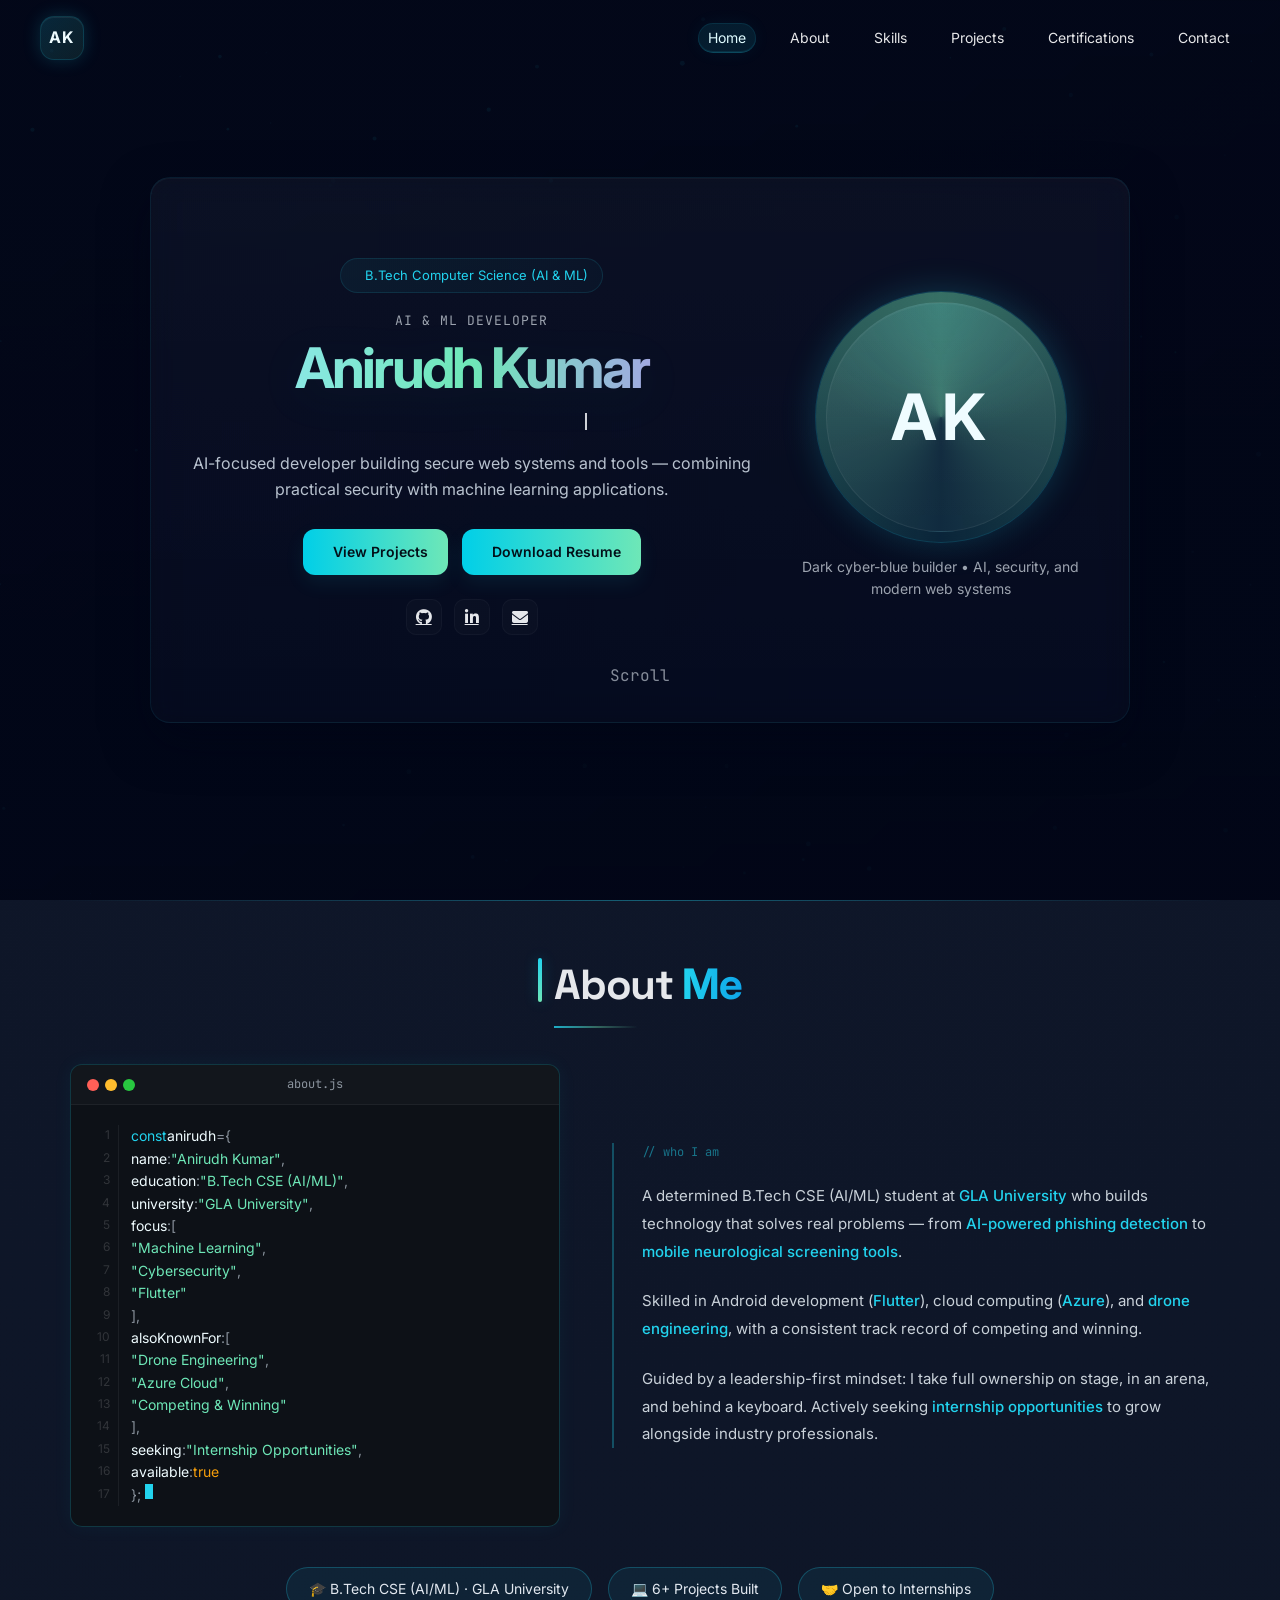
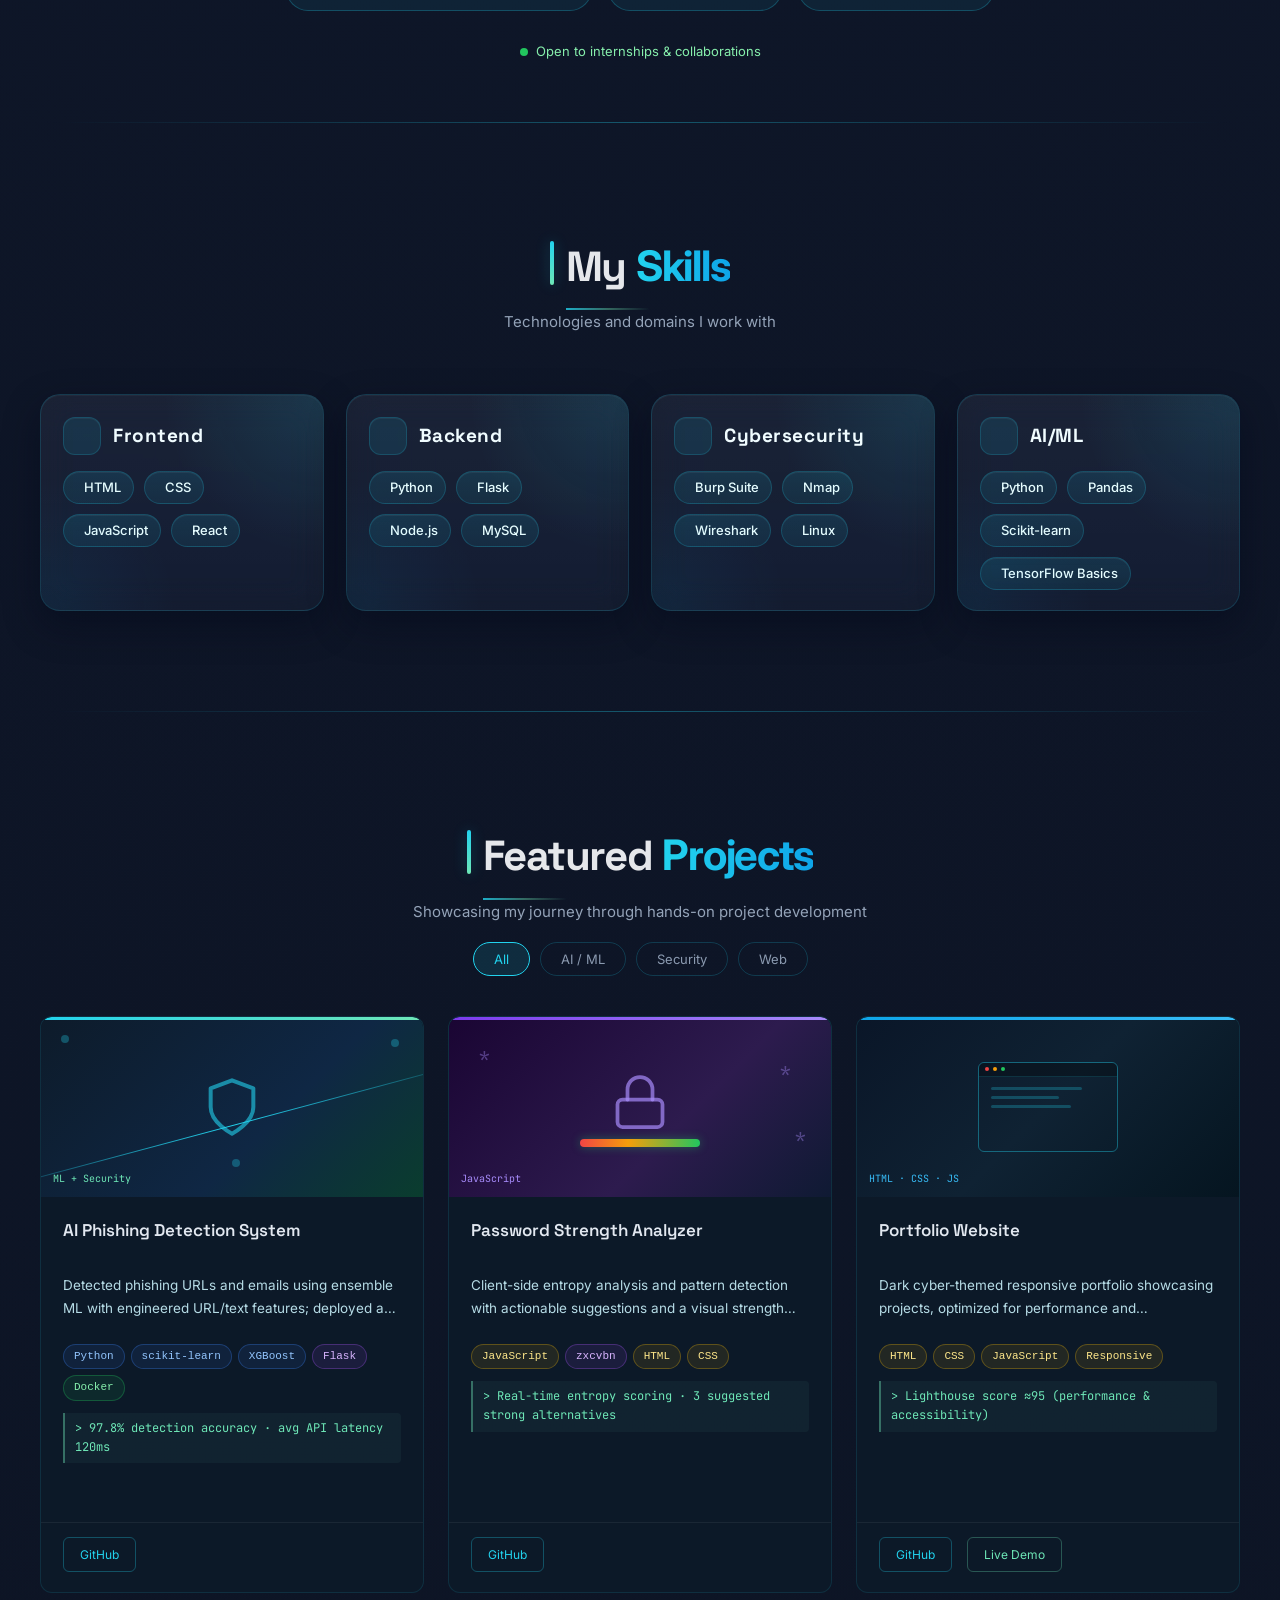
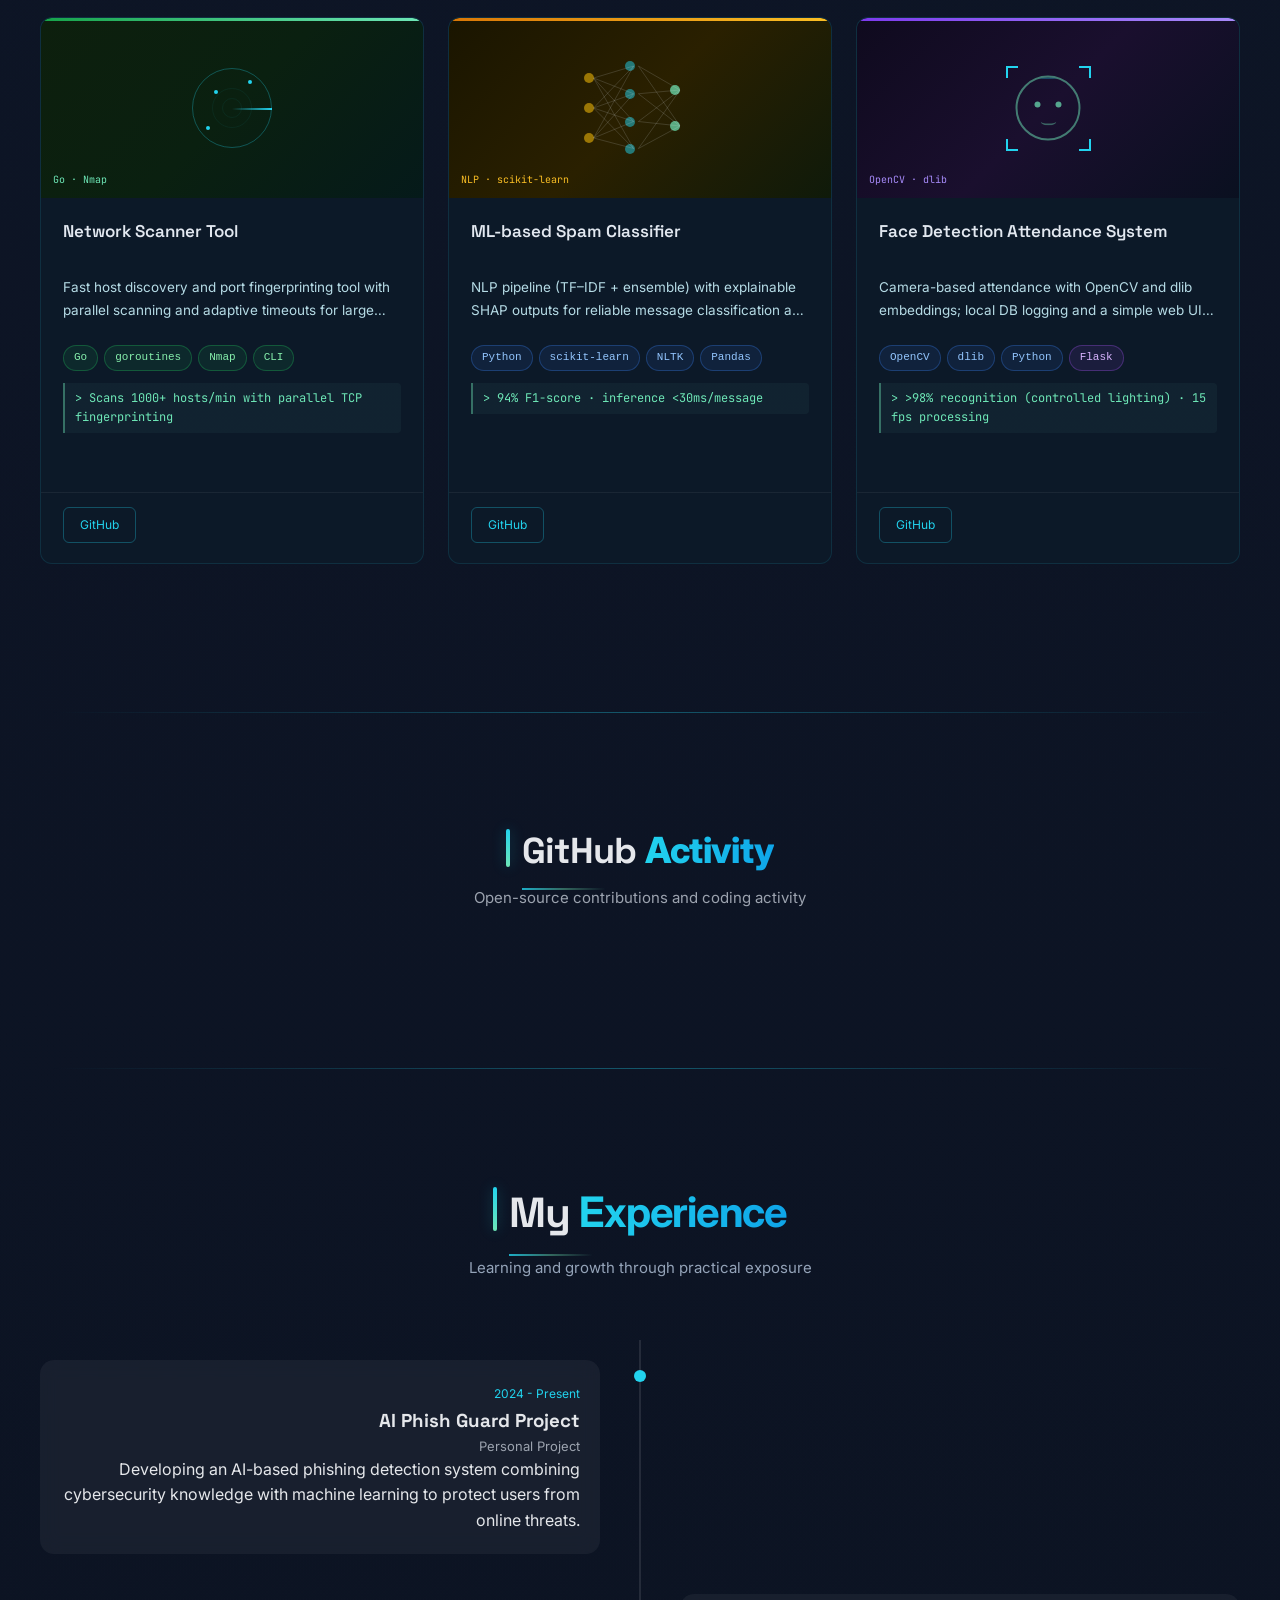
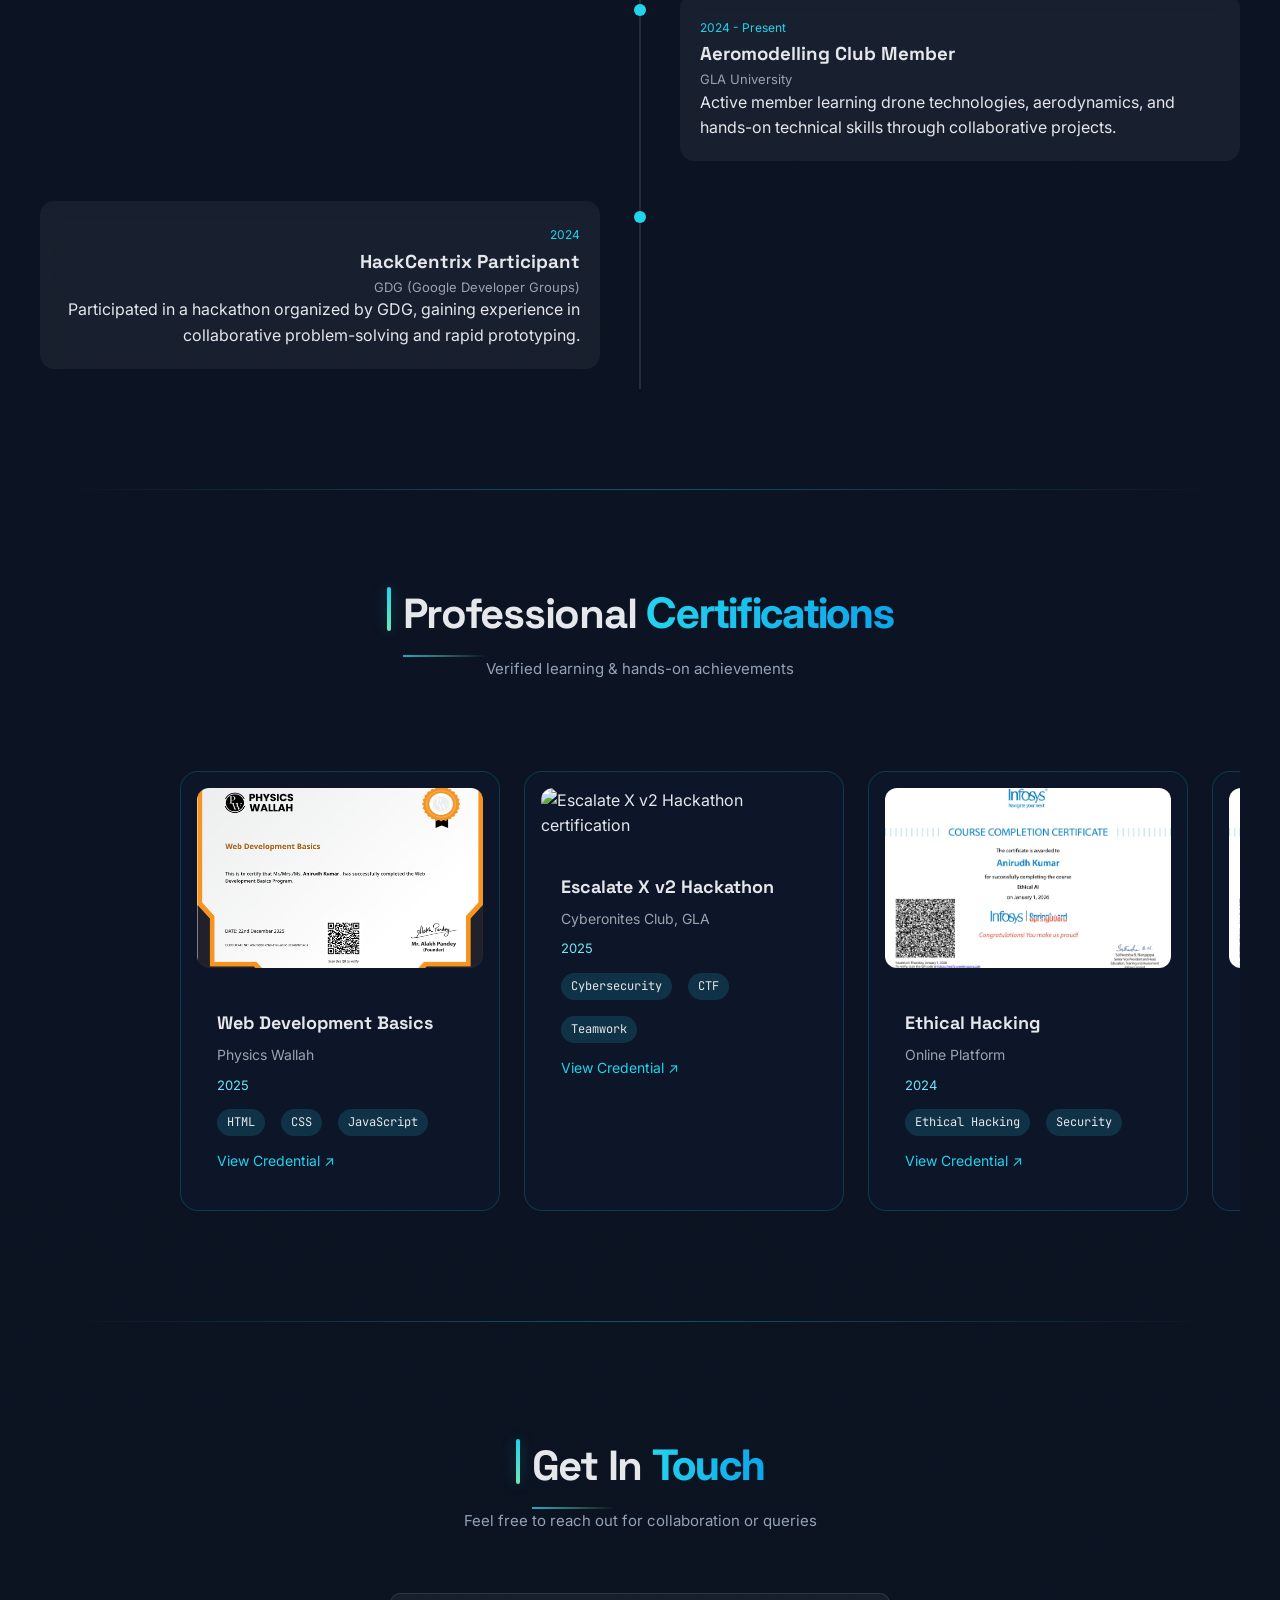
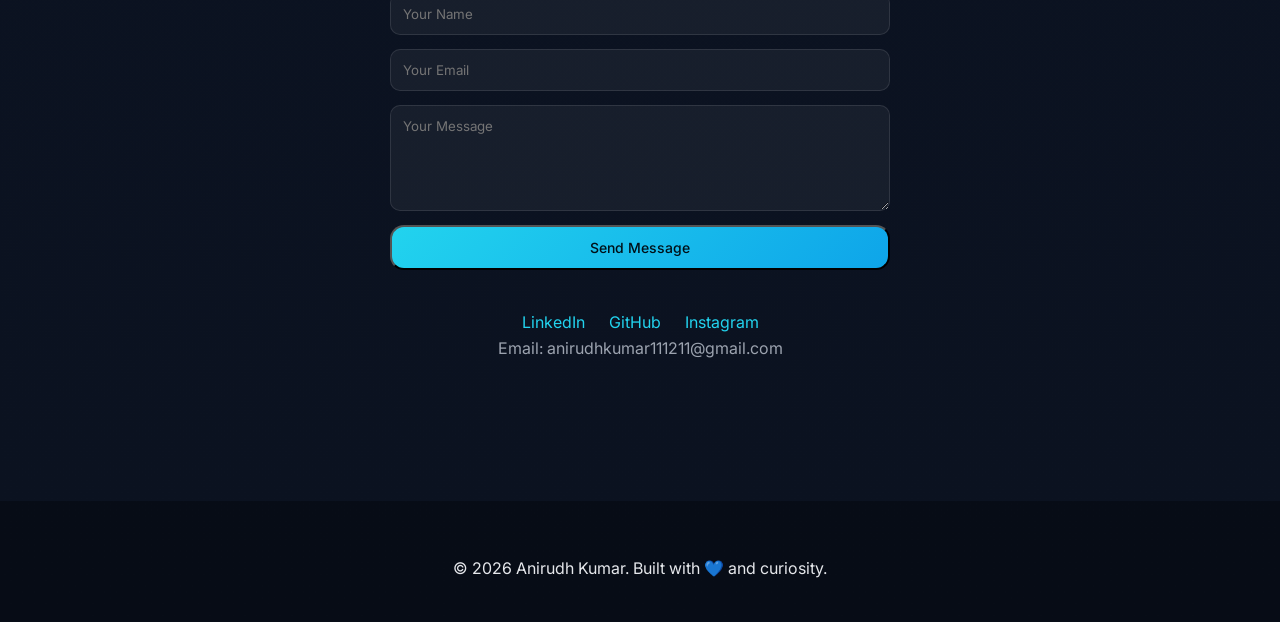
==== commit bc60be91: "Update 1.0" ====
--- a/index.html
+++ b/index.html
@@ -68,6 +68,9 @@
 
   <!-- ═══════════════ HERO ═══════════════ -->
   <section id="home" class="hero">
+    <video class="hero-video" autoplay muted loop playsinline preload="metadata">
+    <source src="assets/images/ocean-video.mp4" type="video/mp4">
+    </video>
     <div class="hero-dots" aria-hidden="true"></div>
     <div class="hero-scanlines" aria-hidden="true"></div>
     <div class="hero-glow hero-glow-1" aria-hidden="true"></div>
--- a/style.css
+++ b/style.css
@@ -42,16 +42,19 @@
 .navbar {
   position: fixed;
   top: 0;
+  left: 0;
   width: 100%;
   padding: 16px 40px;
   display: flex;
   justify-content: space-between;
   align-items: center;
-  background: rgba(8, 14, 26, 0.18);
-  backdrop-filter: blur(0px);
-  border-bottom: 1px solid transparent;
-  transition: transform 220ms ease, background 220ms ease, backdrop-filter 220ms ease, box-shadow 220ms ease;
-  z-index: 120;
+  z-index: 1000;
+  background: transparent;
+  backdrop-filter: none;
+  border-bottom: none;
+  transition: background 0.3s ease,
+              backdrop-filter 0.3s ease,
+              border-bottom 0.3s ease;
 }
 
 .navbar.is-glass {
@@ -103,7 +106,7 @@
 
 .navbar nav a {
   margin-left: 20px;
-  color: var(--text-muted);
+  color: rgba(255, 255, 255, 0.9);
   text-decoration: none;
   font-size: 14px;
   padding: 6px 10px;
@@ -112,7 +115,7 @@
 }
 
 .navbar nav a:hover {
-  color: var(--accent);
+  color: #22d3ee;
 }
 
 .logo {
@@ -149,95 +152,175 @@
 }
 
 /* =========================
-   HERO – IMAGE BACKGROUND
+   HERO – VIDEO BACKGROUND
 ========================= */
 
 .hero {
   position: relative;
   min-height: 100vh;
+  margin-top: 0;
+  padding-top: 0;
+
   display: flex;
   align-items: center;
   justify-content: center;
+
   text-align: center;
   overflow: hidden;
 
-  /* 🔥 Background image */
+  /* Existing image remains as fallback */
   background:
-    linear-gradient(rgba(2, 6, 23, 0.76), rgba(2, 6, 23, 0.88)),
+    linear-gradient(
+      rgba(2, 6, 23, 0.72),
+      rgba(2, 6, 23, 0.88)
+    ),
     url("assets/images/hero-bg.jpg");
 
   background-size: cover;
-  background-position: center;
+  background-position: center top;
   background-repeat: no-repeat;
 }
 
-/* optional texture overlay */
+
+/* =========================
+   HERO – BACKGROUND VIDEO
+========================= */
+
+.hero-video {
+  position: absolute;
+  inset: 0;
+
+  width: 100%;
+  height: 100%;
+
+  object-fit: cover;
+  object-position: center;
+
+  z-index: 0;
+
+  pointer-events: none;
+
+  display: block;
+}
+
+
+/* =========================
+   HERO – DARK VIDEO OVERLAY
+========================= */
+
 .hero-overlay {
   position: absolute;
   inset: 0;
-  background: radial-gradient(
-    circle at bottom,
-    rgba(34, 211, 238, 0.15),
-    transparent 70%
-  );
+
+  width: 100%;
+  height: 100%;
+
+  background:
+    linear-gradient(
+      135deg,
+      rgba(2, 6, 23, 0.58),
+      rgba(2, 6, 23, 0.72)
+    );
+
+  z-index: 1;
+
   pointer-events: none;
-  z-index: 1;
-}
-
-.hero-dots {
-  position: absolute;
-  top: -10%;
-  left: -10%;
-  width: 120%;
-  height: 120%;
-  background-image:
-    radial-gradient(circle at 1.5px 1.5px, rgba(34, 211, 238, 0.15) 1.5px, transparent 0);
-  background-size: 30px 30px;
-  opacity: 0.45;
-  animation: dotsDrift 30s linear infinite;
-  pointer-events: none;
-  z-index: 1;
-}
-
-.hero-scanlines {
-  position: absolute;
-  inset: 0;
-  background: repeating-linear-gradient(
-    to bottom,
-    rgba(255, 255, 255, 0.03) 0px,
-    rgba(255, 255, 255, 0.03) 1px,
-    transparent 1px,
-    transparent 4px
-  );
-  pointer-events: none;
-  z-index: 1;
-}
+}
+
+
+/* =========================
+   HERO – GLOW EFFECTS
+========================= */
 
 .hero-glow {
   position: absolute;
+
   border-radius: 50%;
+
   filter: blur(130px);
+
   pointer-events: none;
+
   z-index: 1;
+
   will-change: transform, opacity;
 }
 
-.hero-glow-1 {
-  top: -10%;
-  left: 10%;
-  width: 600px;
-  height: 600px;
-  background: radial-gradient(circle, rgba(34, 211, 238, 0.18) 0%, transparent 70%);
-  animation: floatGlow1 28s ease-in-out infinite alternate;
-}
-
+
+/* If you have hero-glow-2 */
 .hero-glow-2 {
-  bottom: -10%;
-  right: 5%;
-  width: 700px;
-  height: 700px;
-  background: radial-gradient(circle, rgba(192, 132, 252, 0.15) 0%, transparent 70%);
-  animation: floatGlow2 34s ease-in-out infinite alternate;
+  position: absolute;
+
+  pointer-events: none;
+
+  z-index: 1;
+}
+
+
+/* =========================
+   HERO – MAIN CONTENT
+========================= */
+
+.hero-content {
+  position: relative;
+
+  z-index: 2;
+
+  width: 100%;
+}
+
+
+/* =========================
+   HERO – CONTENT GRID
+========================= */
+
+.hero-grid {
+  position: relative;
+  z-index: 2;
+}
+
+
+/* =========================
+   HERO – RESPONSIVE VIDEO
+========================= */
+
+@media (max-width: 768px) {
+  .hero-video {
+    object-position: center center;
+  }
+
+  .hero-overlay {
+    background:
+      linear-gradient(
+        135deg,
+        rgba(2, 6, 23, 0.68),
+        rgba(2, 6, 23, 0.82)
+      );
+  }
+}
+
+
+/* =========================
+   HERO – REDUCED MOTION
+========================= */
+
+@media (prefers-reduced-motion: reduce) {
+  .hero-video {
+    display: none;
+  }
+
+  .hero {
+    background:
+      linear-gradient(
+        rgba(2, 6, 23, 0.72),
+        rgba(2, 6, 23, 0.88)
+      ),
+      url("assets/images/hero-bg.jpg");
+
+    background-size: cover;
+    background-position: center top;
+    background-repeat: no-repeat;
+  }
 }
 
 @keyframes dotsDrift {
@@ -357,7 +440,7 @@
   max-width: 980px;
   background: linear-gradient(180deg, rgba(255,255,255,0.04), rgba(255,255,255,0.02));
   border: 1px solid rgba(34,211,238,0.08);
-  padding: 44px 34px 26px;
+  padding: 80px 34px 26px;
   border-radius: 20px;
   backdrop-filter: blur(12px) saturate(120%);
   box-shadow: 0 18px 46px rgba(2,6,23,0.58), inset 0 1px 0 rgba(255,255,255,0.03);
@@ -2127,7 +2210,6 @@
 }
 
 section,
-.navbar,
 .footer {
   position: relative;
   z-index: 2;
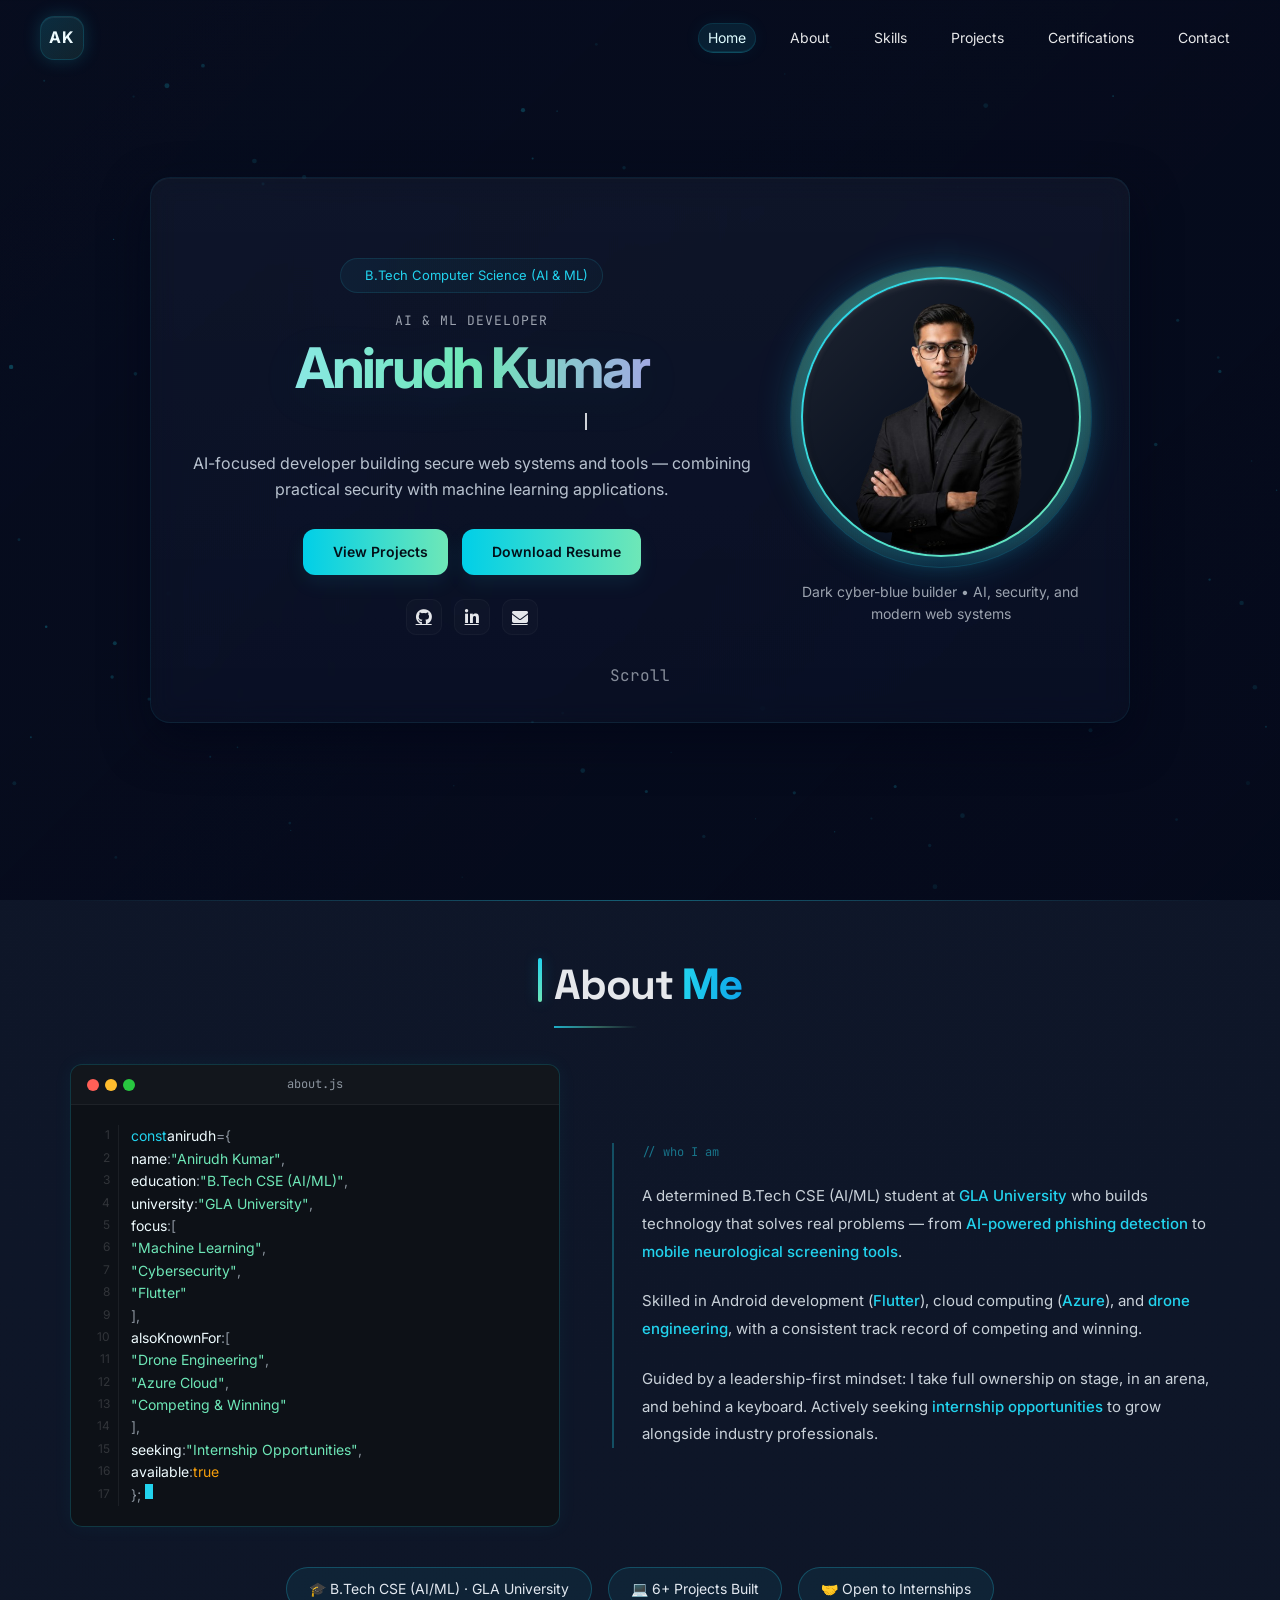
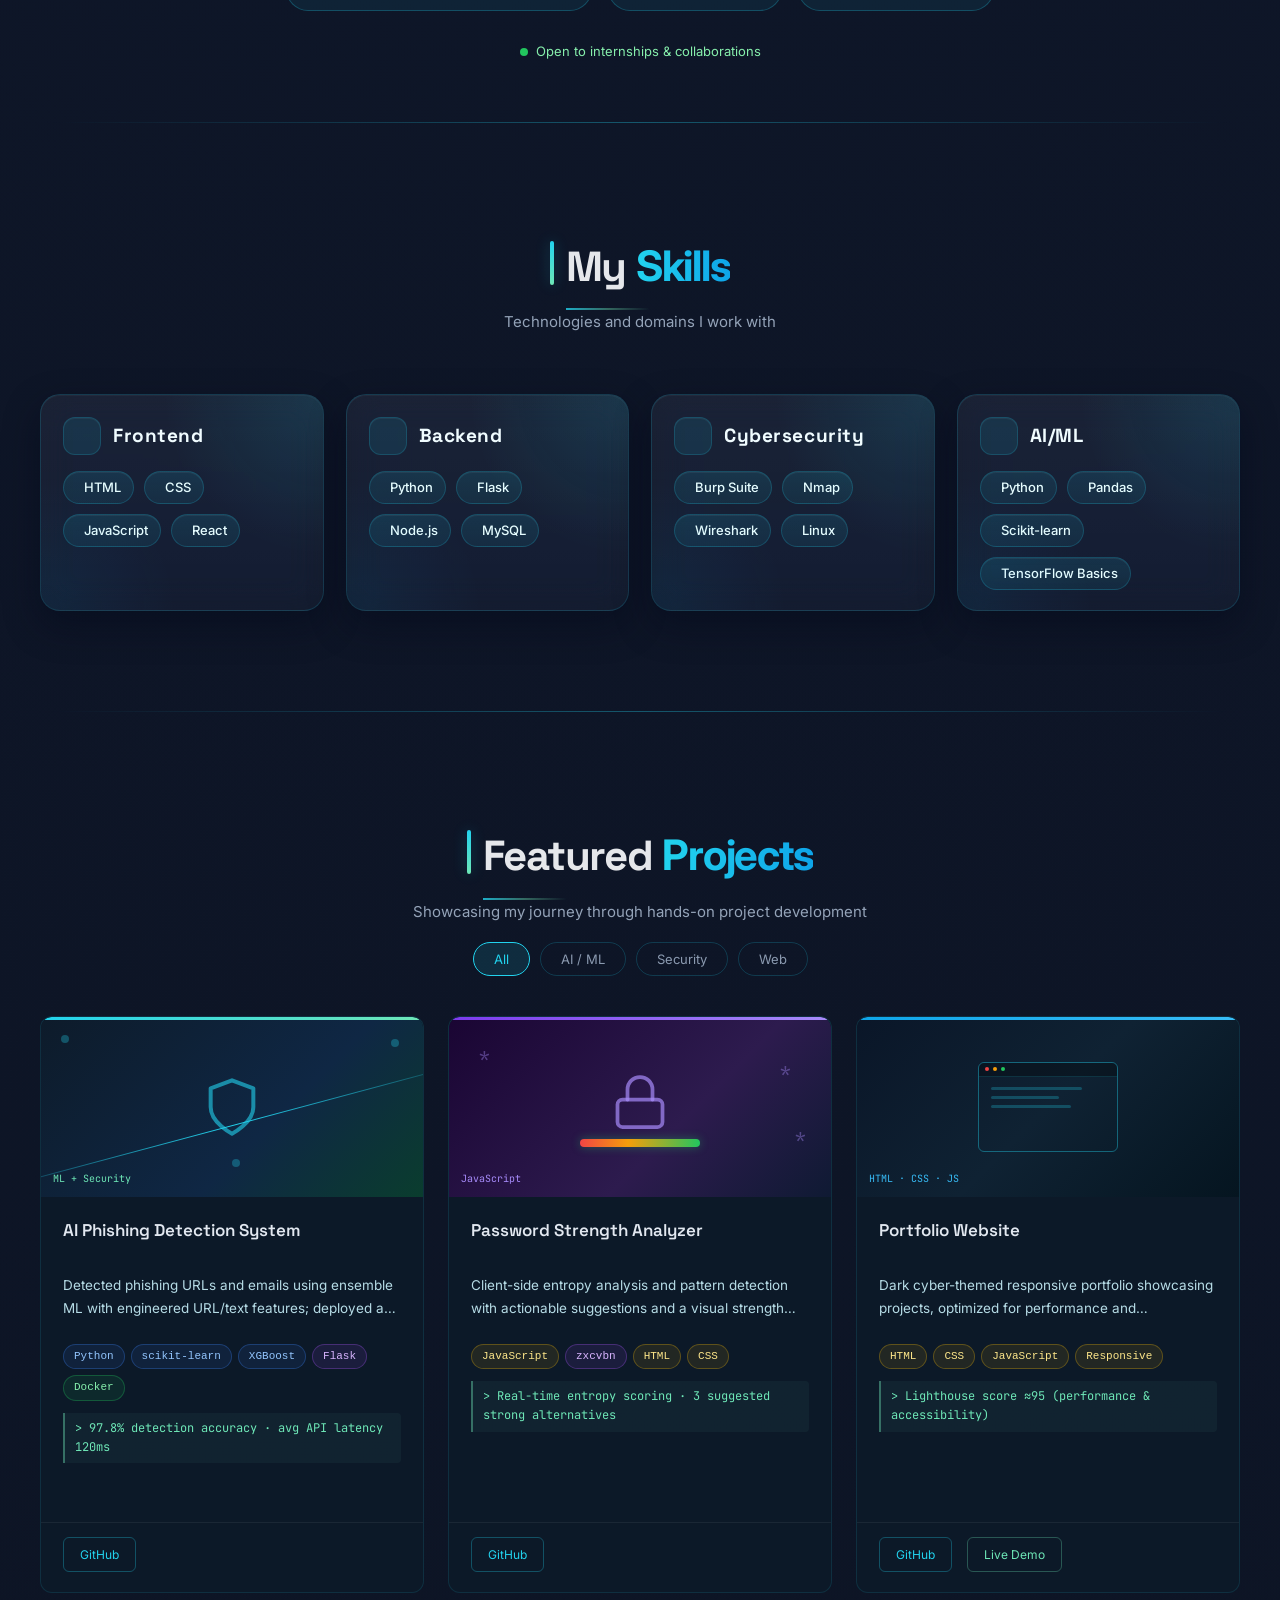
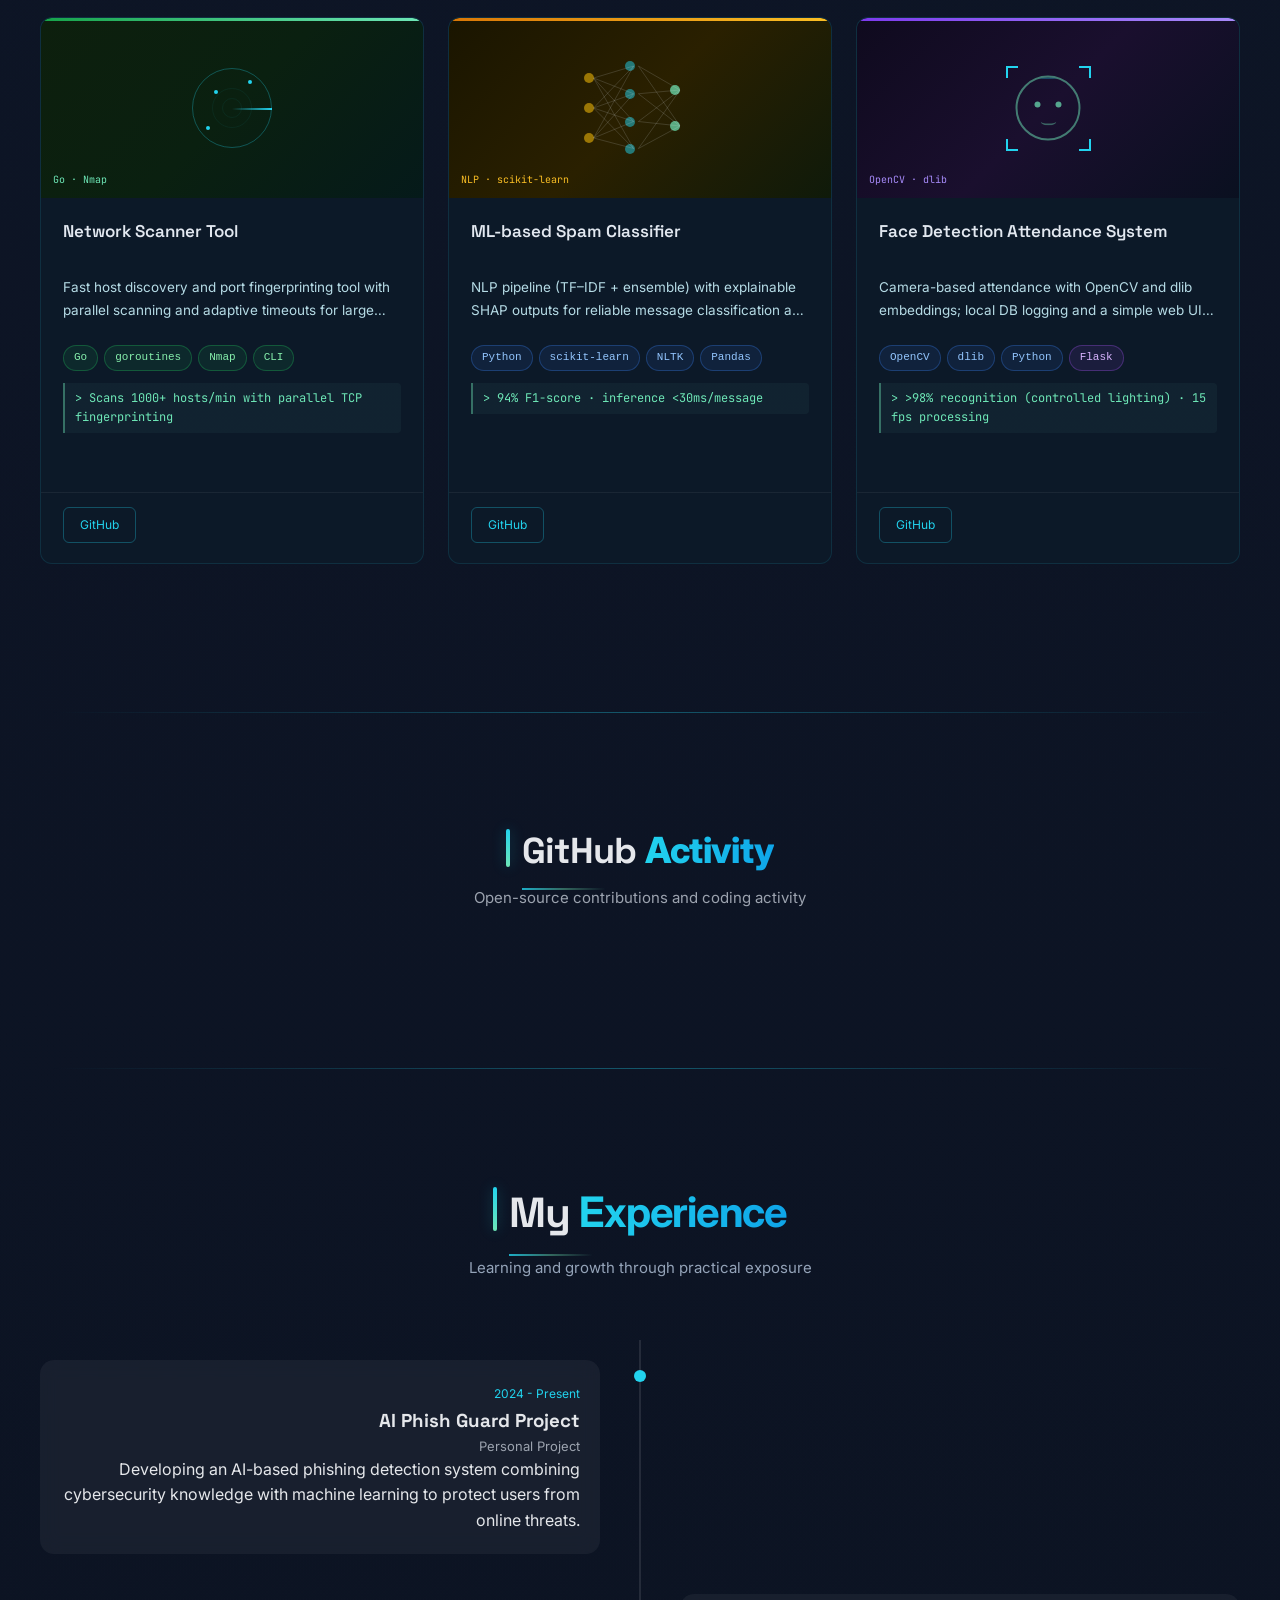
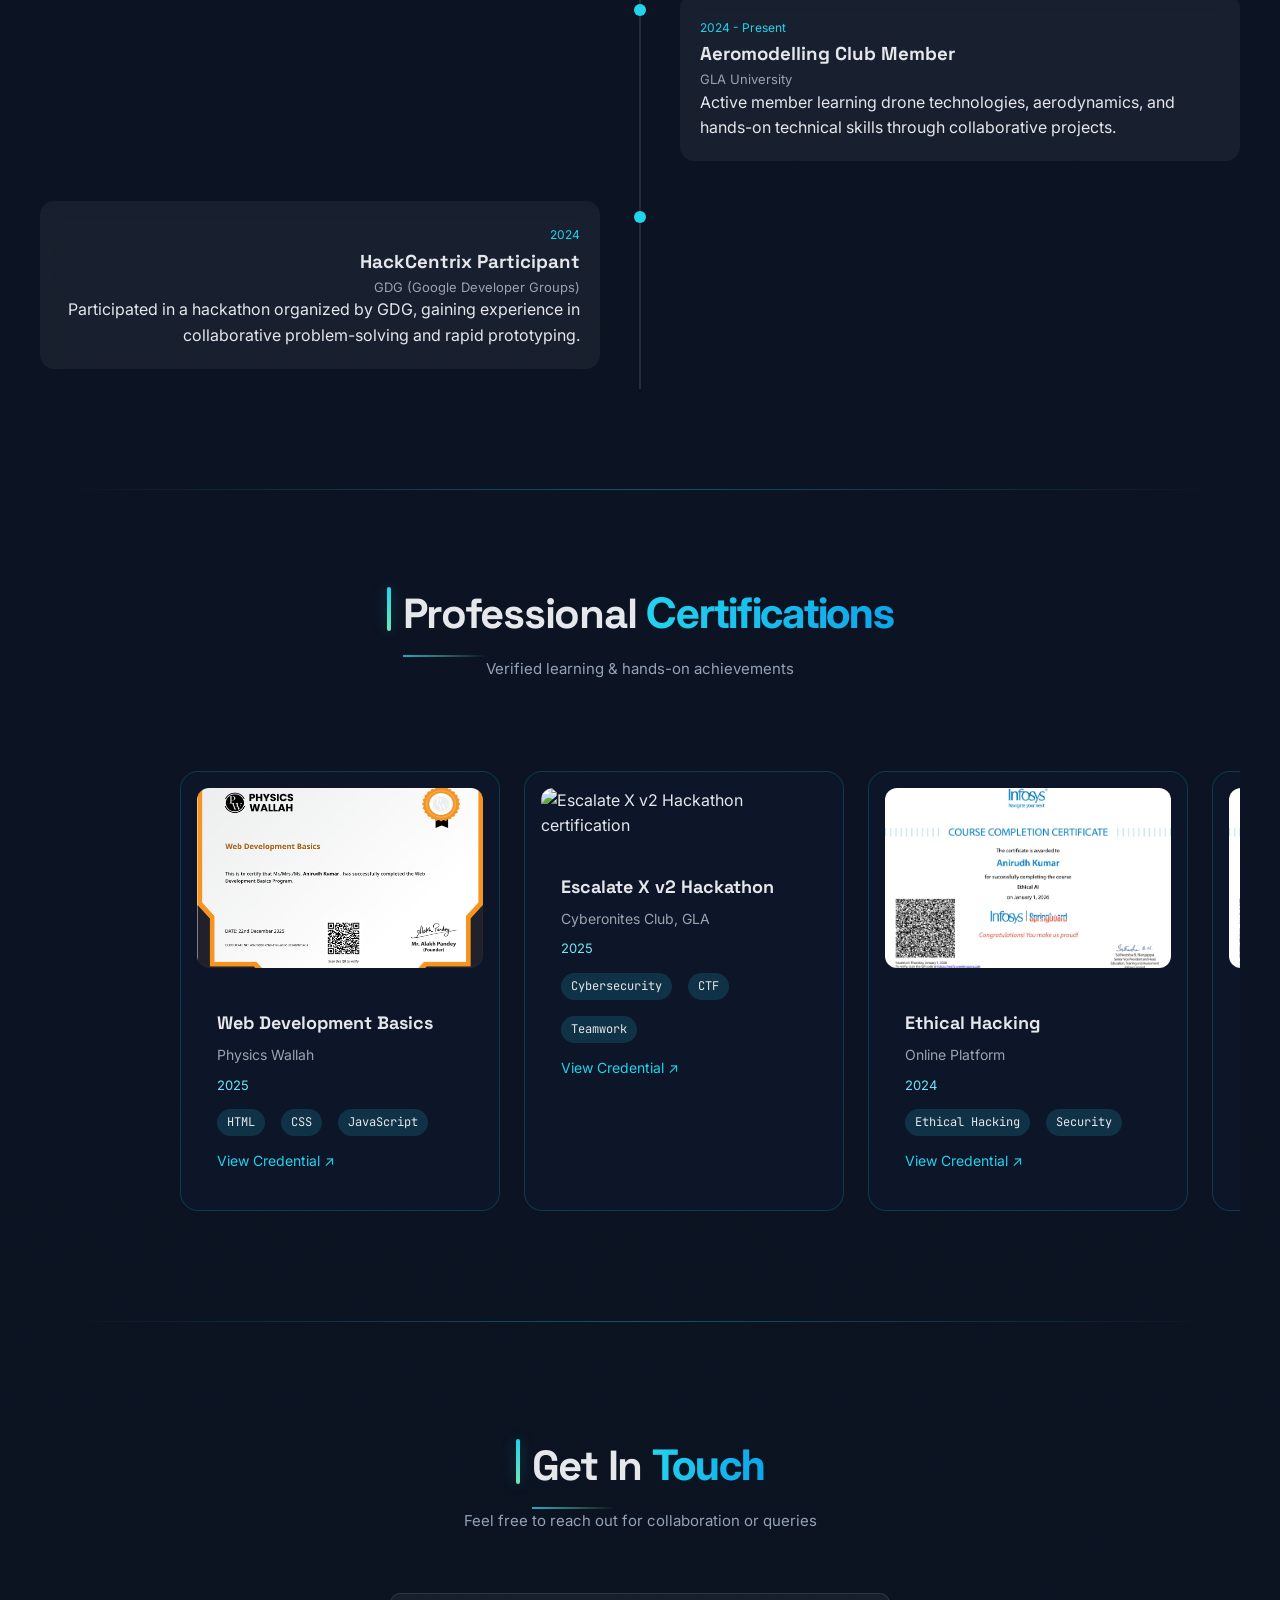
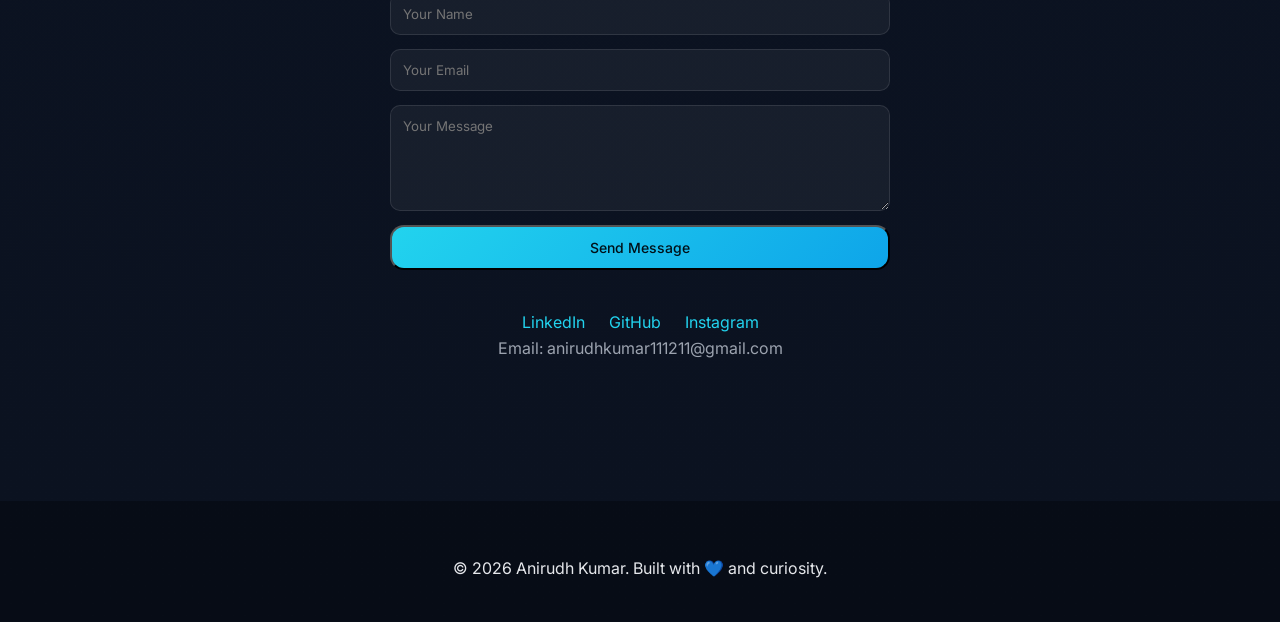
==== commit da16427a: "Update 1.1" ====
--- a/index.html
+++ b/index.html
@@ -128,7 +128,9 @@
 
           <div class="hero-visual" aria-hidden="true">
             <div class="hero-avatar-ring">
-              <div class="hero-avatar">AK</div>
+              <div class="hero-avatar">
+                <img src="assets/images/profile.jpg" alt="Anirudh Kumar">
+              </div>
             </div>
             <p class="hero-visual-caption">Dark cyber-blue builder • AI, security, and modern web systems</p>
           </div>
--- a/style.css
+++ b/style.css
@@ -167,18 +167,6 @@
 
   text-align: center;
   overflow: hidden;
-
-  /* Existing image remains as fallback */
-  background:
-    linear-gradient(
-      rgba(2, 6, 23, 0.72),
-      rgba(2, 6, 23, 0.88)
-    ),
-    url("assets/images/hero-bg.jpg");
-
-  background-size: cover;
-  background-position: center top;
-  background-repeat: no-repeat;
 }
 
 
@@ -518,30 +506,57 @@
 }
 
 .hero-avatar-ring {
-  width: 250px;
-  aspect-ratio: 1;
+  width: 300px;
+  height: 300px;
+  aspect-ratio: 1 / 1;
   border-radius: 50%;
   padding: 10px;
   background: conic-gradient(from 180deg, rgba(34,211,238,0.12), rgba(110,231,183,0.45), rgba(34,211,238,0.12));
   box-shadow: 0 0 0 1px rgba(34,211,238,0.18), 0 0 36px rgba(34,211,238,0.20);
   animation: haloPulse 4.5s ease-in-out infinite;
+  flex-shrink: 0;
 }
 
 .hero-avatar {
   width: 100%;
   height: 100%;
+  aspect-ratio: 1 / 1;
   border-radius: 50%;
-  display: grid;
-  place-items: center;
-  background:
-    radial-gradient(circle at top, rgba(34,211,238,0.10), transparent 55%),
-    linear-gradient(180deg, rgba(255,255,255,0.06), rgba(255,255,255,0.03));
-  border: 1px solid rgba(255,255,255,0.06);
+  overflow: hidden;
+  position: relative;
+  background: 
+    linear-gradient(var(--color-bg), var(--color-bg)) padding-box,
+    linear-gradient(135deg, var(--color-accent-cyan), var(--color-accent-green)) border-box;
+  border: 2.5px solid transparent;
+  display: flex;
+  align-items: center;
+  justify-content: center;
+  box-shadow: 
+    0 0 24px rgba(34, 211, 238, 0.25),
+    inset 0 1px 0 rgba(255, 255, 255, 0.1);
   color: #effcff;
   font-size: 4rem;
   font-weight: 700;
   letter-spacing: 0.08em;
-  box-shadow: inset 0 1px 0 rgba(255,255,255,0.04);
+  flex-shrink: 0;
+}
+
+.hero-avatar img {
+  width: 100%;
+  height: 100%;
+  object-fit: cover;
+  border-radius: 50%;
+  display: block;
+}
+
+.hero-avatar::after {
+  content: '';
+  position: absolute;
+  inset: 0;
+  border-radius: 50%;
+  pointer-events: none;
+  box-shadow: inset 0 2px 6px rgba(255,255,255,0.12), inset 0 -2px 6px rgba(0,0,0,0.4);
+  background: linear-gradient(135deg, rgba(255,255,255,0.08) 0%, transparent 50%);
 }
 
 .hero-visual-caption {
@@ -675,6 +690,11 @@
   .hero-visual {
     order: -1;
   }
+
+  .hero-avatar-ring {
+    width: 250px;
+    height: 250px;
+  }
 }
 
 @media (max-width: 720px) {
@@ -688,7 +708,8 @@
   }
 
   .hero-avatar-ring {
-    width: 190px;
+    width: 200px;
+    height: 200px;
   }
 
   .hero-avatar {
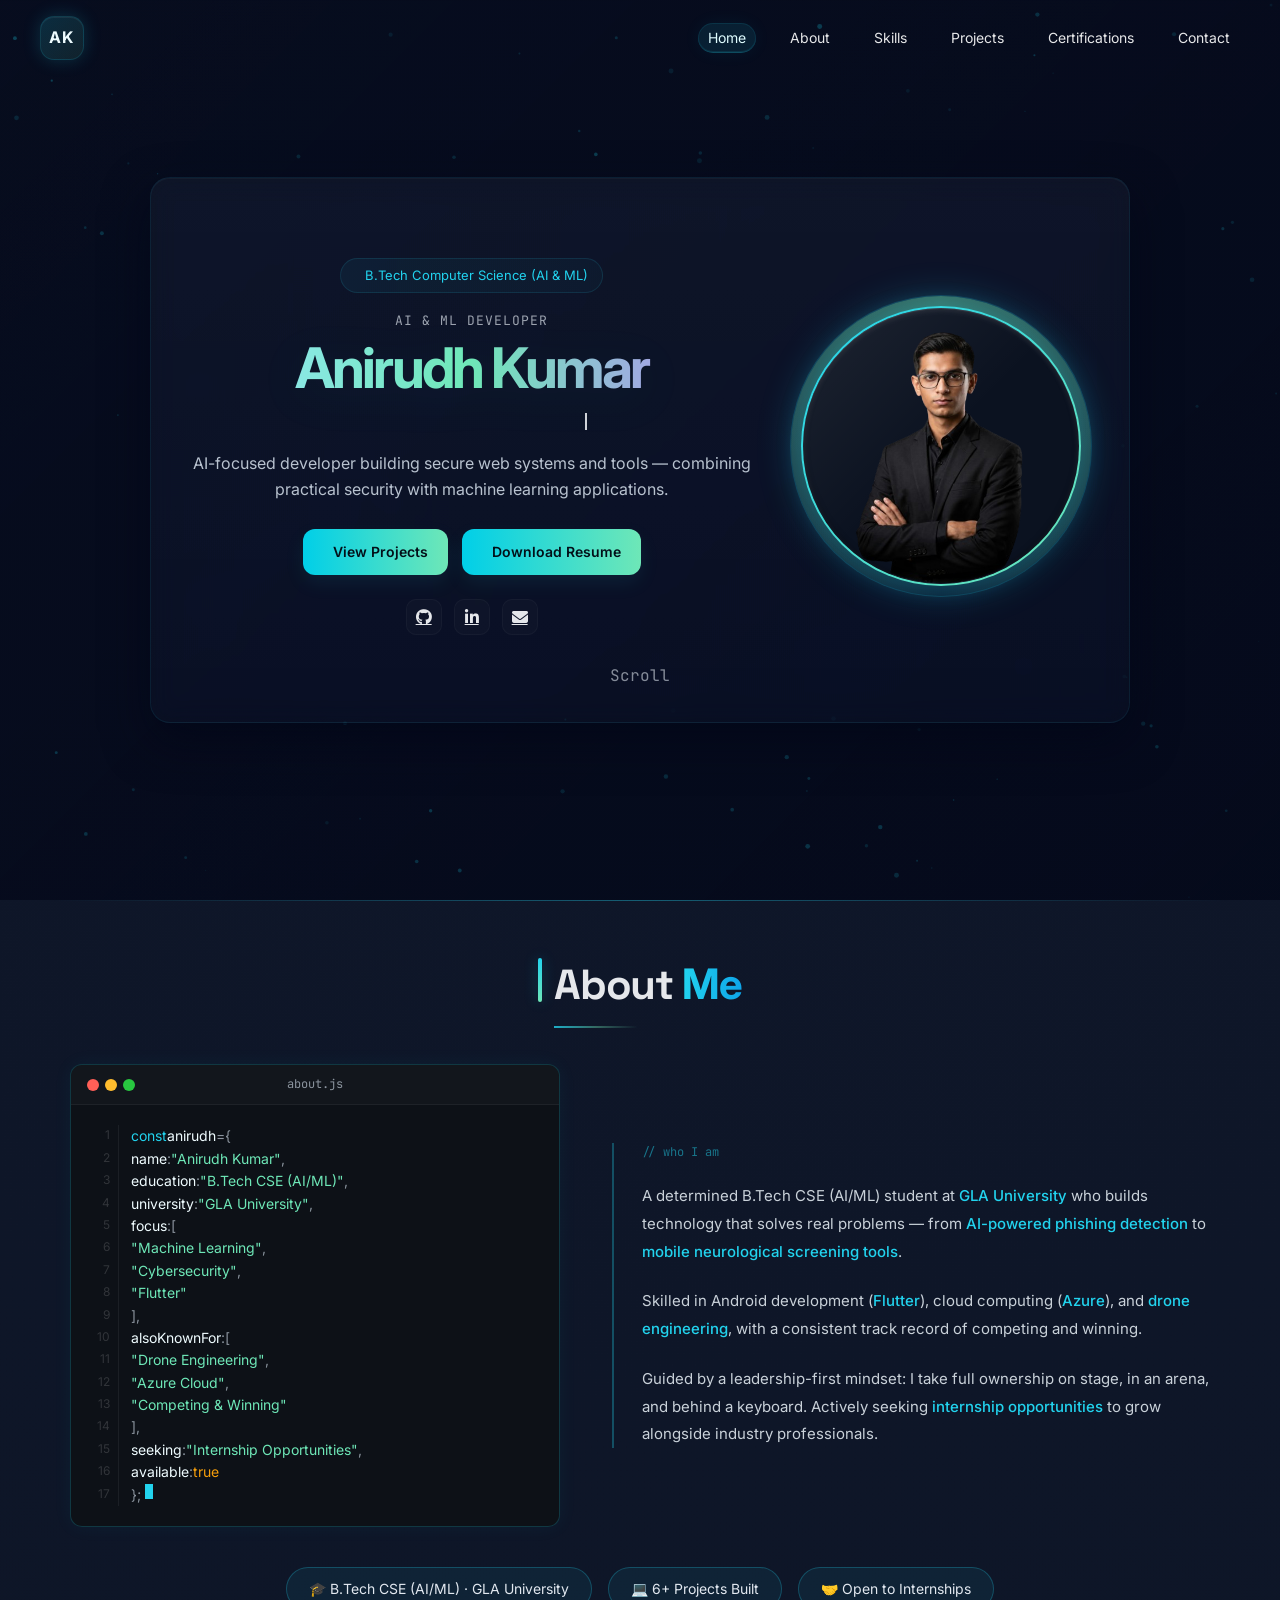
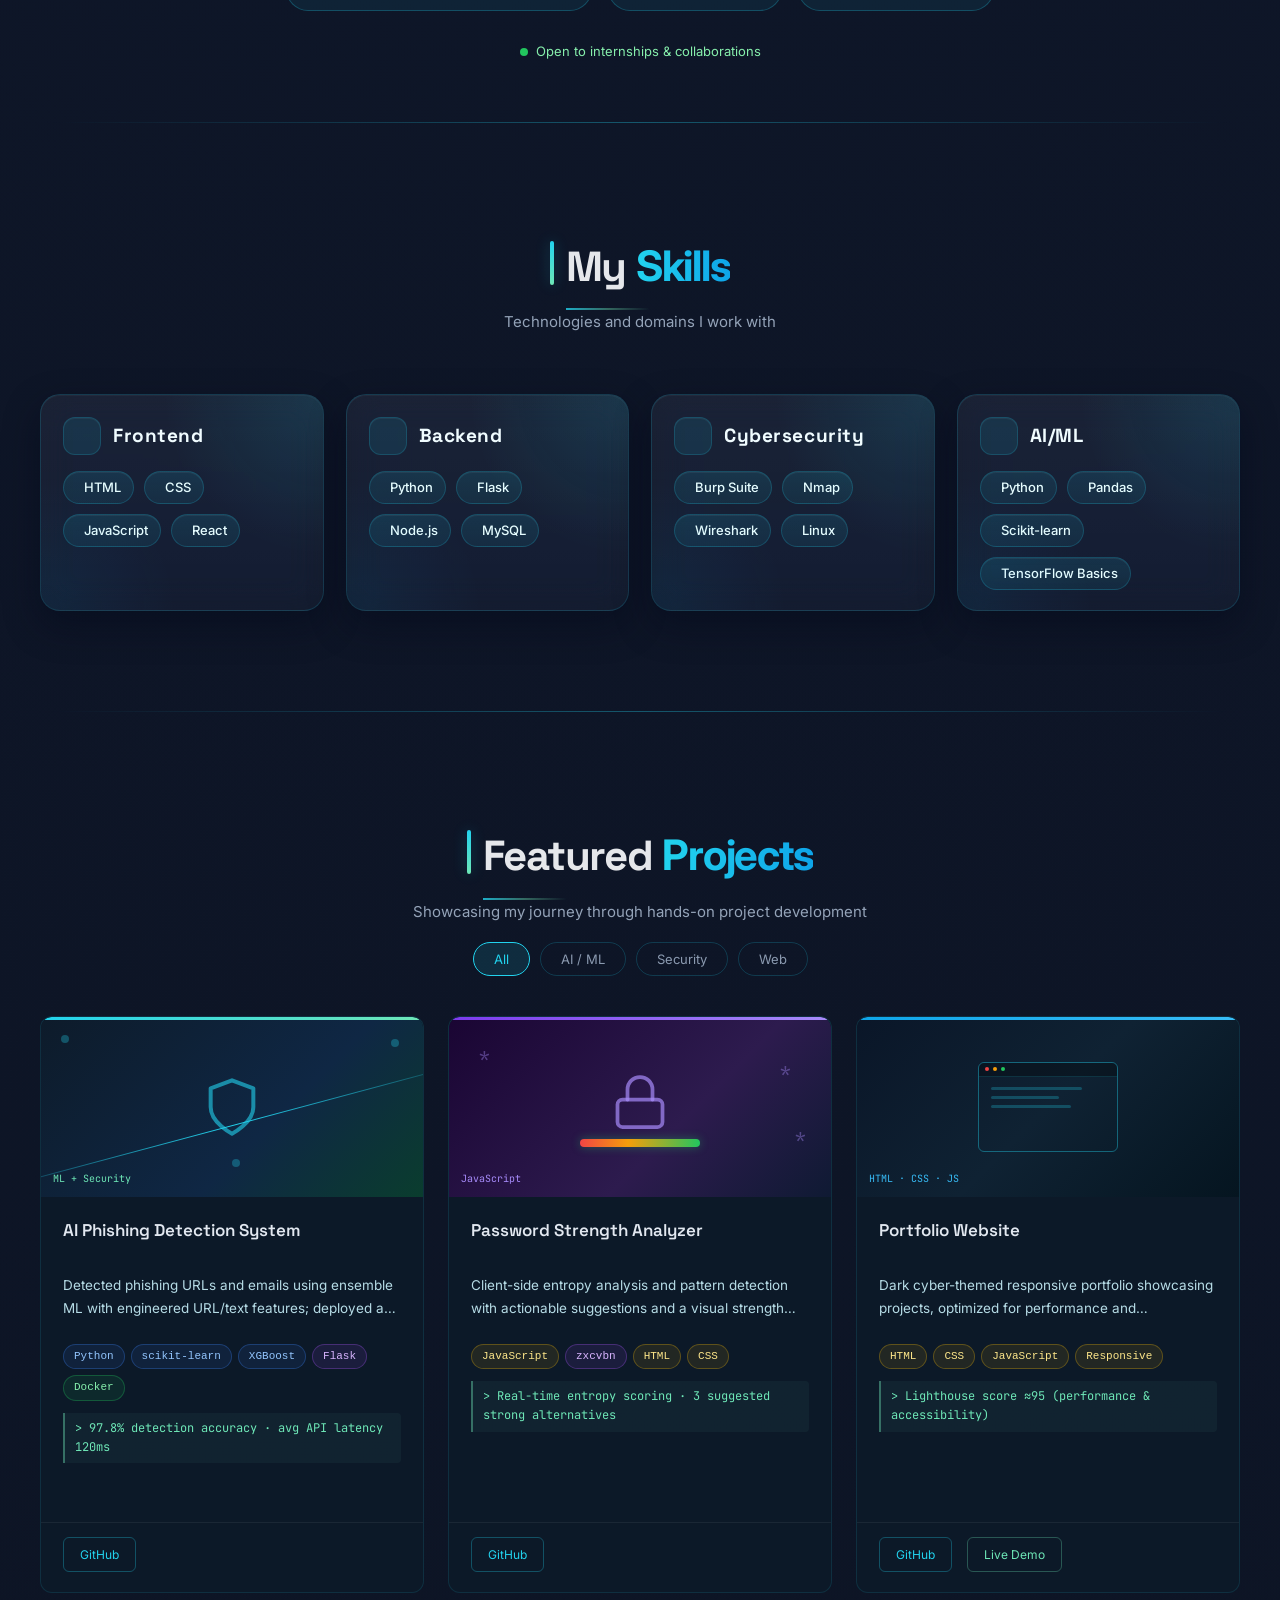
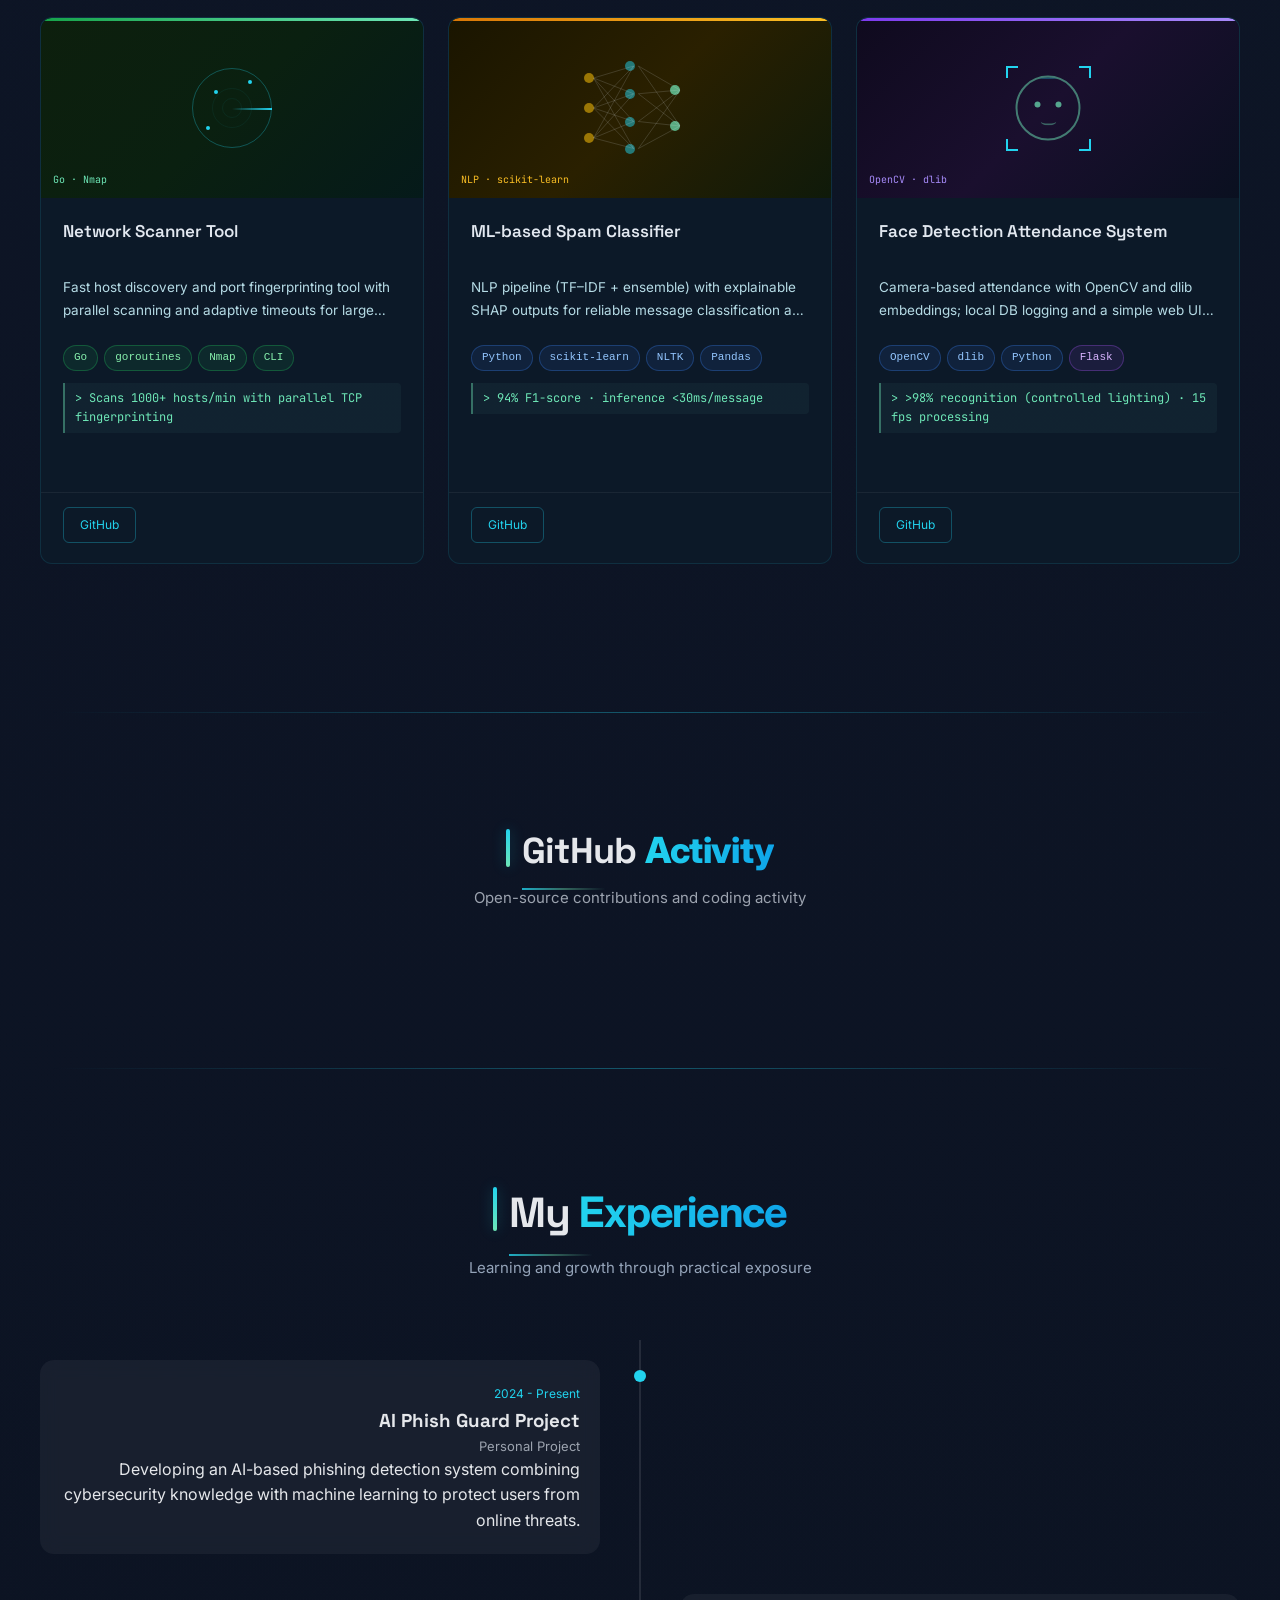
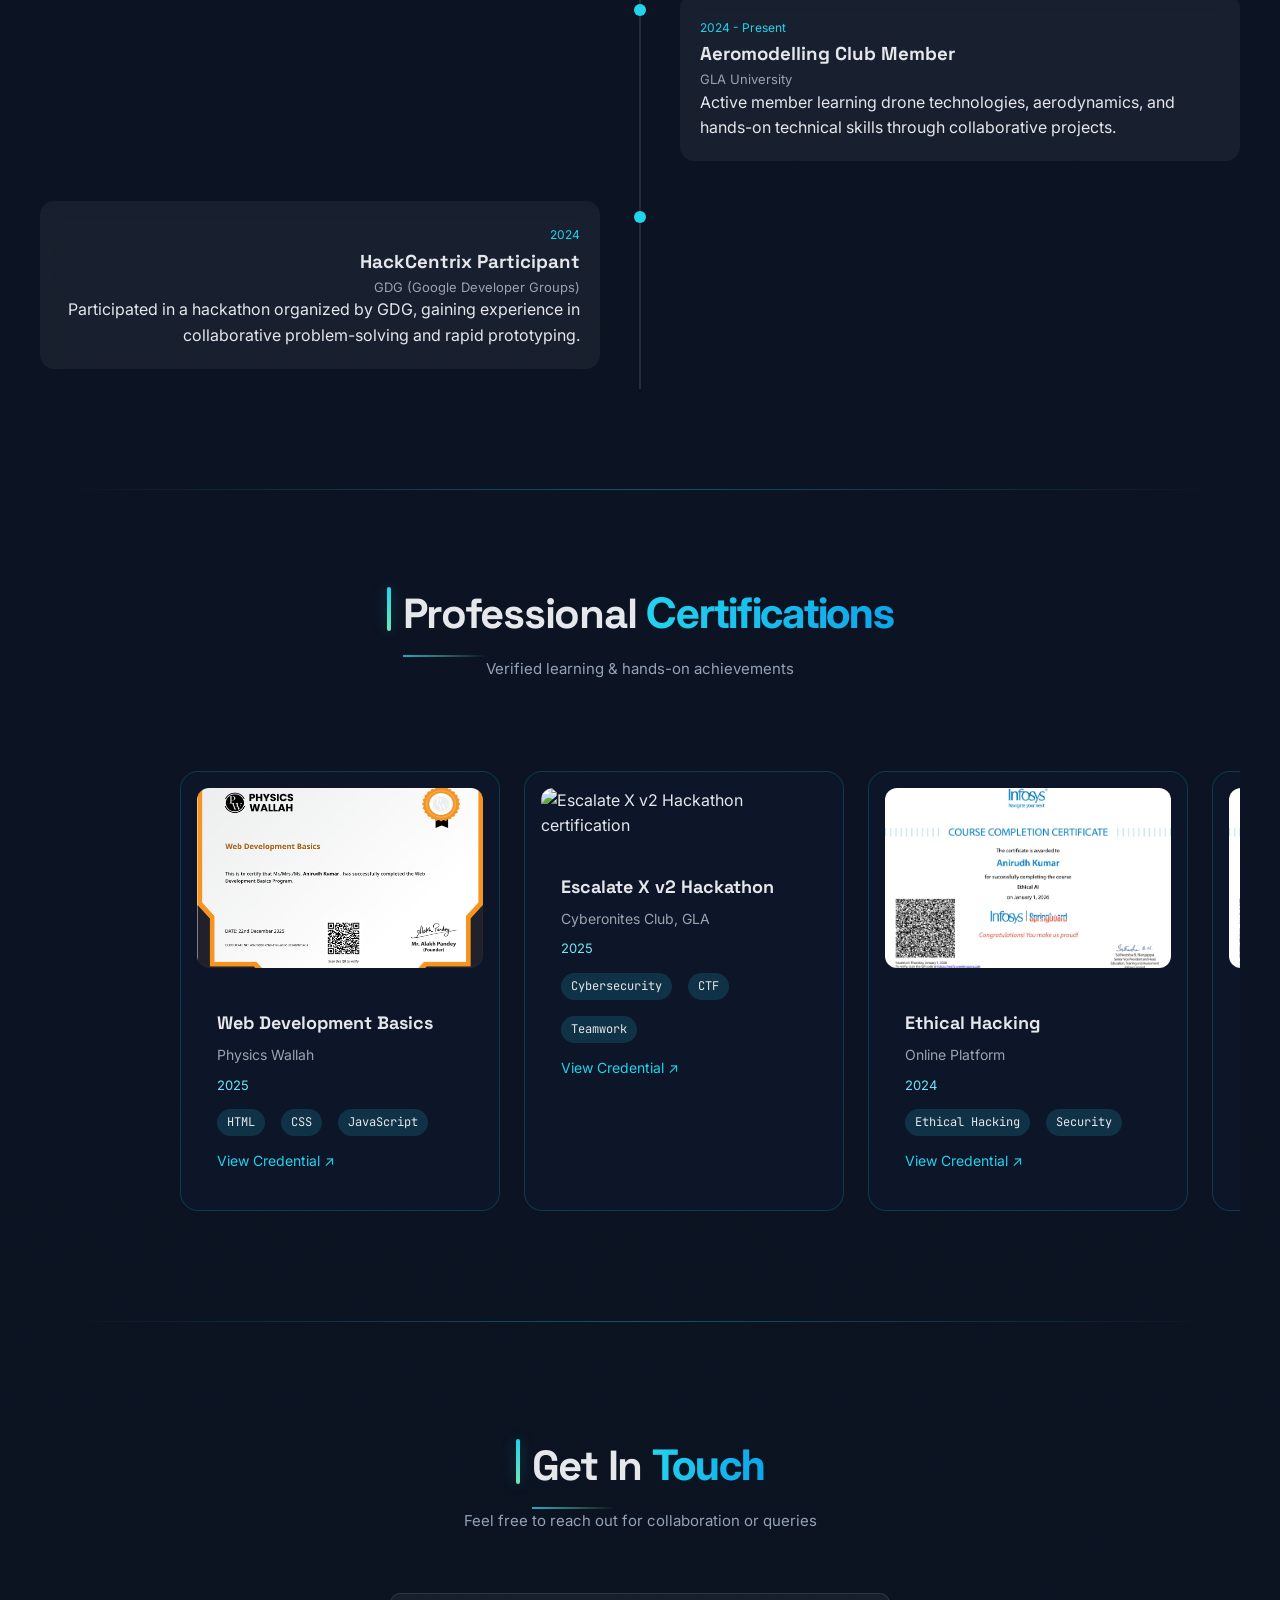
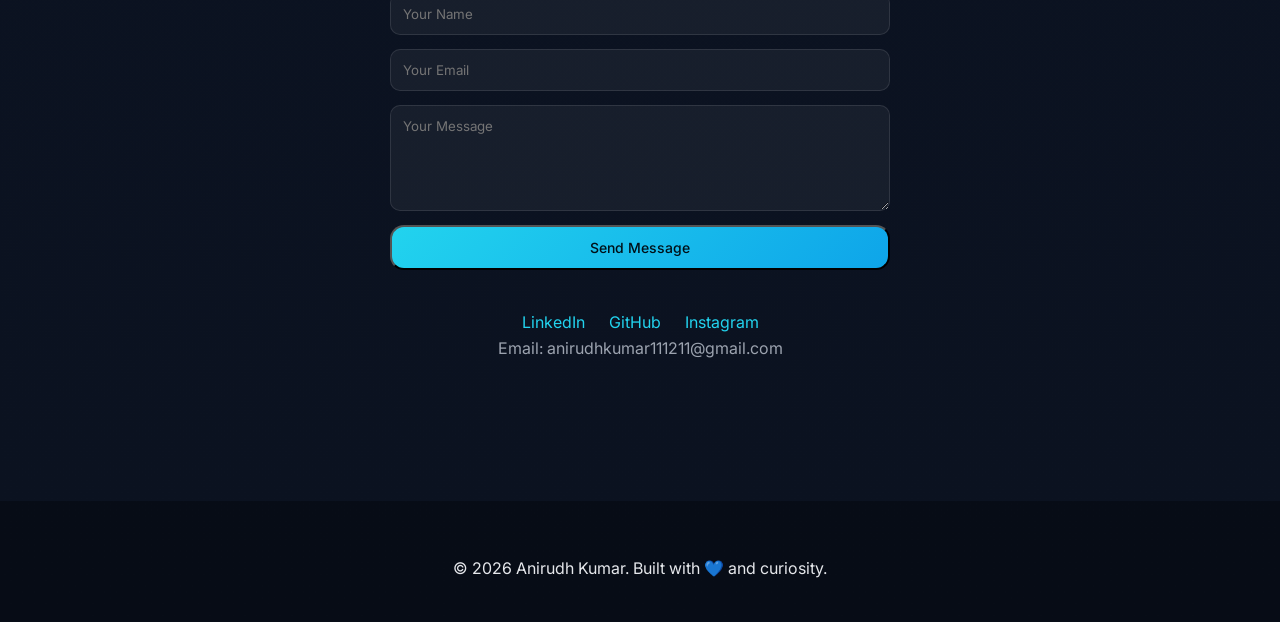
==== commit 6d7f4ca8: "Update 1.2" ====
--- a/index.html
+++ b/index.html
@@ -132,7 +132,6 @@
                 <img src="assets/images/profile.jpg" alt="Anirudh Kumar">
               </div>
             </div>
-            <p class="hero-visual-caption">Dark cyber-blue builder • AI, security, and modern web systems</p>
           </div>
         </div>
 
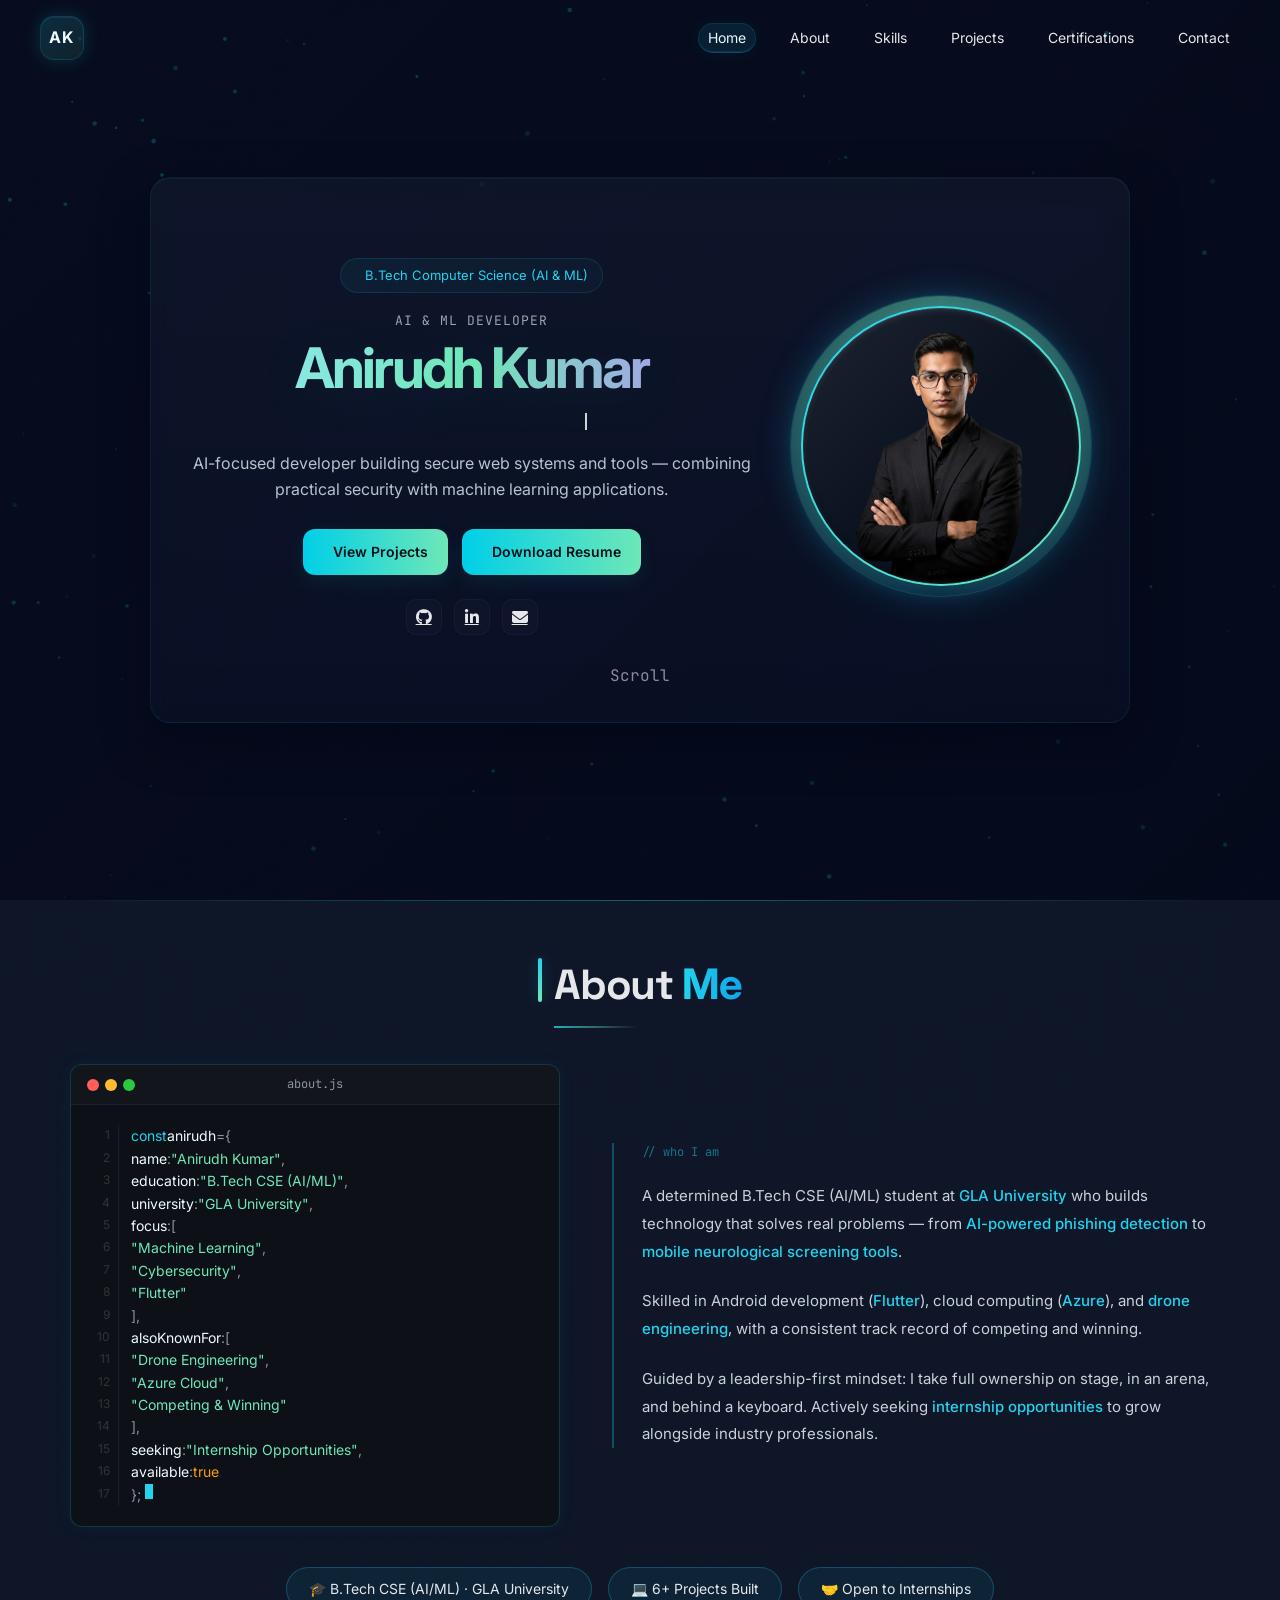
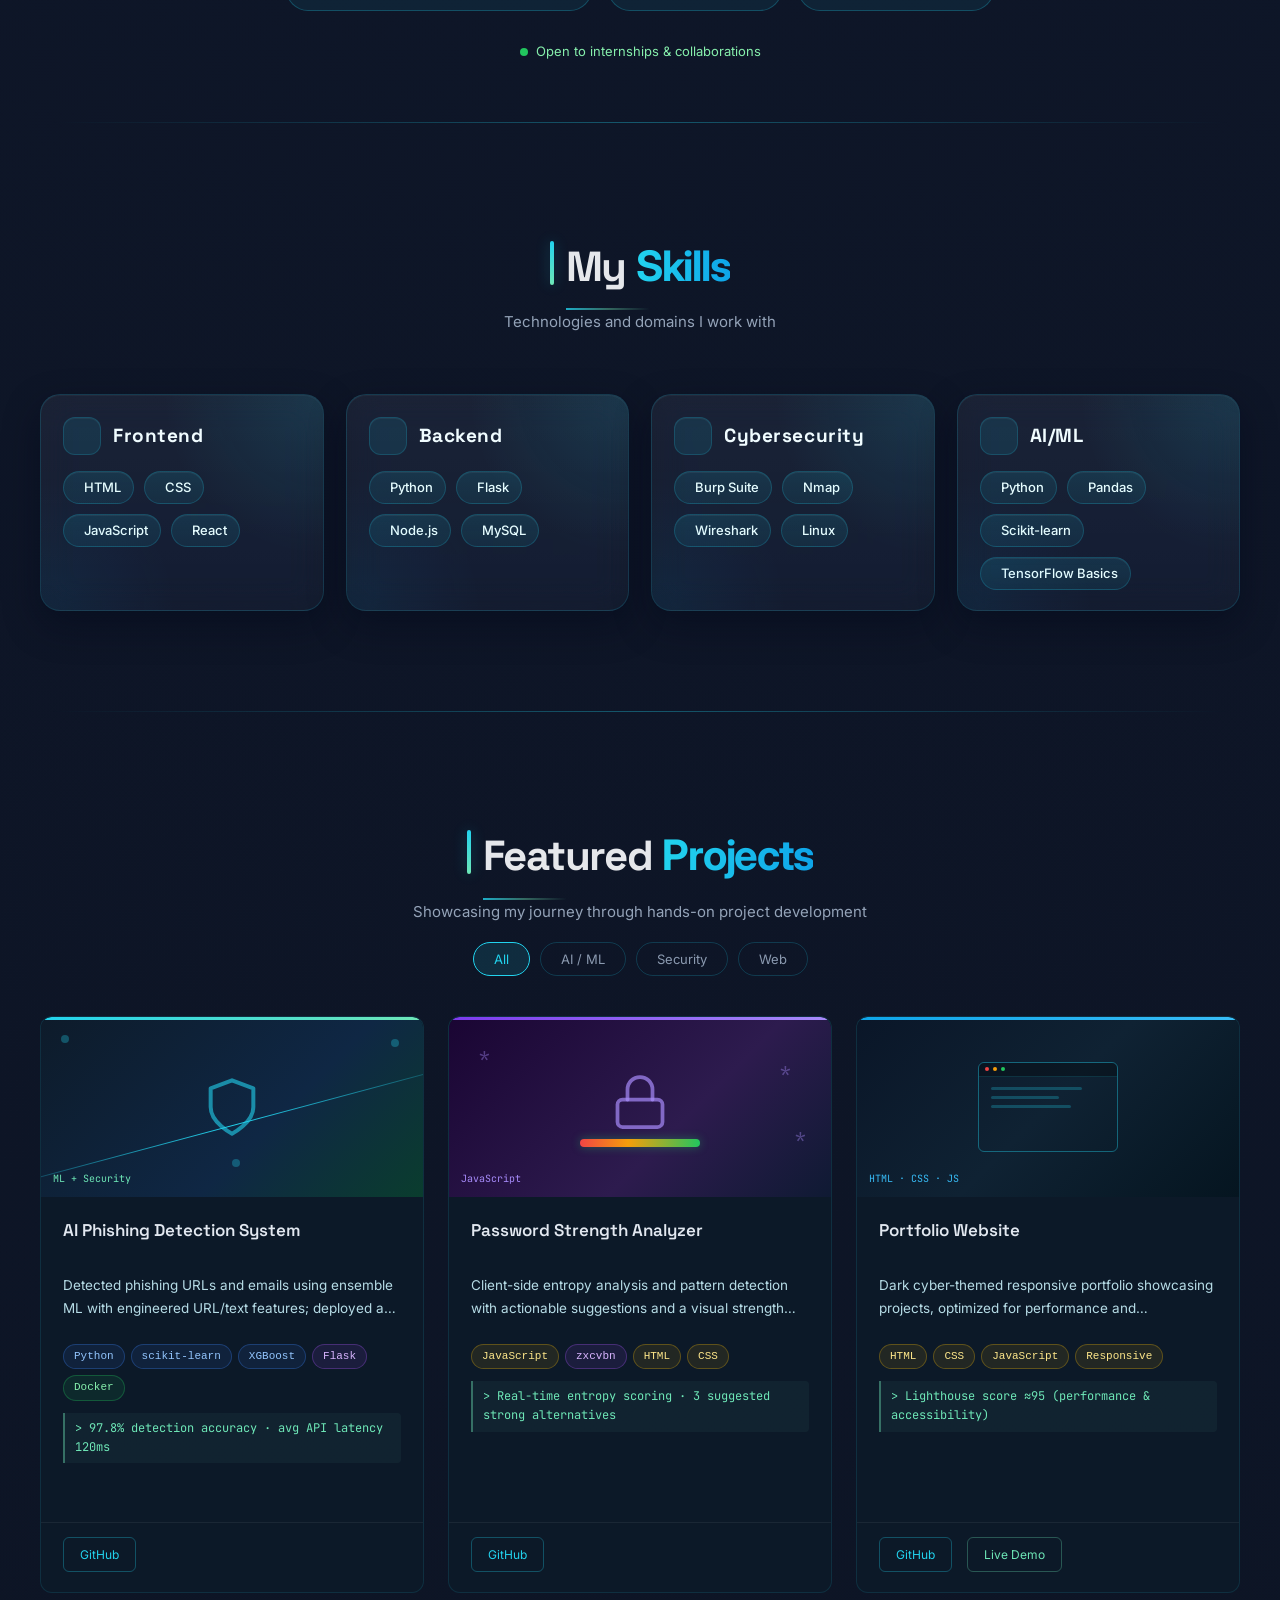
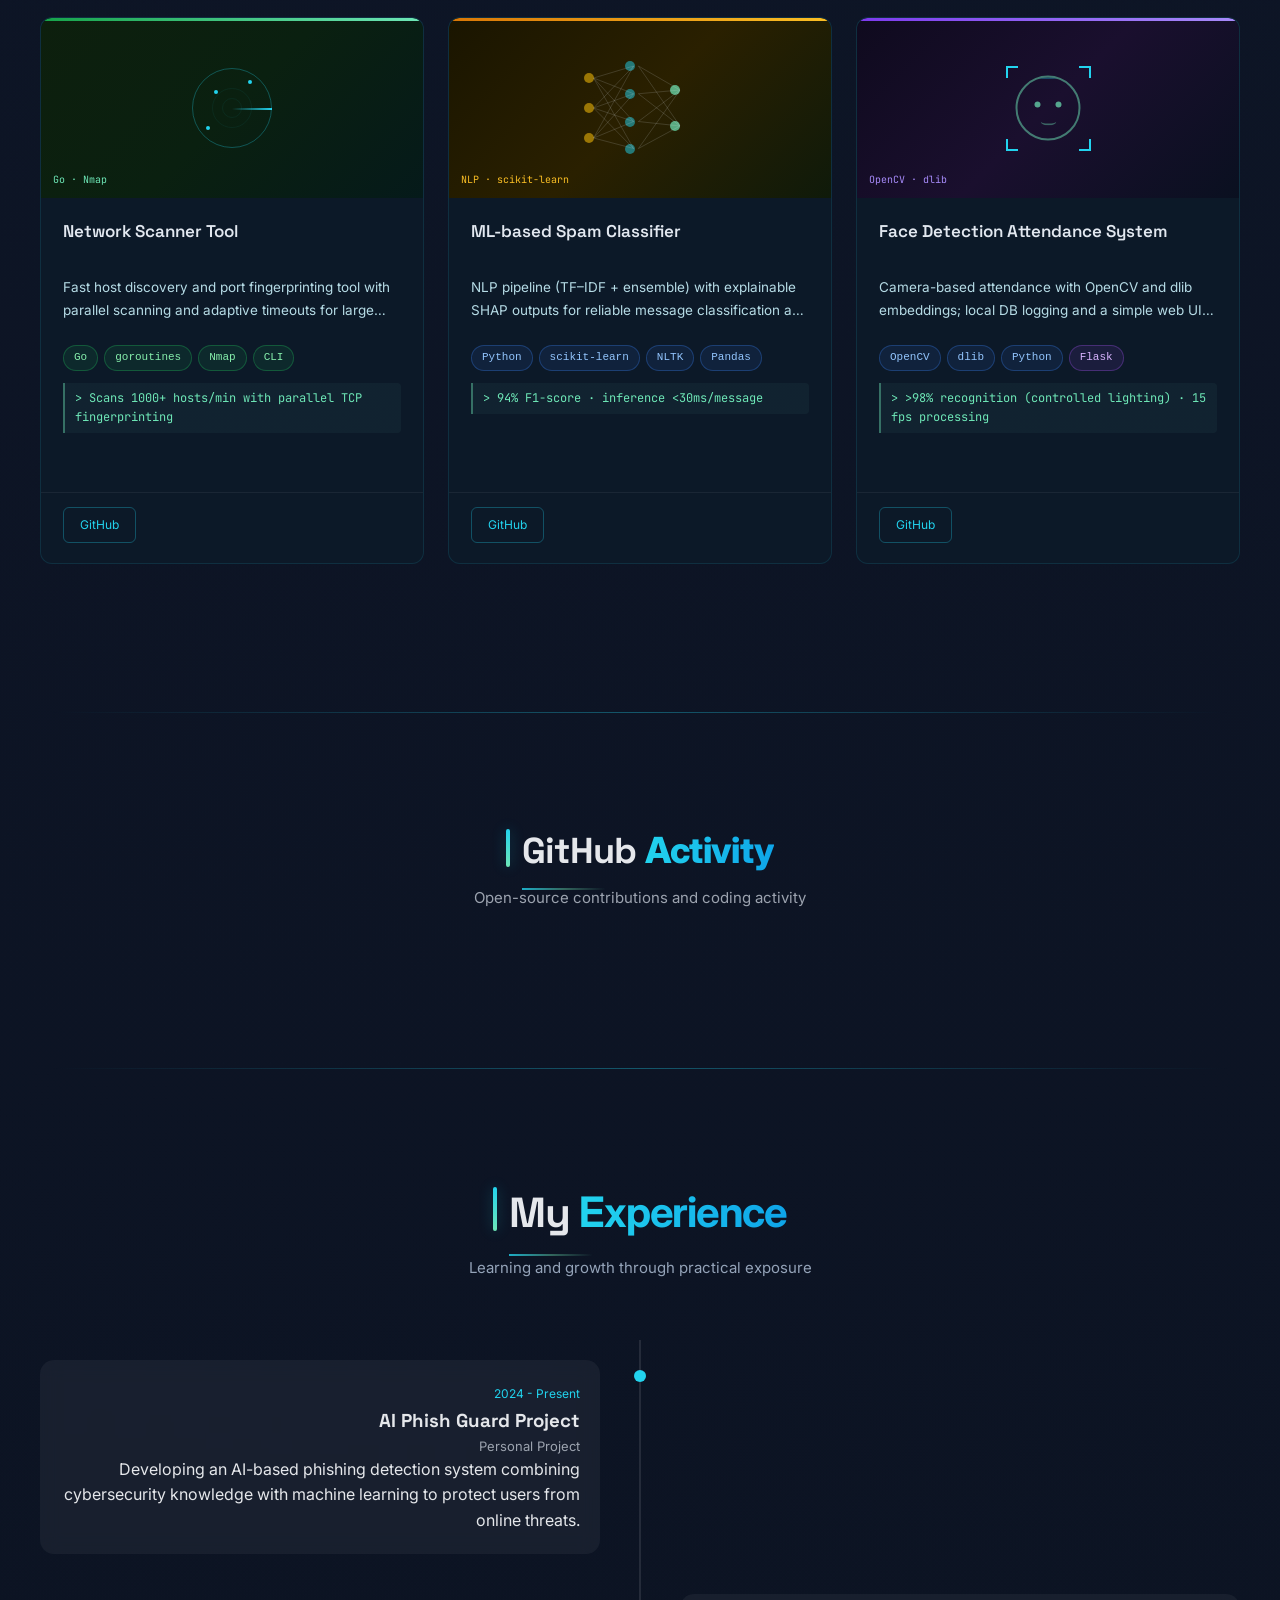
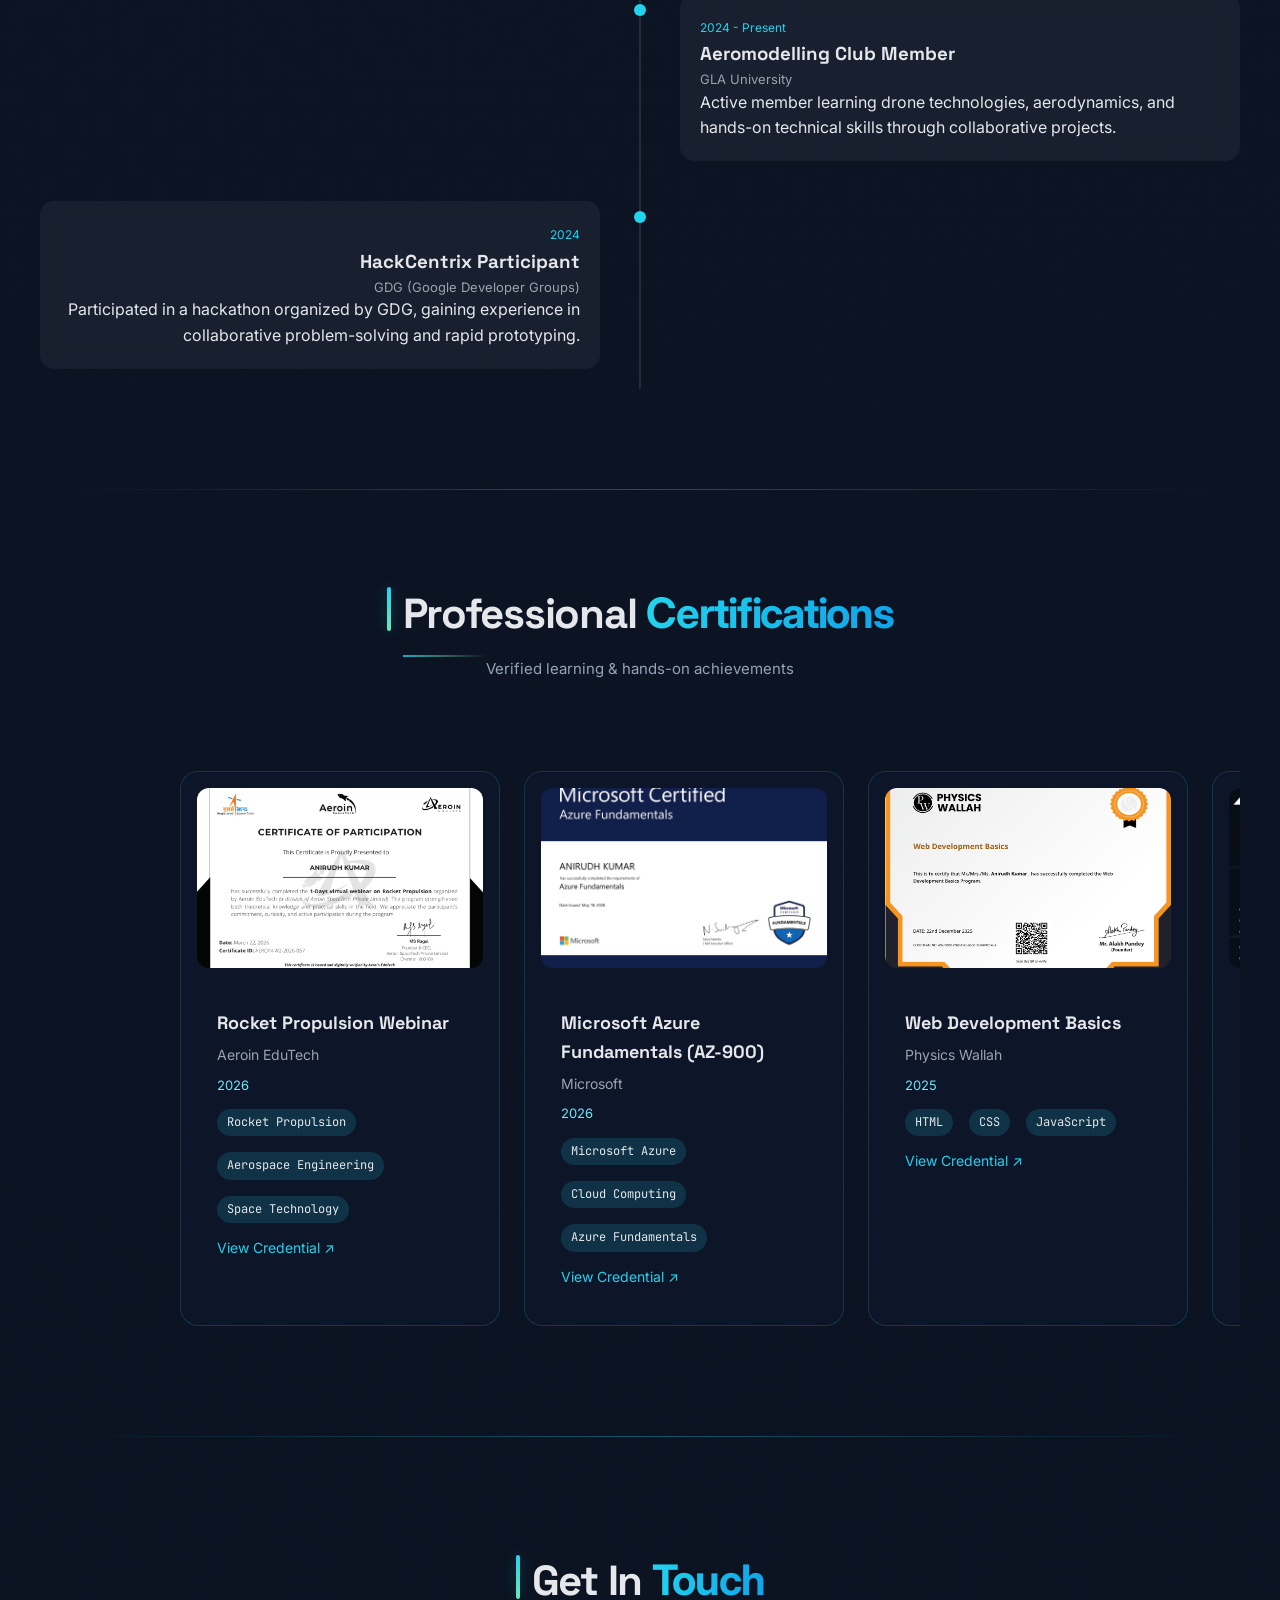
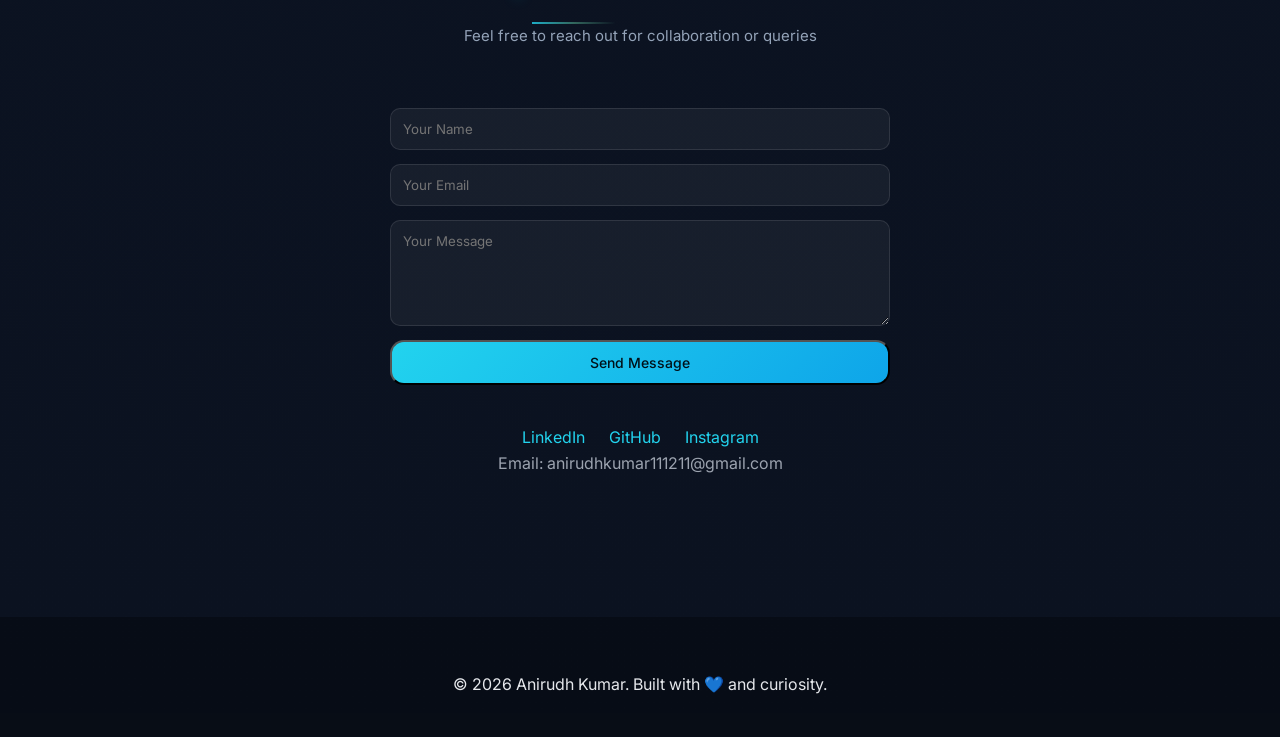
==== commit 6cd30a92: "Update 1.3" ====
--- a/index.html
+++ b/index.html
@@ -104,7 +104,7 @@
                 View Projects
               </a>
 
-              <a class="btn btn-primary" href="assets/Anirudh_Kumar_Resume.pdf" download rel="noopener" aria-label="Download Resume">
+              <a class="btn btn-primary" href="assets\images\Anirudh Kumar — CV.pdf" download rel="noopener" aria-label="Download Resume">
                 <i data-lucide="download" aria-hidden="true"></i>
                 Download Resume
               </a>
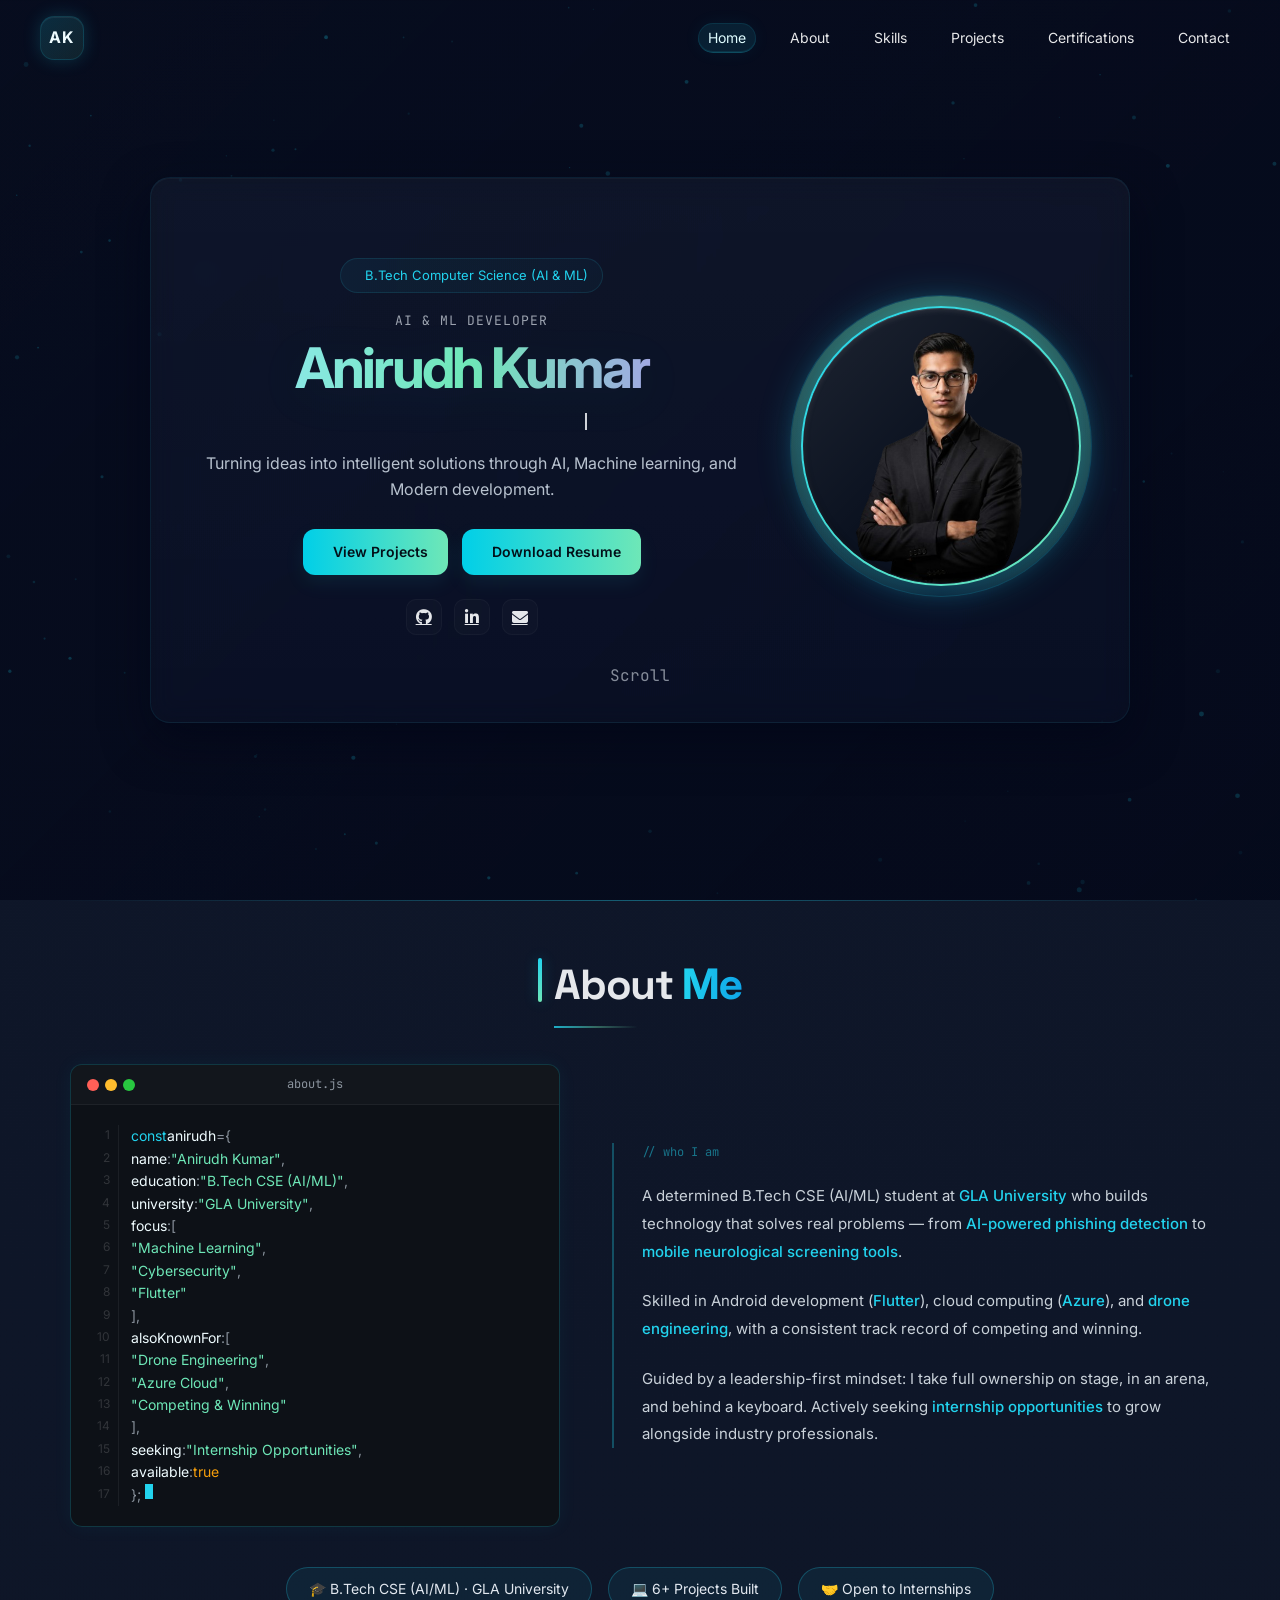
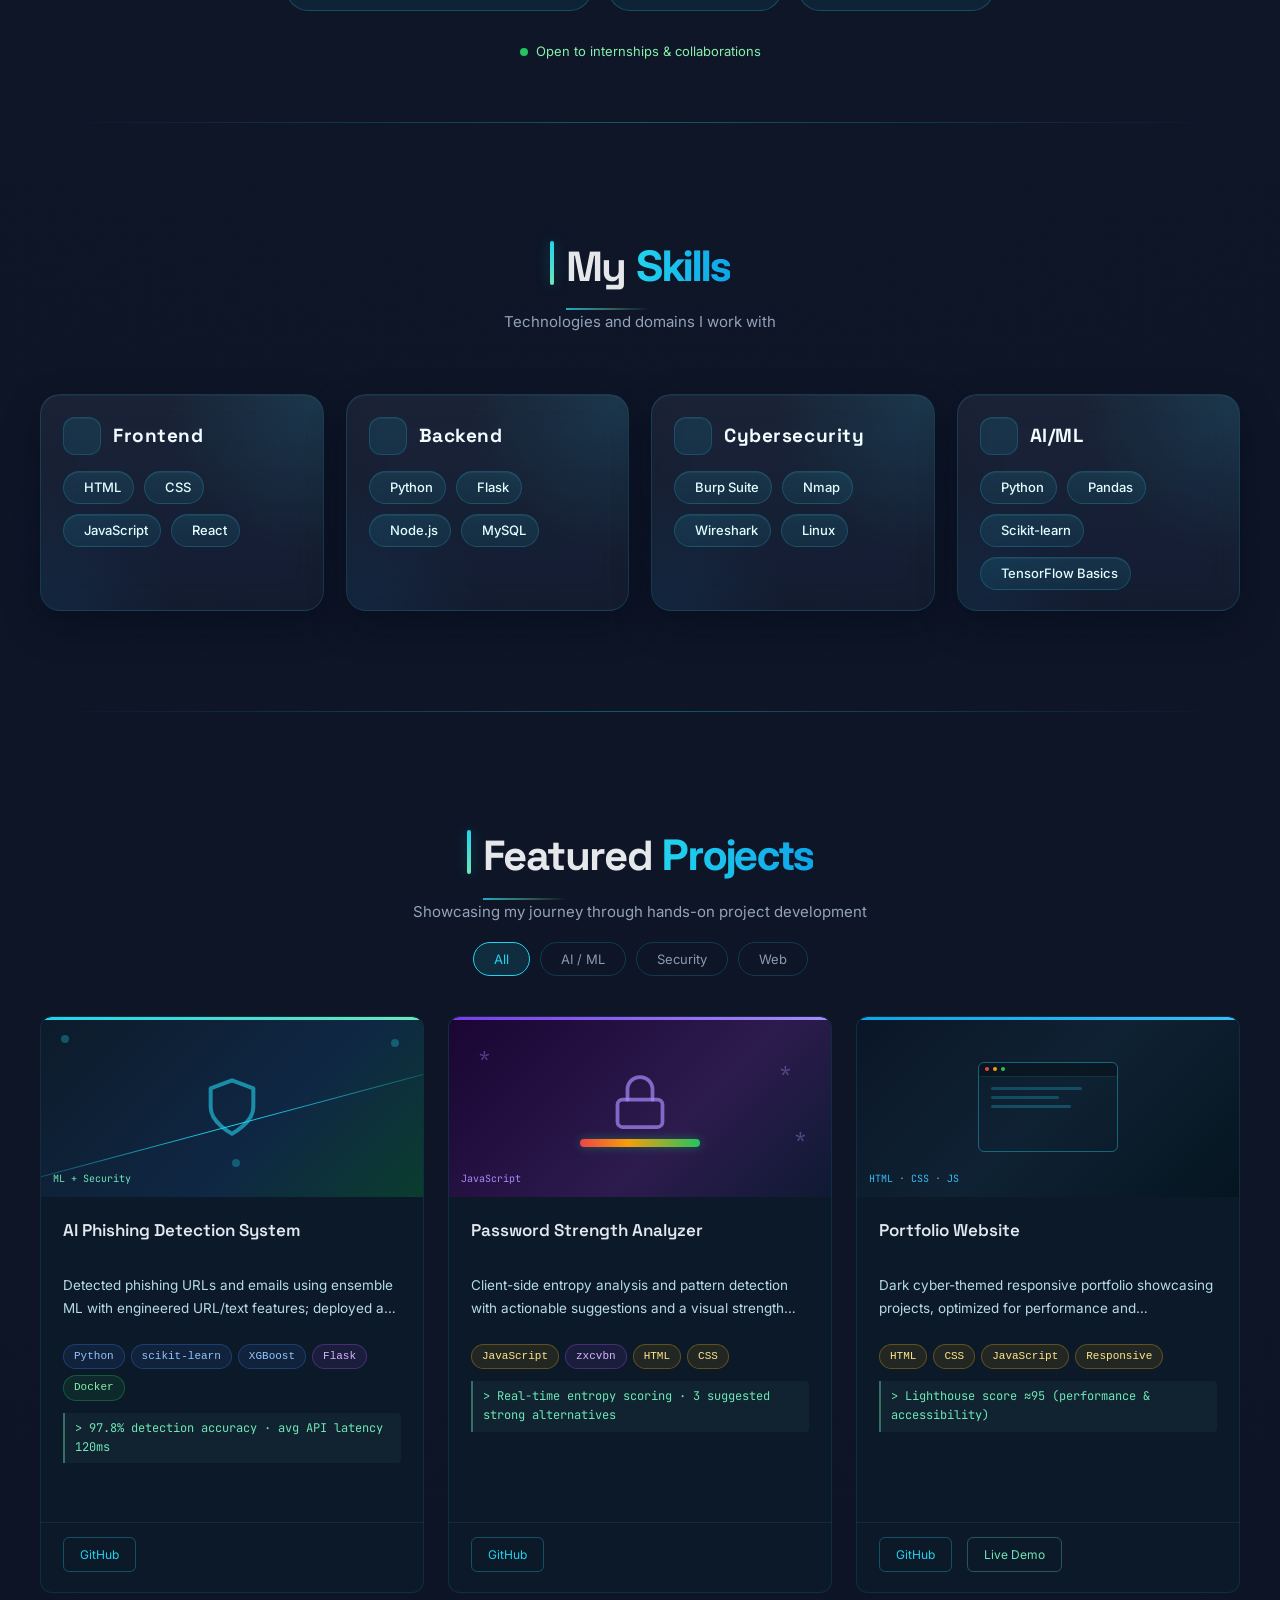
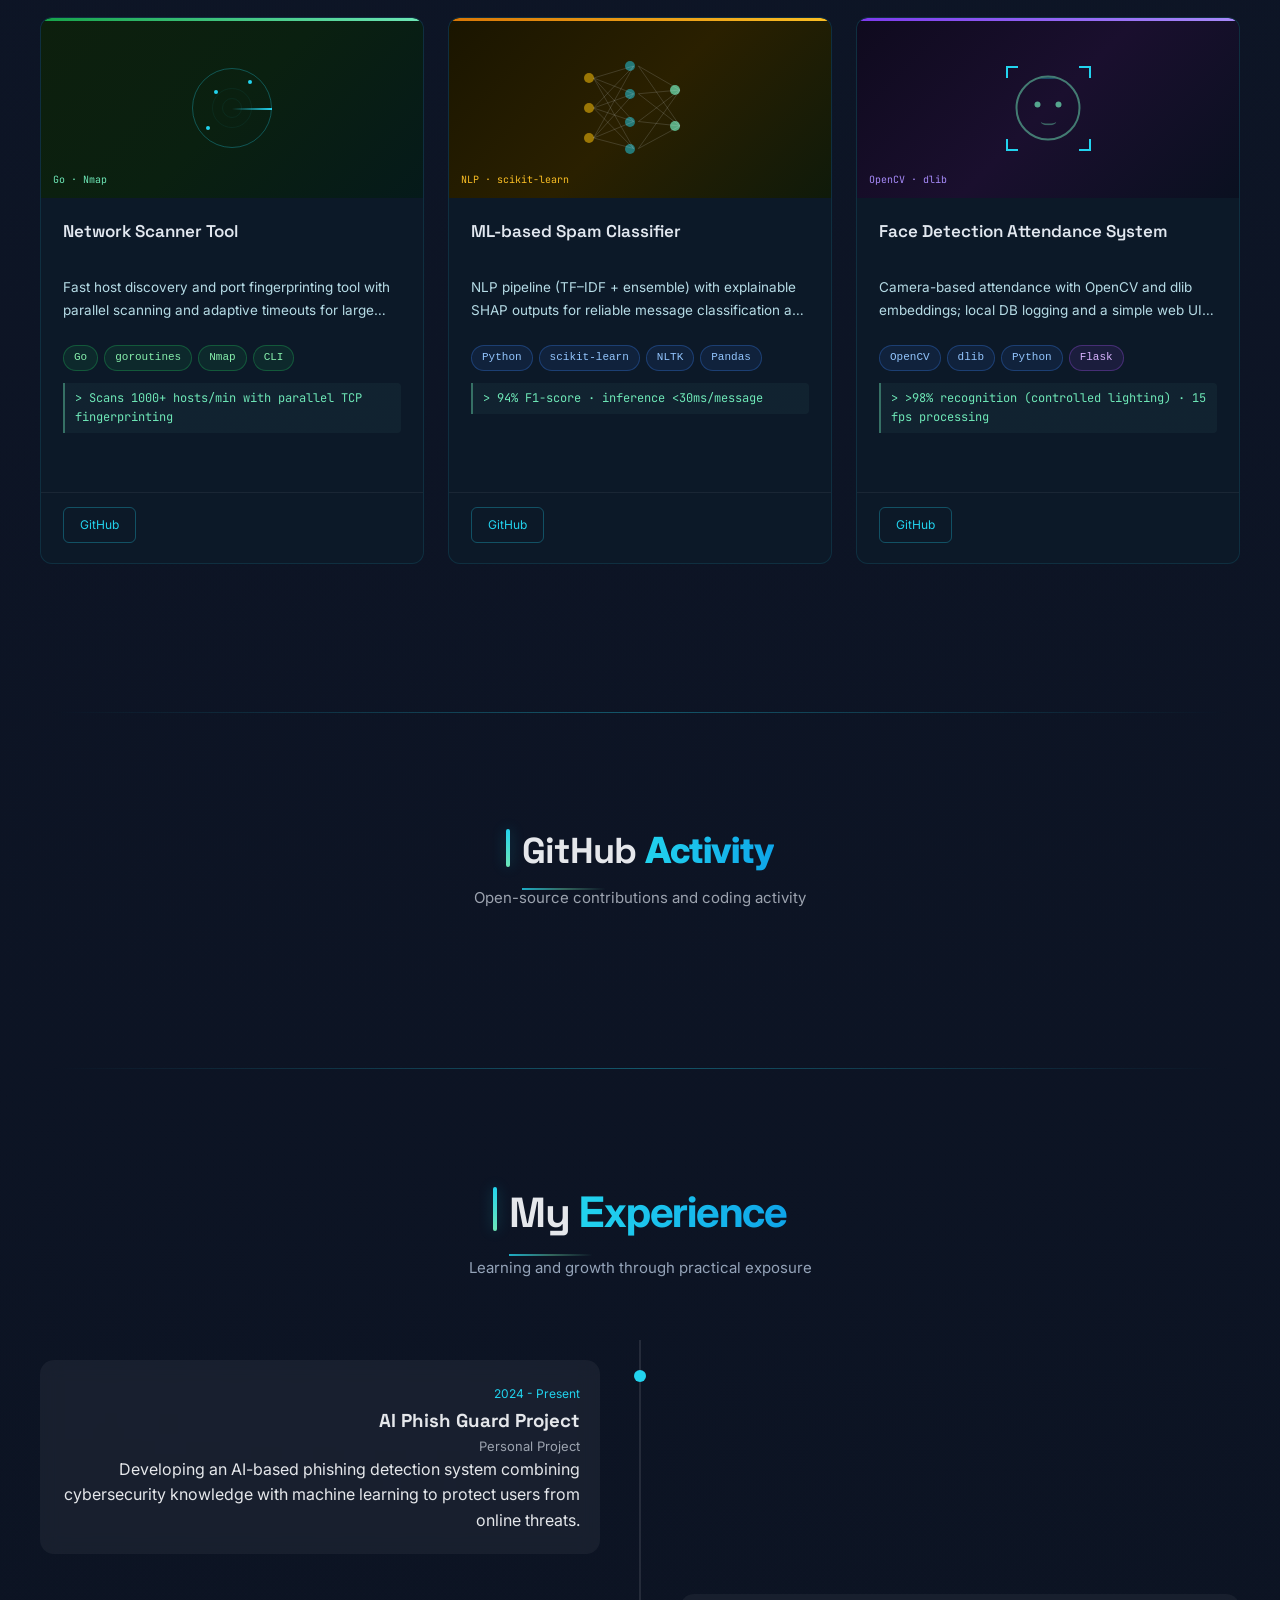
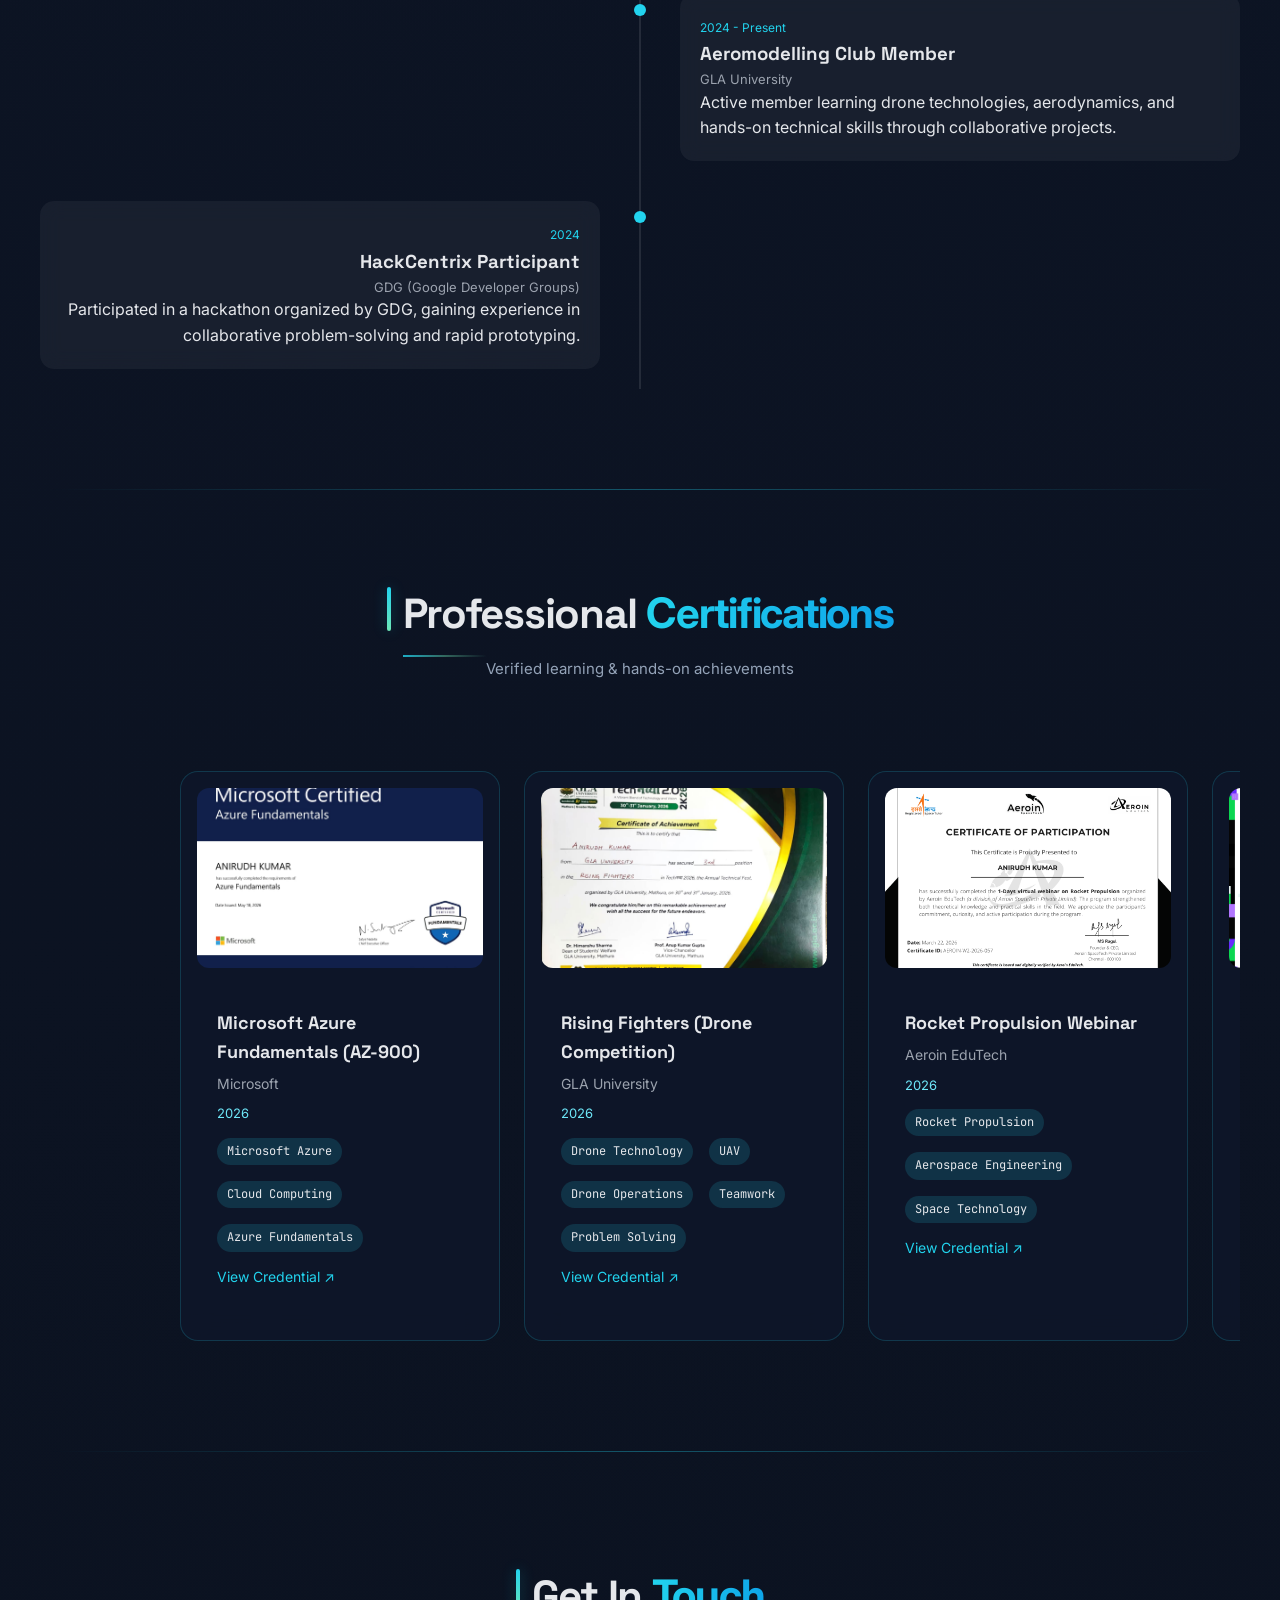
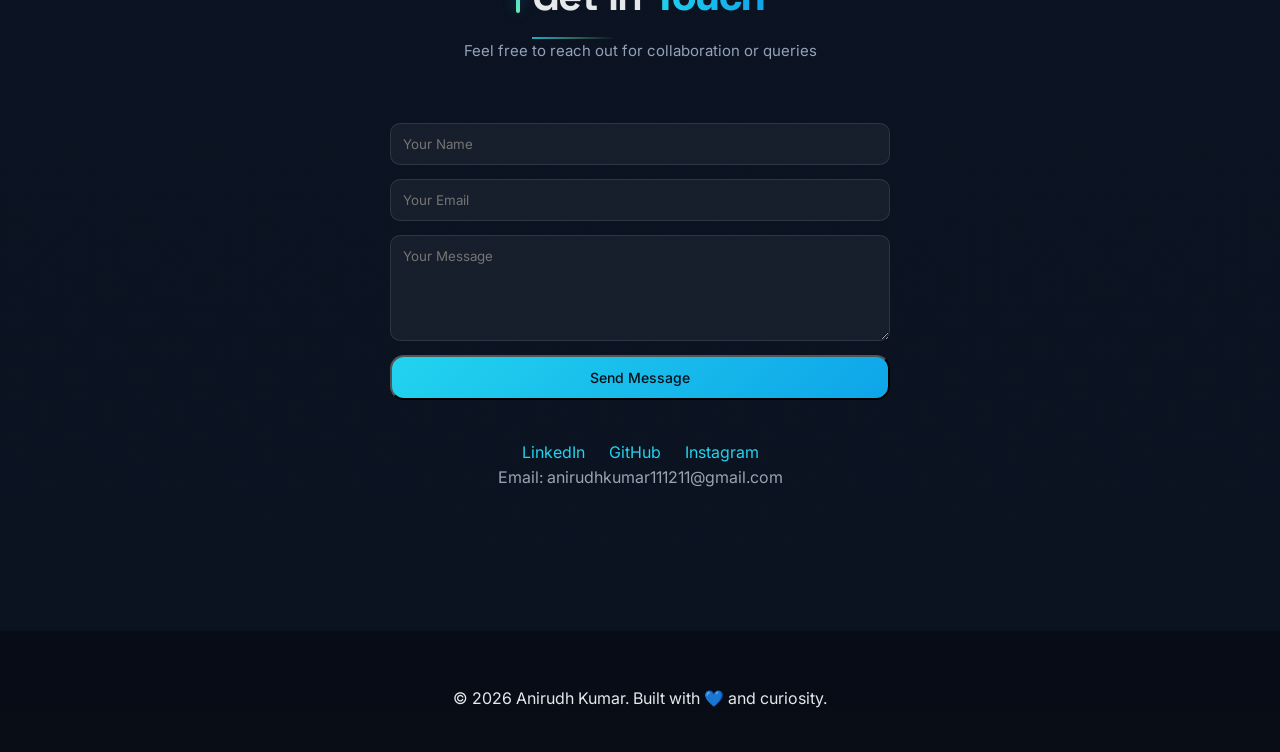
==== commit 1ed85b0b: "Update 1.5" ====
--- a/index.html
+++ b/index.html
@@ -94,8 +94,7 @@
             </header>
 
             <p class="hero-subtitle">
-              AI-focused developer building secure web systems and tools —
-              combining practical security with machine learning applications.
+            Turning ideas into intelligent solutions through AI, Machine learning, and Modern development.
             </p>
 
             <div class="hero-cta">
